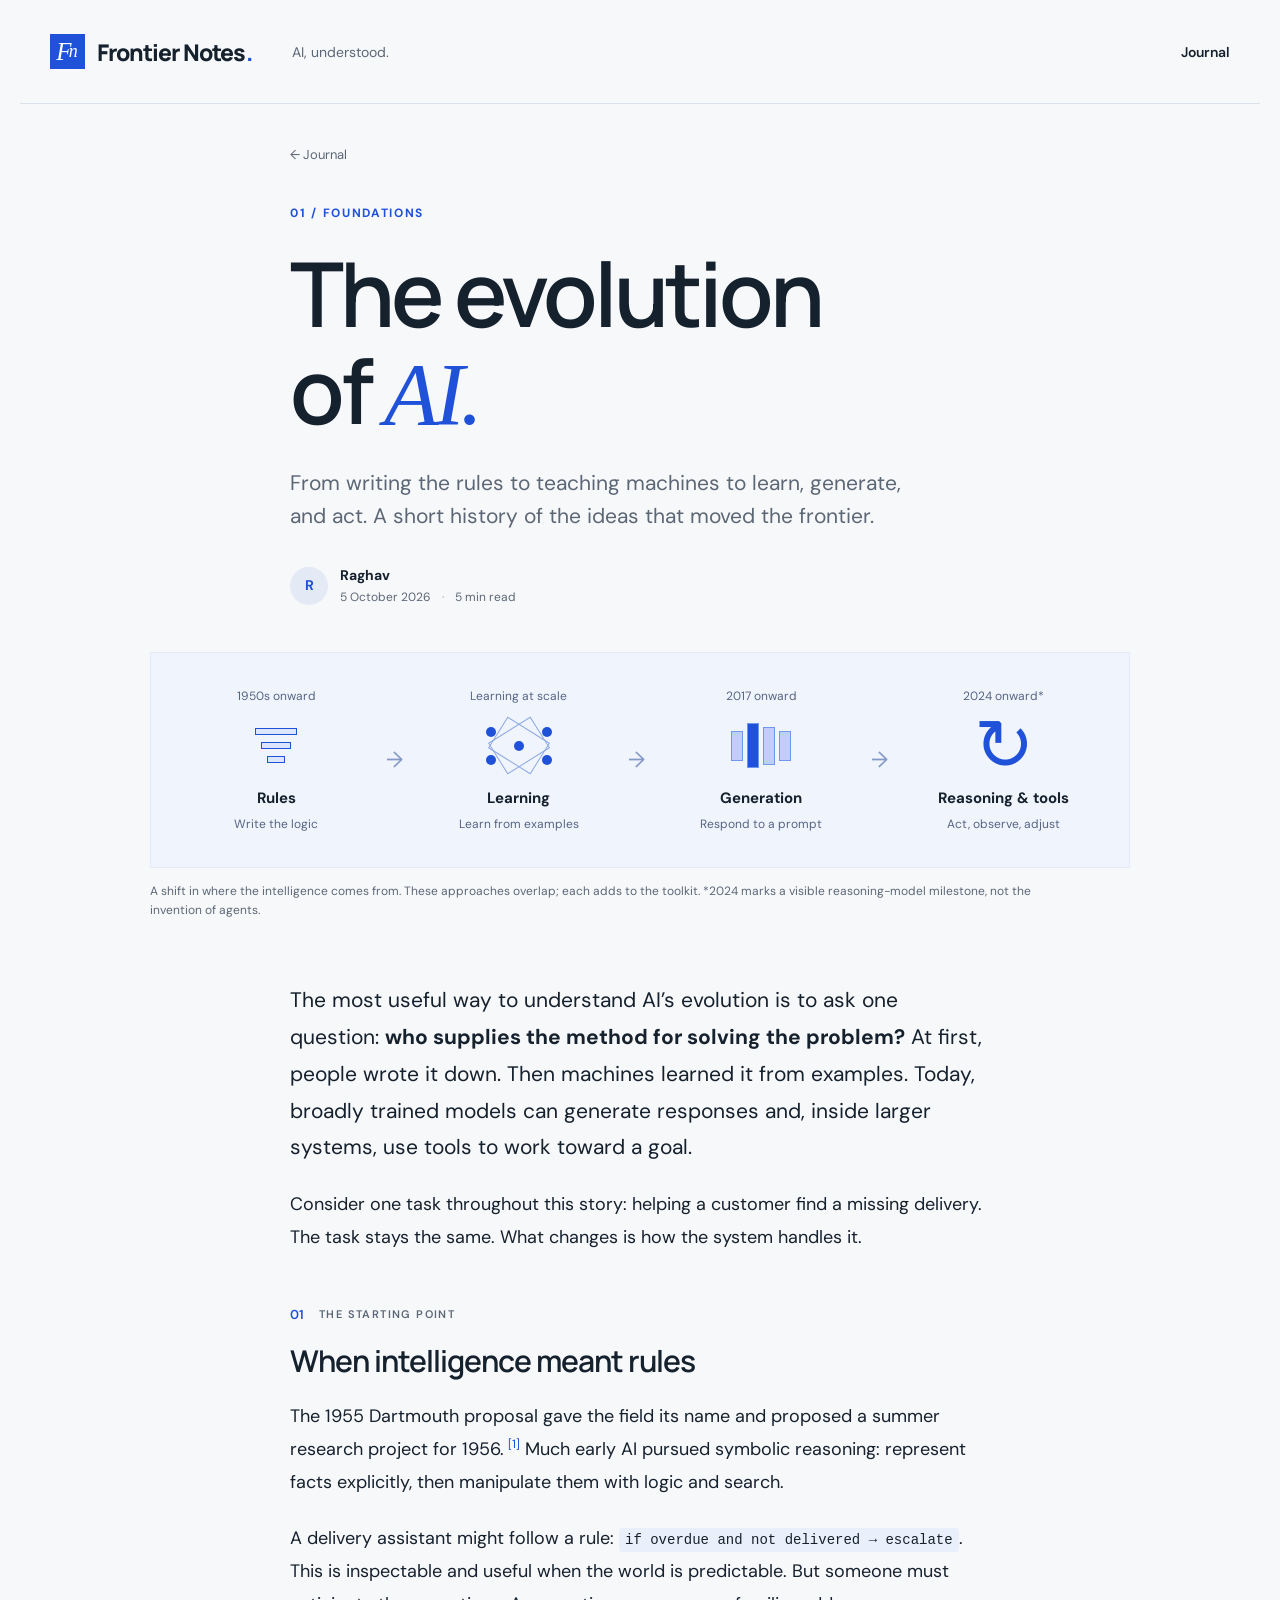
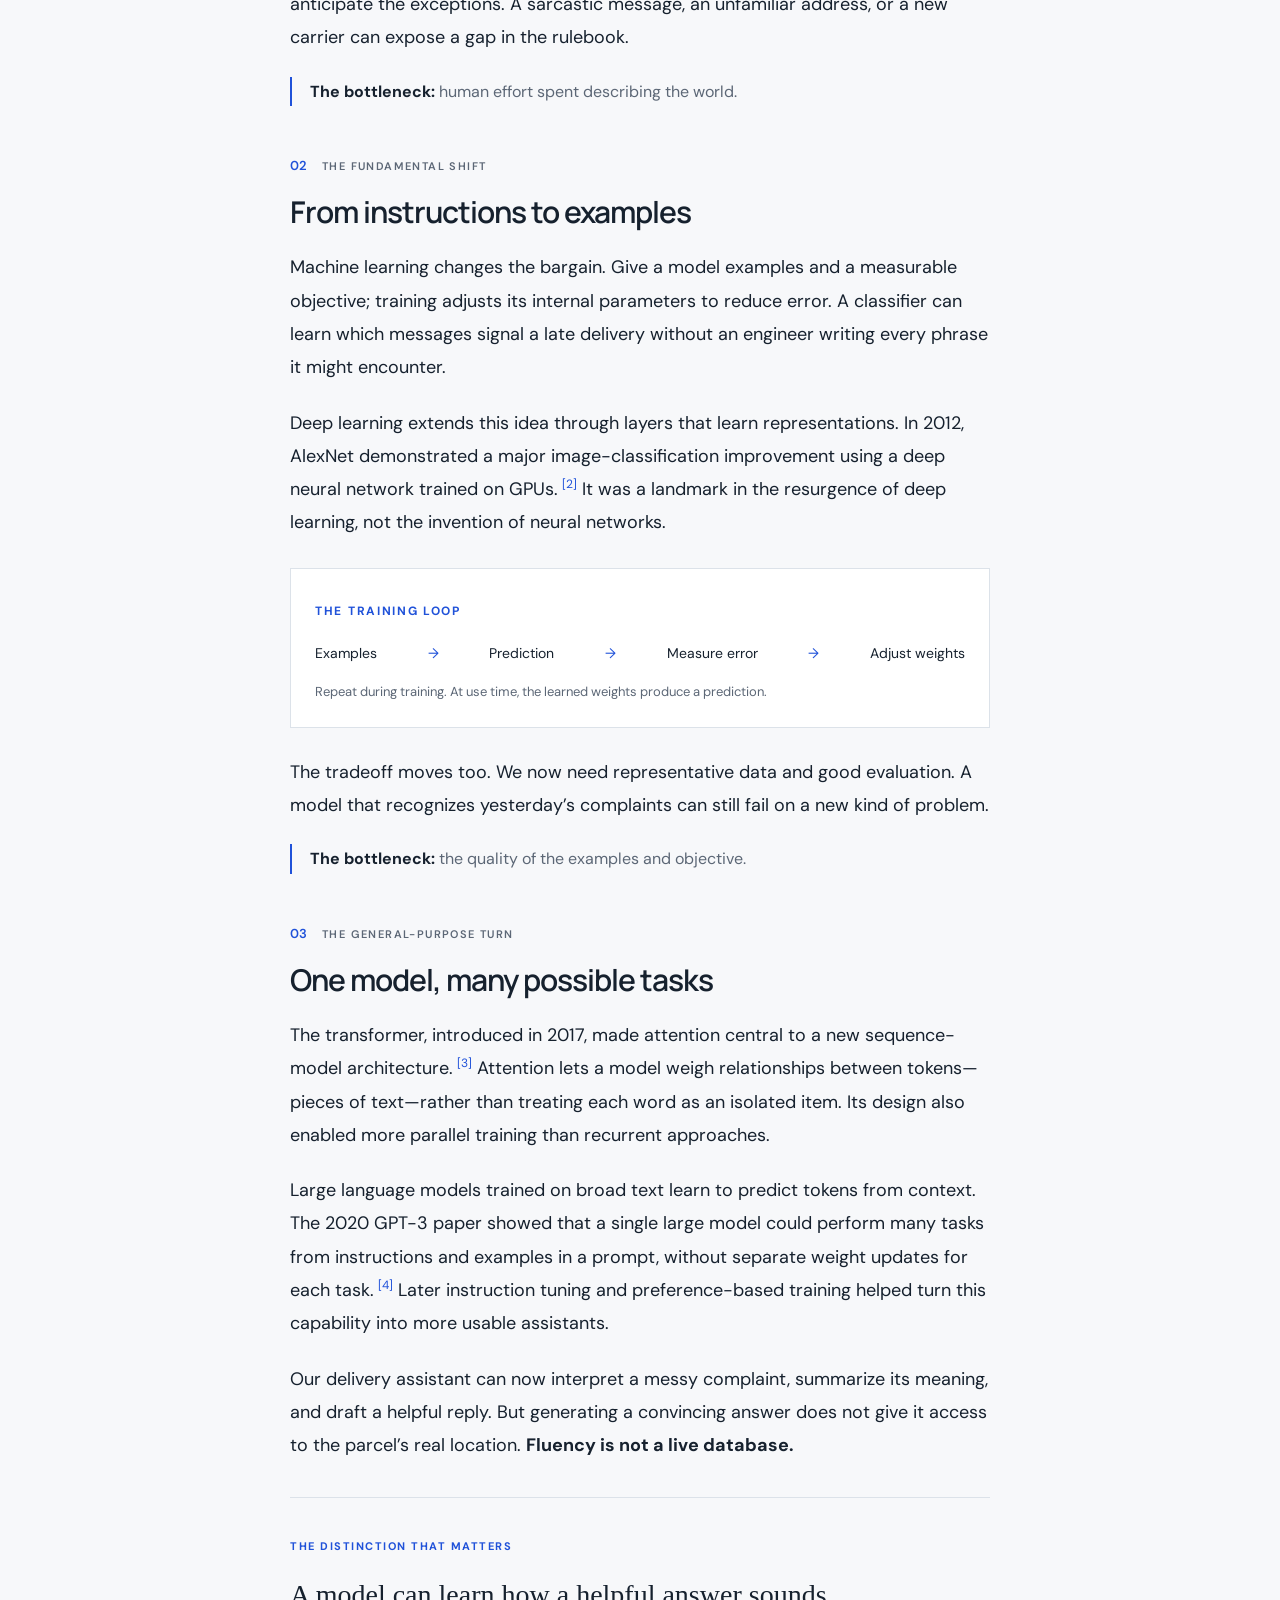
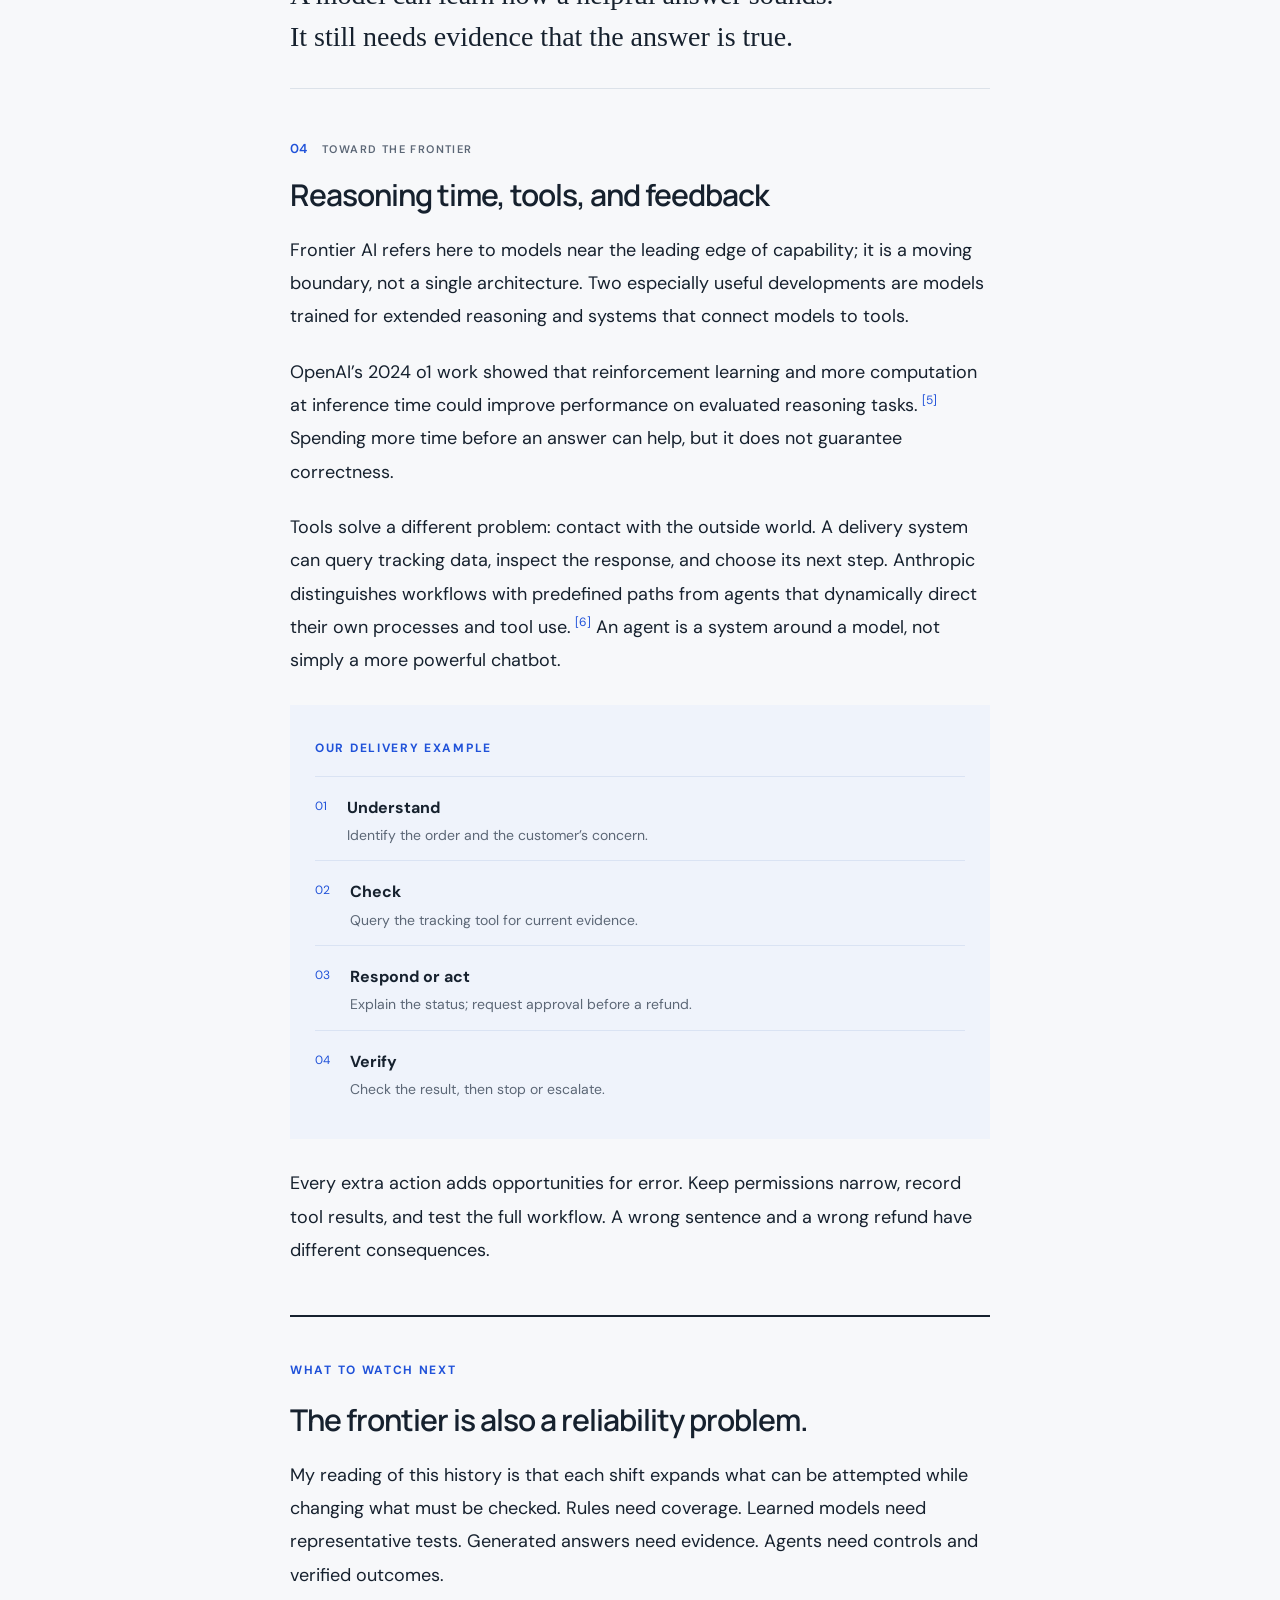
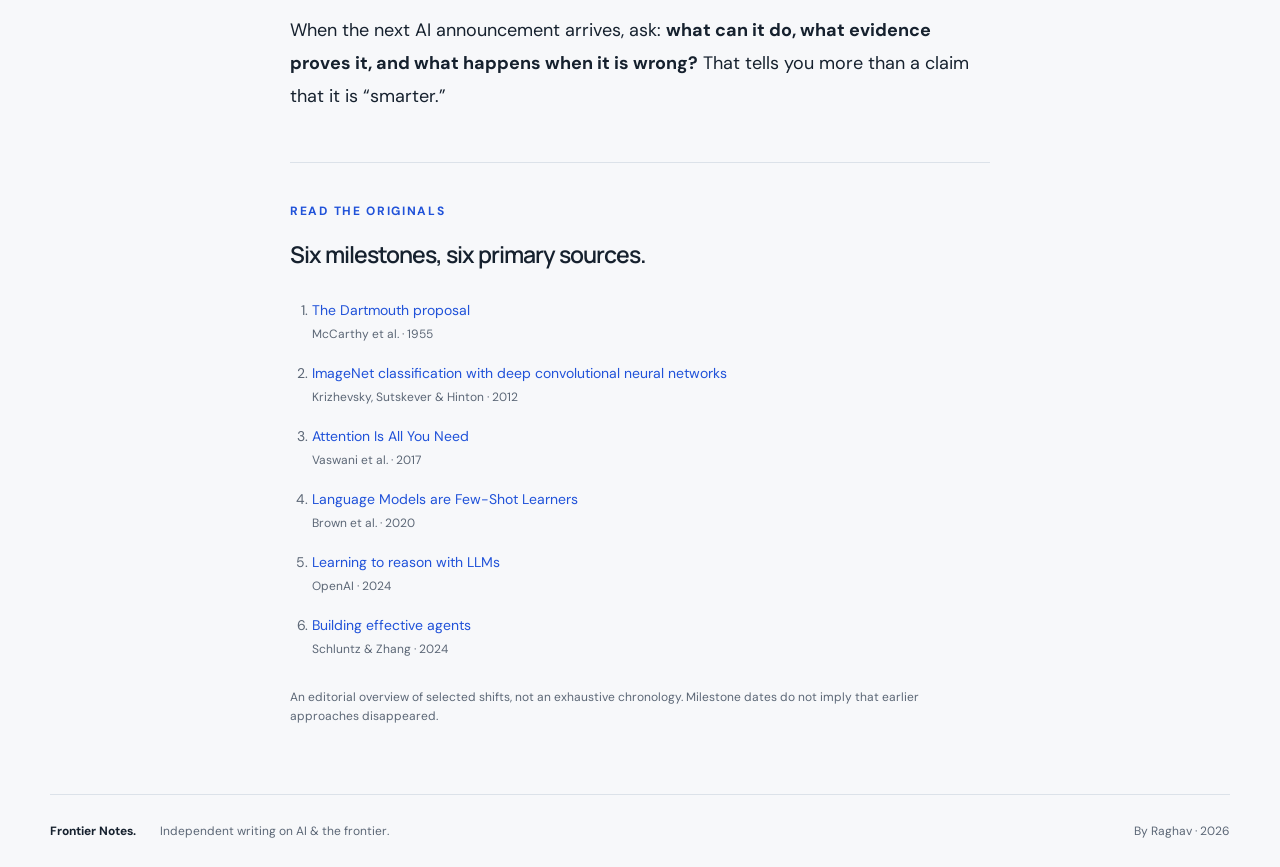
==== evolution-of-ai/index.html @ 6a251ef6 "Publish Frontier Notes and first AI evolution essay" ====
<!doctype html><html lang="en"><head><meta charset="utf-8"><meta name="viewport" content="width=device-width, initial-scale=1"><title>The evolution of AI · Frontier Notes</title><meta name="description" content="From rules to learning, generation, and tool-using systems: a concise visual history of AI."><link rel="canonical" href="https://raghav-one.github.io/blog/evolution-of-ai/"><meta property="og:title" content="The evolution of AI"><meta property="og:description" content="From rules to learning, generation, and tool-using systems: a concise visual history of AI."><meta property="og:type" content="article"><meta property="og:url" content="https://raghav-one.github.io/blog/evolution-of-ai/"><meta name="theme-color" content="#f7f8fa"><link rel="icon" href="../favicon.svg"><link rel="stylesheet" href="../style.css"></head><body><header class="masthead"><a class="brand" href="../" aria-label="Frontier Notes home"><span class="brand-symbol">F<span>n</span></span>Frontier Notes<span class="brand-dot">.</span></a><span class="masthead-note">AI, understood.</span><a class="nav-link" href="../#journal">Journal</a></header><main><article><div class="article-heading"><a class="back" href="../#journal">← Journal</a><div class="eyebrow">01 / FOUNDATIONS</div><h1>The evolution<br>of <em>AI.</em></h1><p class="dek">From writing the rules to teaching machines to learn, generate, and act. A short history of the ideas that moved the frontier.</p><div class="byline"><span class="avatar">R</span><span><strong>Raghav</strong><br><time datetime="2026-10-05">5 October 2026</time> <span class="sep">·</span> 5 min read</span></div></div><figure class="wide-figure"><div class="evolution-map" role="img" aria-label="Four overlapping approaches to AI: humans write rules; models learn patterns from examples; pretrained models generate outputs from prompts; tool-using systems act and check feedback."><div class="map-node"><span class="map-year">1950s onward</span><div class="node-visual rules"><i></i><i></i><i></i></div><strong>Rules</strong><span>Write the logic</span></div><span class="map-connector" aria-hidden="true">→</span><div class="map-node"><span class="map-year">Learning at scale</span><div class="node-visual network"><i></i><i></i><i></i><i></i><i></i></div><strong>Learning</strong><span>Learn from examples</span></div><span class="map-connector" aria-hidden="true">→</span><div class="map-node"><span class="map-year">2017 onward</span><div class="node-visual tokens"><i></i><i></i><i></i><i></i></div><strong>Generation</strong><span>Respond to a prompt</span></div><span class="map-connector" aria-hidden="true">→</span><div class="map-node"><span class="map-year">2024 onward*</span><div class="node-visual loop">↻</div><strong>Reasoning &amp; tools</strong><span>Act, observe, adjust</span></div></div><figcaption>A shift in where the intelligence comes from. These approaches overlap; each adds to the toolkit. *2024 marks a visible reasoning-model milestone, not the invention of agents.</figcaption></figure><div class="article-body"><p class="opening">The most useful way to understand AI’s evolution is to ask one question: <strong>who supplies the method for solving the problem?</strong> At first, people wrote it down. Then machines learned it from examples. Today, broadly trained models can generate responses and, inside larger systems, use tools to work toward a goal.</p><p>Consider one task throughout this story: helping a customer find a missing delivery. The task stays the same. What changes is how the system handles it.</p><section id="rules"><div class="section-number">01 <span>THE STARTING POINT</span></div><h2>When intelligence meant rules</h2><p>The 1955 Dartmouth proposal gave the field its name and proposed a summer research project for 1956.<a class="cite" href="#source-1" aria-label="Source 1">[1]</a> Much early AI pursued symbolic reasoning: represent facts explicitly, then manipulate them with logic and search.</p><p>A delivery assistant might follow a rule: <code>if overdue and not delivered → escalate</code>. This is inspectable and useful when the world is predictable. But someone must anticipate the exceptions. A sarcastic message, an unfamiliar address, or a new carrier can expose a gap in the rulebook.</p><p class="lesson"><strong>The bottleneck:</strong> human effort spent describing the world.</p></section><section id="learning"><div class="section-number">02 <span>THE FUNDAMENTAL SHIFT</span></div><h2>From instructions to examples</h2><p>Machine learning changes the bargain. Give a model examples and a measurable objective; training adjusts its internal parameters to reduce error. A classifier can learn which messages signal a late delivery without an engineer writing every phrase it might encounter.</p><p>Deep learning extends this idea through layers that learn representations. In 2012, AlexNet demonstrated a major image-classification improvement using a deep neural network trained on GPUs.<a class="cite" href="#source-2" aria-label="Source 2">[2]</a> It was a landmark in the resurgence of deep learning, not the invention of neural networks.</p><div class="mechanism"><span class="eyebrow">THE TRAINING LOOP</span><div class="flow"><span>Examples</span><b>→</b><span>Prediction</span><b>→</b><span>Measure error</span><b>→</b><span>Adjust weights</span></div><p>Repeat during training. At use time, the learned weights produce a prediction.</p></div><p>The tradeoff moves too. We now need representative data and good evaluation. A model that recognizes yesterday’s complaints can still fail on a new kind of problem.</p><p class="lesson"><strong>The bottleneck:</strong> the quality of the examples and objective.</p></section><section id="generation"><div class="section-number">03 <span>THE GENERAL-PURPOSE TURN</span></div><h2>One model, many possible tasks</h2><p>The transformer, introduced in 2017, made attention central to a new sequence-model architecture.<a class="cite" href="#source-3" aria-label="Source 3">[3]</a> Attention lets a model weigh relationships between tokens—pieces of text—rather than treating each word as an isolated item. Its design also enabled more parallel training than recurrent approaches.</p><p>Large language models trained on broad text learn to predict tokens from context. The 2020 GPT-3 paper showed that a single large model could perform many tasks from instructions and examples in a prompt, without separate weight updates for each task.<a class="cite" href="#source-4" aria-label="Source 4">[4]</a> Later instruction tuning and preference-based training helped turn this capability into more usable assistants.</p><p>Our delivery assistant can now interpret a messy complaint, summarize its meaning, and draft a helpful reply. But generating a convincing answer does not give it access to the parcel’s real location. <strong>Fluency is not a live database.</strong></p><aside class="pullquote"><span>THE DISTINCTION THAT MATTERS</span><p>A model can learn how a helpful answer sounds.<br>It still needs evidence that the answer is true.</p></aside></section><section id="frontier"><div class="section-number">04 <span>TOWARD THE FRONTIER</span></div><h2>Reasoning time, tools, and feedback</h2><p>Frontier AI refers here to models near the leading edge of capability; it is a moving boundary, not a single architecture. Two especially useful developments are models trained for extended reasoning and systems that connect models to tools.</p><p>OpenAI’s 2024 o1 work showed that reinforcement learning and more computation at inference time could improve performance on evaluated reasoning tasks.<a class="cite" href="#source-5" aria-label="Source 5">[5]</a> Spending more time before an answer can help, but it does not guarantee correctness.</p><p>Tools solve a different problem: contact with the outside world. A delivery system can query tracking data, inspect the response, and choose its next step. Anthropic distinguishes workflows with predefined paths from agents that dynamically direct their own processes and tool use.<a class="cite" href="#source-6" aria-label="Source 6">[6]</a> An agent is a system around a model, not simply a more powerful chatbot.</p><div class="agent-loop"><span class="eyebrow">OUR DELIVERY EXAMPLE</span><ol><li><span>01</span><div><strong>Understand</strong><small>Identify the order and the customer’s concern.</small></div></li><li><span>02</span><div><strong>Check</strong><small>Query the tracking tool for current evidence.</small></div></li><li><span>03</span><div><strong>Respond or act</strong><small>Explain the status; request approval before a refund.</small></div></li><li><span>04</span><div><strong>Verify</strong><small>Check the result, then stop or escalate.</small></div></li></ol></div><p>Every extra action adds opportunities for error. Keep permissions narrow, record tool results, and test the full workflow. A wrong sentence and a wrong refund have different consequences.</p></section><section class="ending"><span class="eyebrow">WHAT TO WATCH NEXT</span><h2>The frontier is also a reliability problem.</h2><p>My reading of this history is that each shift expands what can be attempted while changing what must be checked. Rules need coverage. Learned models need representative tests. Generated answers need evidence. Agents need controls and verified outcomes.</p><p>When the next AI announcement arrives, ask: <strong>what can it do, what evidence proves it, and what happens when it is wrong?</strong> That tells you more than a claim that it is “smarter.”</p></section><section class="sources" id="sources"><span class="eyebrow">READ THE ORIGINALS</span><h2>Six milestones, six primary sources.</h2><ol><li id="source-1"><a href="https://www-formal.stanford.edu/jmc/history/dartmouth/dartmouth.html">The Dartmouth proposal</a><span>McCarthy et al. · 1955</span></li><li id="source-2"><a href="https://papers.nips.cc/paper_files/paper/2012/hash/c399862d3b9d6b76c8436e924a68c45b-Abstract.html">ImageNet classification with deep convolutional neural networks</a><span>Krizhevsky, Sutskever &amp; Hinton · 2012</span></li><li id="source-3"><a href="https://arxiv.org/abs/1706.03762">Attention Is All You Need</a><span>Vaswani et al. · 2017</span></li><li id="source-4"><a href="https://arxiv.org/abs/2005.14165">Language Models are Few-Shot Learners</a><span>Brown et al. · 2020</span></li><li id="source-5"><a href="https://openai.com/index/learning-to-reason-with-llms/">Learning to reason with LLMs</a><span>OpenAI · 2024</span></li><li id="source-6"><a href="https://www.anthropic.com/engineering/building-effective-agents">Building effective agents</a><span>Schluntz &amp; Zhang · 2024</span></li></ol><p>An editorial overview of selected shifts, not an exhaustive chronology. Milestone dates do not imply that earlier approaches disappeared.</p></section></div></article></main><footer><span class="footer-brand">Frontier Notes.</span><span>Independent writing on AI &amp; the frontier.</span><span>By Raghav · 2026</span></footer></body></html>
---- style.css ----
@import url('https://fonts.googleapis.com/css2?family=DM+Sans:wght@400;500;600;700&family=Manrope:wght@400;500;600;700;800&display=swap');
:root{--ink:#16212e;--muted:#5c6776;--blue:#2052d9;--line:#dce2e9;--paper:#f7f8fa}*{box-sizing:border-box}html{scroll-behavior:smooth;scroll-padding-top:30px}body{margin:0;background:var(--paper);color:var(--ink);font-family:'DM Sans',sans-serif;-webkit-font-smoothing:antialiased}a{color:inherit;text-decoration:none}a:hover{color:var(--blue)}a:focus-visible{outline:3px solid var(--blue);outline-offset:6px}::selection{background:#d9e5ff} .masthead{max-width:1240px;margin:auto;height:104px;display:flex;align-items:center;border-bottom:1px solid var(--line);gap:30px;padding:0 30px}.brand{display:flex;align-items:center;gap:12px;font-family:Manrope,sans-serif;font-size:23px;font-weight:800;letter-spacing:-1px}.brand-symbol{background:var(--blue);color:white;width:35px;height:35px;display:flex;align-items:center;justify-content:center;font:italic 25px Georgia;letter-spacing:-3px;padding-right:4px}.brand-symbol span{font-size:18px}.brand-dot{color:var(--blue);margin-left:-11px}.masthead-note{font-size:14px;color:var(--muted);margin-left:10px}.nav-link{margin-left:auto;font-size:14px;font-weight:600}.home{max-width:1100px;padding:0 30px;margin:auto}.home-intro{padding:67px 0 45px}.eyebrow{font-size:12px;font-weight:700;letter-spacing:1.7px;color:var(--blue)}h1,h2,p{margin:0}h1,h2{font-family:Manrope,sans-serif}h1{font-size:clamp(48px,6vw,82px);line-height:1.08;letter-spacing:-4px;font-weight:600;margin:23px 0}h1 em{font-family:Georgia,serif;font-weight:400;color:var(--blue)}.home-intro p{font-size:18px;line-height:1.65;color:var(--muted)}.featured{background:white;border:1px solid var(--line);padding:30px 38px 0;box-shadow:0 12px 35px #16212e05}.feature-top{display:flex;justify-content:space-between;gap:20px;font-size:13px;color:var(--muted)}.feature-title{display:block;margin:34px 0}.feature-title h2{font-size:44px;letter-spacing:-1.9px;font-weight:600}.feature-title p{font-size:19px;line-height:1.55;margin-top:12px;color:var(--muted)}.evolution-map{display:grid;grid-template-columns:1fr 24px 1fr 24px 1fr 24px 1fr;align-items:center;gap:4px;padding:30px 10px;background:#f0f4fc;border:1px solid #e3e9f5}.map-node{display:flex;align-items:center;flex-direction:column;text-align:center;gap:8px}.map-year{font-size:12px;color:#566582}.map-node strong{font-size:15px;white-space:nowrap}.map-node>span:last-child{font-size:12px;color:#566582}.map-connector{color:#8499c7;font-size:22px}.node-visual{height:68px;display:flex;justify-content:center;align-items:center;position:relative;color:var(--blue)}.rules{flex-direction:column;gap:7px}.rules i{display:block;width:42px;height:7px;border:1px solid var(--blue);background:#dce7ff}.rules i:nth-child(2){width:30px}.rules i:last-child{width:18px}.network{width:66px}.network:before,.network:after{content:'';position:absolute;width:48px;height:35px;border:1px solid #8fa9e5;transform:rotate(32deg)}.network:after{transform:rotate(-32deg)}.network i{width:10px;height:10px;border-radius:50%;background:var(--blue);position:absolute;z-index:1}.network i:nth-child(1){left:0;top:15px}.network i:nth-child(2){left:0;bottom:15px}.network i:nth-child(3){left:28px;top:29px}.network i:nth-child(4){right:0;top:15px}.network i:nth-child(5){right:0;bottom:15px}.tokens{gap:4px}.tokens i{display:block;width:12px;height:30px;background:#bed0fa;border:1px solid #7196ed}.tokens i:nth-child(2){height:45px;background:#2052d9}.tokens i:nth-child(3){height:38px}.loop{font:72px Georgia}.feature-bottom{display:flex;align-items:center;justify-content:space-between;padding:25px 0;font-size:12px;letter-spacing:1px;color:var(--muted)}.read-link{font-size:15px;color:var(--blue);font-weight:700;letter-spacing:0}.read-link span{margin-left:16px}.sep{margin:0 8px;color:#929dae}.home-note{display:flex;gap:65px;padding:43px 0 58px;align-items:flex-start}.home-note>span{font-size:11px;letter-spacing:1.6px;padding-top:5px;color:var(--muted)}.home-note p{font-size:17px;line-height:1.6}footer{max-width:1180px;border-top:1px solid var(--line);padding:28px 0;margin:0 auto;display:flex;gap:24px;color:var(--muted);font-size:12px}footer span:last-child{margin-left:auto}.footer-brand{font-weight:700;color:var(--ink)}.article-heading{max-width:760px;padding:39px 30px 44px;margin:auto}.back{font-size:13px;color:var(--muted);display:inline-block;margin-bottom:42px}.article-heading h1{font-size:clamp(60px,7vw,94px);margin:24px 0;letter-spacing:-4px}.dek{font-size:21px;color:var(--muted);line-height:1.6;max-width:650px}.byline{display:flex;gap:12px;align-items:center;font-size:12px;color:var(--muted);margin-top:30px;line-height:1.7}.byline strong{color:var(--ink);font-size:14px}.avatar{width:38px;height:38px;border-radius:50%;background:#e3e9f5;color:var(--blue);display:grid;place-items:center;font-size:14px;font-weight:700}.wide-figure{max-width:1040px;margin:0 auto 48px;padding:0 30px}.wide-figure .evolution-map{padding:35px 20px}figcaption{font-size:12px;line-height:1.6;color:var(--muted);padding:14px 0;max-width:900px}.article-body{max-width:760px;padding:0 30px 68px;margin:auto;font-size:18px;line-height:1.85}.article-body p{margin-bottom:22px}.opening{font-size:21px;line-height:1.75}.article-body section{margin-top:48px}.section-number{font-size:13px;color:var(--blue);display:flex;gap:15px;align-items:center;font-weight:600}.section-number span{letter-spacing:1.4px;font-size:11px;color:var(--muted)}.article-body h2{font-size:30px;line-height:1.3;letter-spacing:-1px;margin:14px 0 20px;font-weight:600}.cite{color:var(--blue);font-size:12px;margin-left:4px;vertical-align:super}.lesson{border-left:2px solid var(--blue);padding-left:18px;font-size:16px;color:var(--muted)}.lesson strong{color:var(--ink)}code{font-size:14px;background:#eaf0fb;padding:4px 6px;border-radius:3px;overflow-wrap:anywhere}.mechanism{border:1px solid var(--line);padding:24px;background:white;margin:28px 0}.flow{display:flex;gap:12px;align-items:center;justify-content:space-between;margin:15px 0;font-size:14px}.flow b{color:var(--blue);font-weight:400}.mechanism p{font-size:13px;line-height:1.6;color:var(--muted);margin:0}.pullquote{padding:30px 0;border-top:1px solid var(--line);border-bottom:1px solid var(--line);margin:34px 0}.pullquote>span{color:var(--blue);font-size:11px;letter-spacing:1.5px;font-weight:700}.pullquote p{font:28px/1.5 Georgia,serif;margin:13px 0 0}.agent-loop{background:#eff3fb;padding:25px;margin:28px 0}.agent-loop ol{list-style:none;margin:12px 0 0;padding:0}.agent-loop li{display:flex;gap:20px;padding:14px 0;border-top:1px solid #dae3f3}.agent-loop li>span{color:var(--blue);font-size:12px;padding-top:4px}.agent-loop strong{font-size:16px}.agent-loop small{display:block;color:var(--muted);font-size:14px;line-height:1.6}.ending{padding-top:35px;border-top:2px solid var(--ink)}.sources{padding-top:30px;border-top:1px solid var(--line)}.sources h2{font-size:23px}.sources ol{padding-left:22px;font-size:14px;line-height:1.5}.sources li{padding:10px 0;scroll-margin-top:30px}.sources li::marker{color:var(--muted)}.sources a{color:var(--blue)}.sources a:hover{text-decoration:underline}.sources li span{display:block;font-size:12px;color:var(--muted);margin-top:4px}.sources>p{font-size:12px;color:var(--muted);line-height:1.6;margin:20px 0 0}@media(max-width:700px){.masthead{height:78px;padding:0 22px;gap:16px}.brand{font-size:20px}.masthead-note{display:none}.home{padding:0 22px}.home-intro{padding:44px 0 32px}h1{letter-spacing:-2.5px}.home-intro p{font-size:16px}.featured{padding:23px 20px 0}.feature-top{font-size:11px}.feature-top .eyebrow{font-size:10px;letter-spacing:1px}.feature-title{margin:26px 0}.feature-title h2{font-size:34px;letter-spacing:-1.5px}.feature-title p{font-size:17px}.desktop-break{display:none}.evolution-map{grid-template-columns:1fr 22px 1fr;padding:23px 9px;row-gap:25px}.evolution-map>.map-connector:nth-child(4){display:none}.map-node strong{font-size:14px}.map-node>span:last-child{font-size:11px}.feature-bottom{font-size:10px;letter-spacing:.5px;padding:21px 0}.read-link{font-size:13px}.read-link span{margin-left:5px}.home-note{display:block;padding:34px 0}.home-note p{margin-top:12px;font-size:16px}footer{margin:0 22px;padding:24px 0;flex-wrap:wrap;gap:10px;font-size:11px}footer span:last-child{margin-left:0;width:100%}.article-heading{padding:27px 24px 32px}.back{margin-bottom:32px}.article-heading h1{letter-spacing:-3px}.dek{font-size:18px}.wide-figure{padding:0 24px;margin-bottom:28px}.wide-figure .evolution-map{padding:25px 10px}.article-body{padding:0 24px 44px;font-size:17px;line-height:1.8}.opening{font-size:19px}.article-body section{margin-top:37px}.article-body h2{font-size:27px}.flow{display:grid;grid-template-columns:1fr 20px 1fr;gap:10px;font-size:13px}.flow>b:nth-child(4){display:none}.mechanism{padding:20px}.pullquote p{font-size:24px}.agent-loop{padding:20px}.section-number span{font-size:10px}figcaption{font-size:11px}}@media(prefers-reduced-motion:reduce){html{scroll-behavior:auto}}
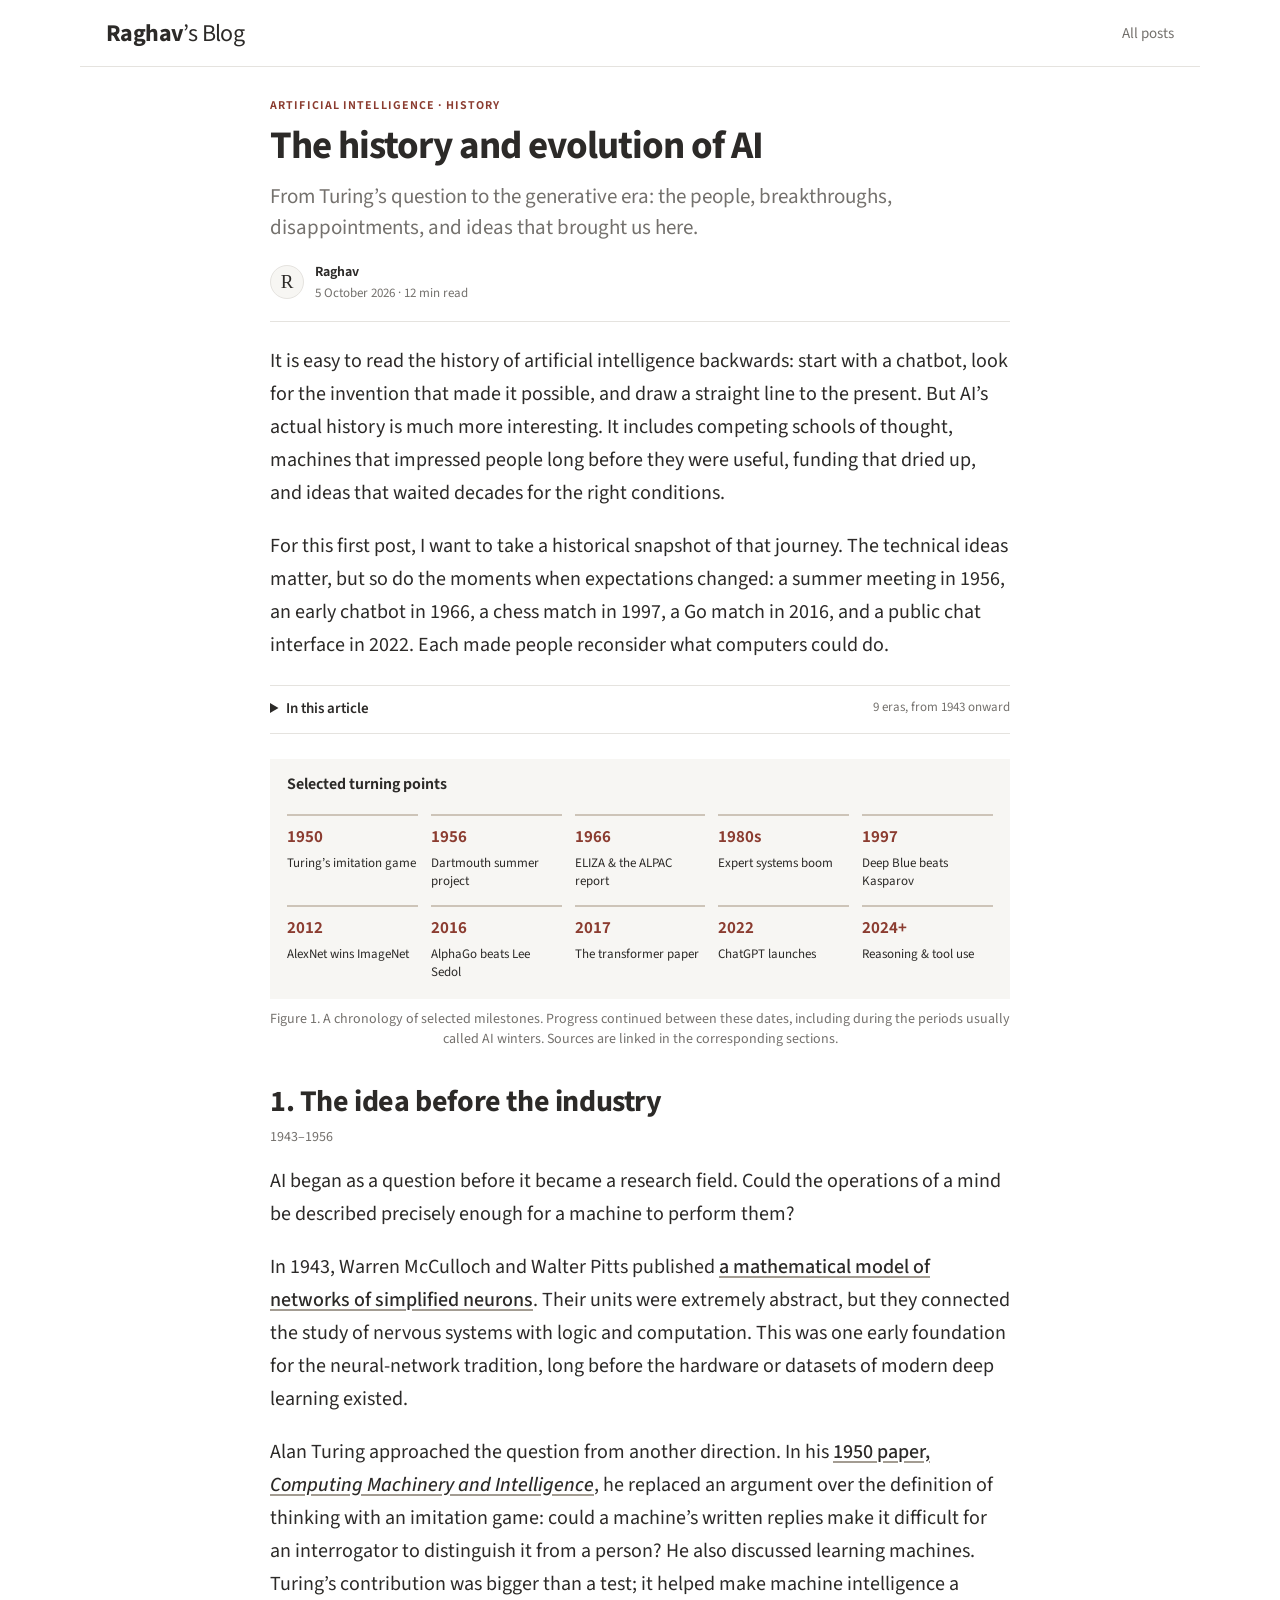
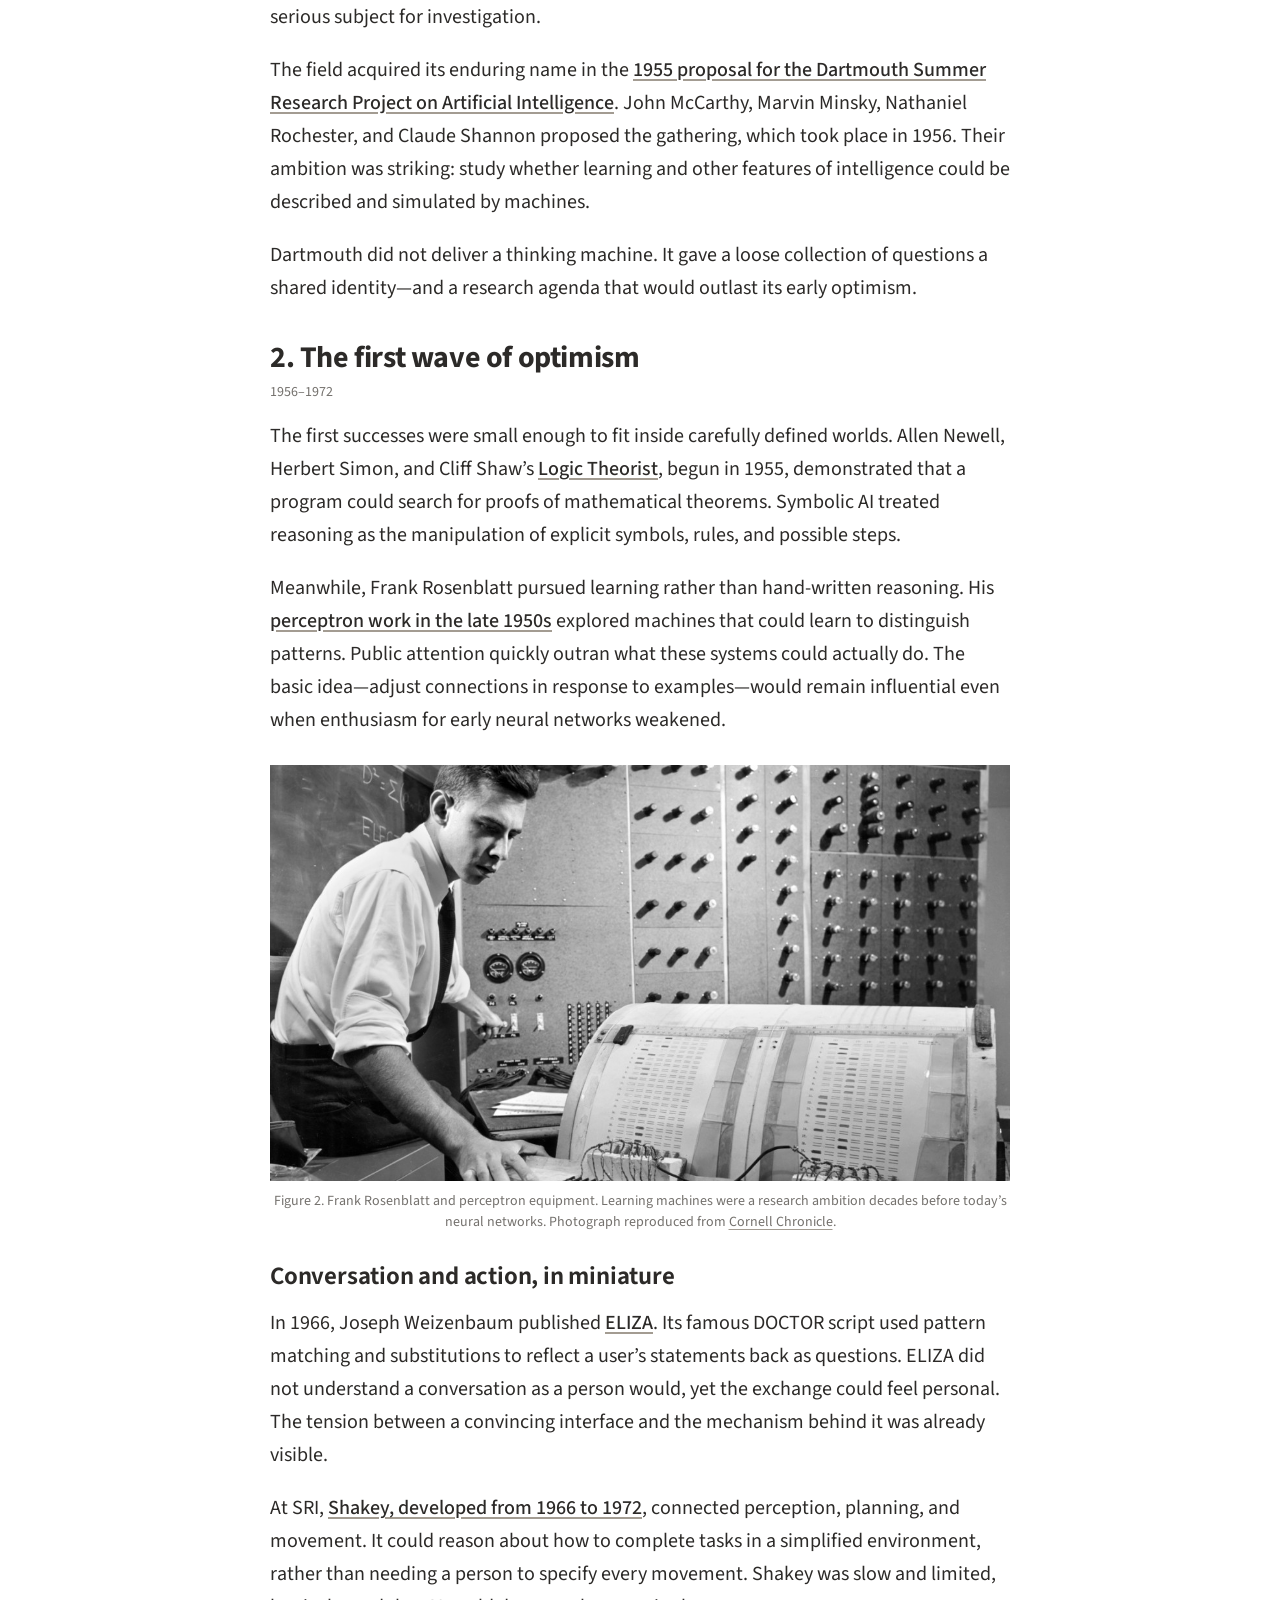
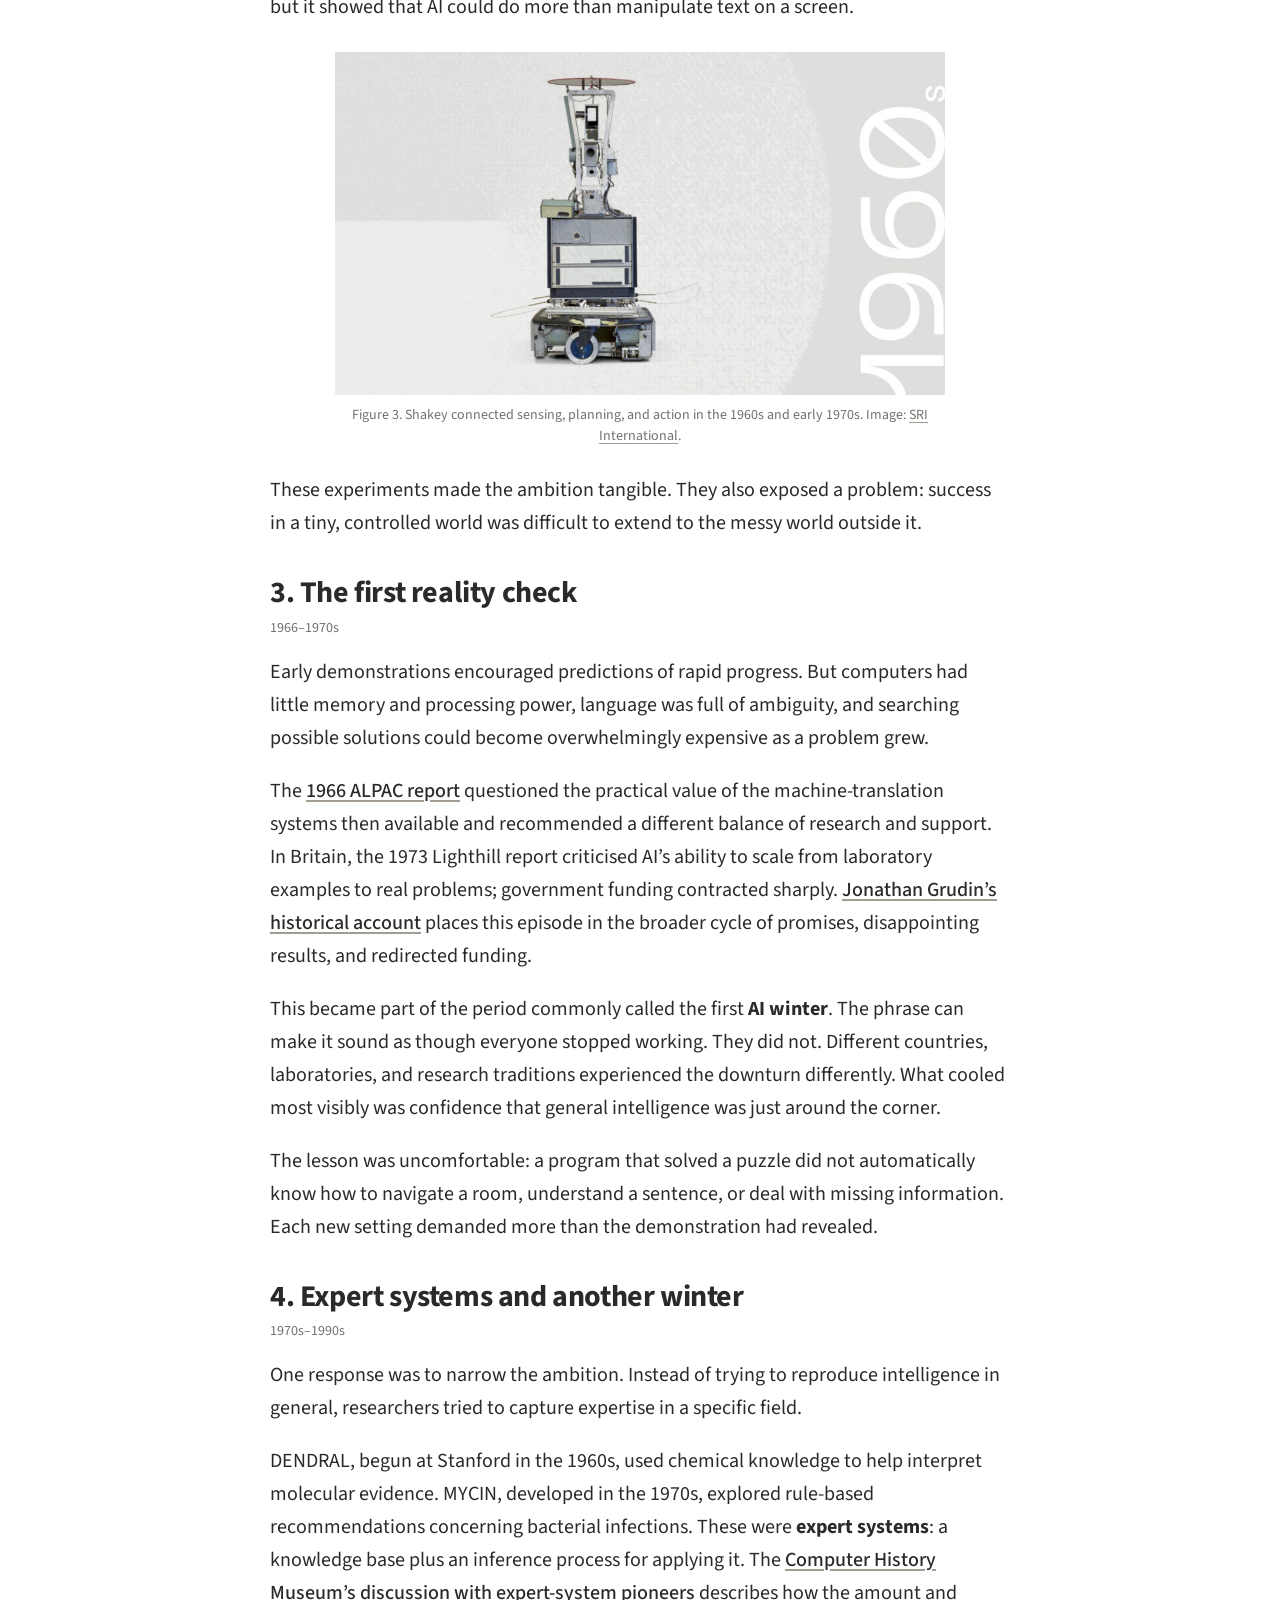
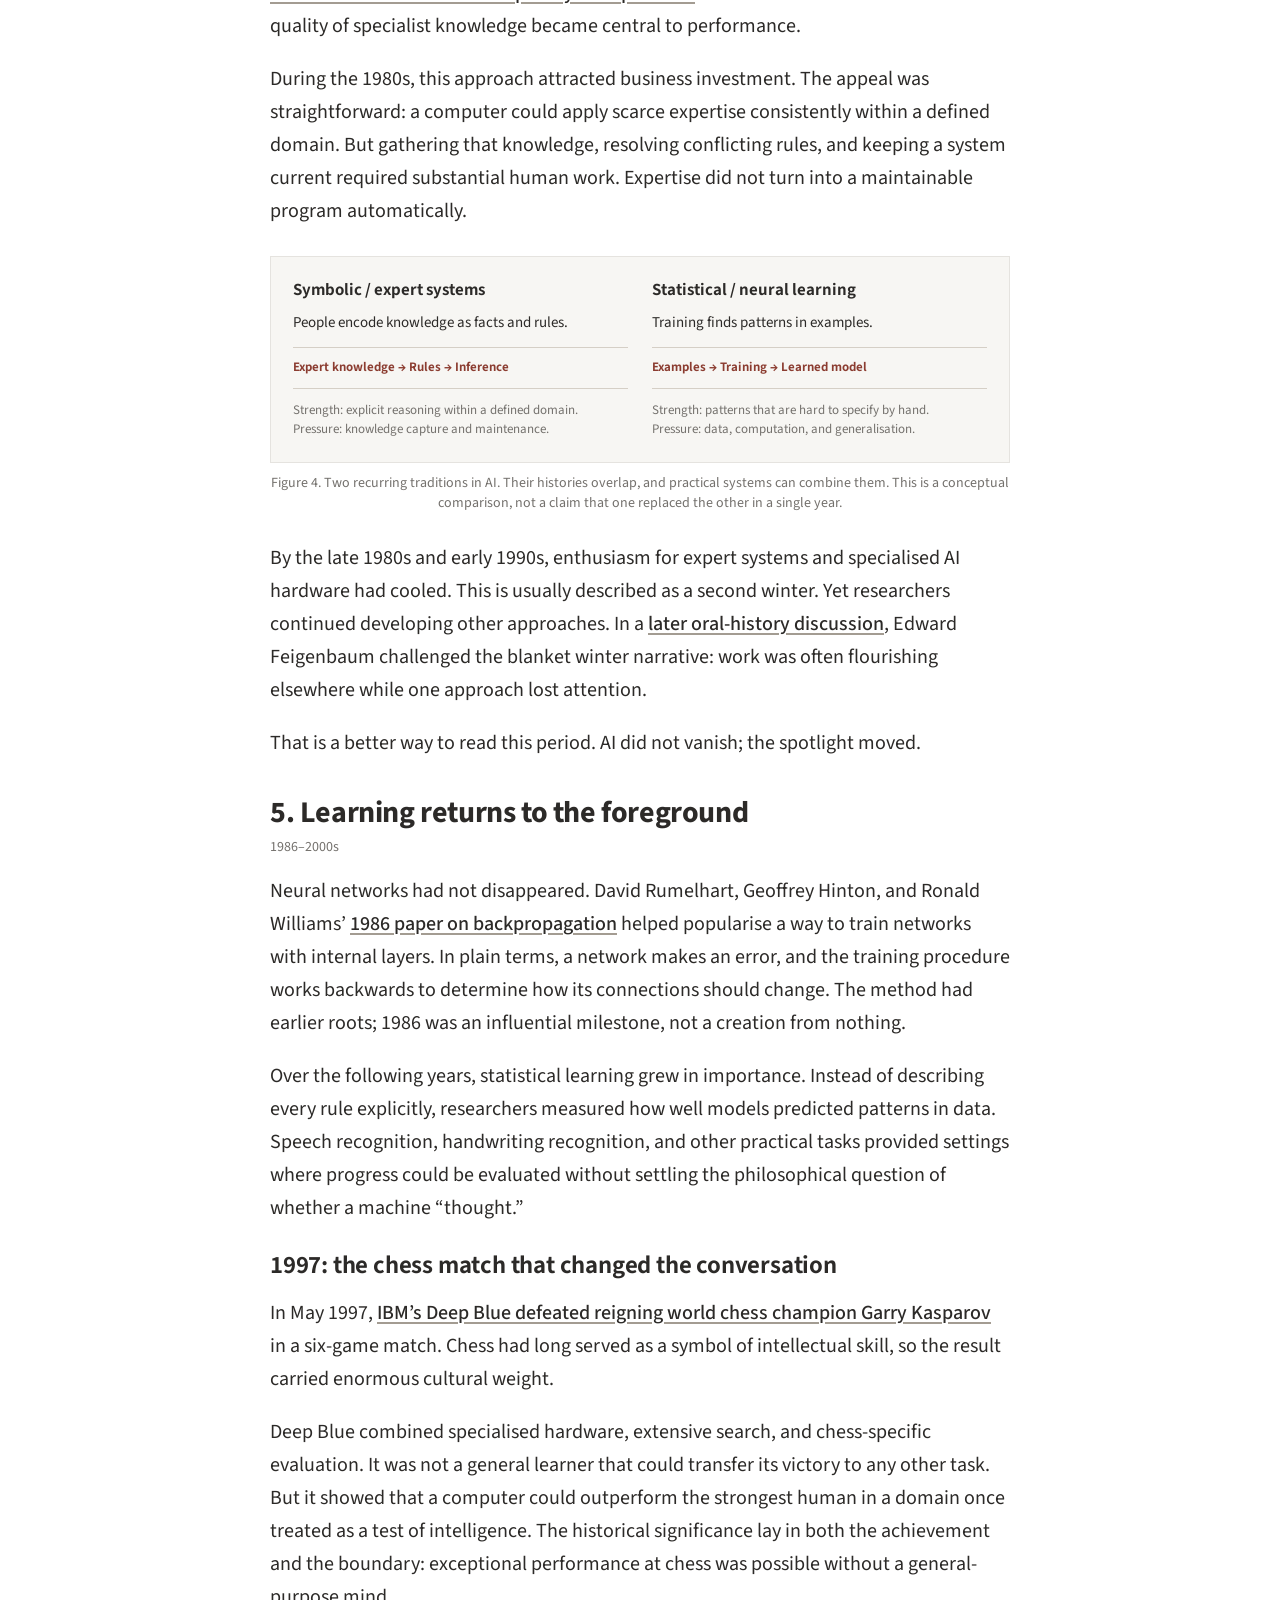
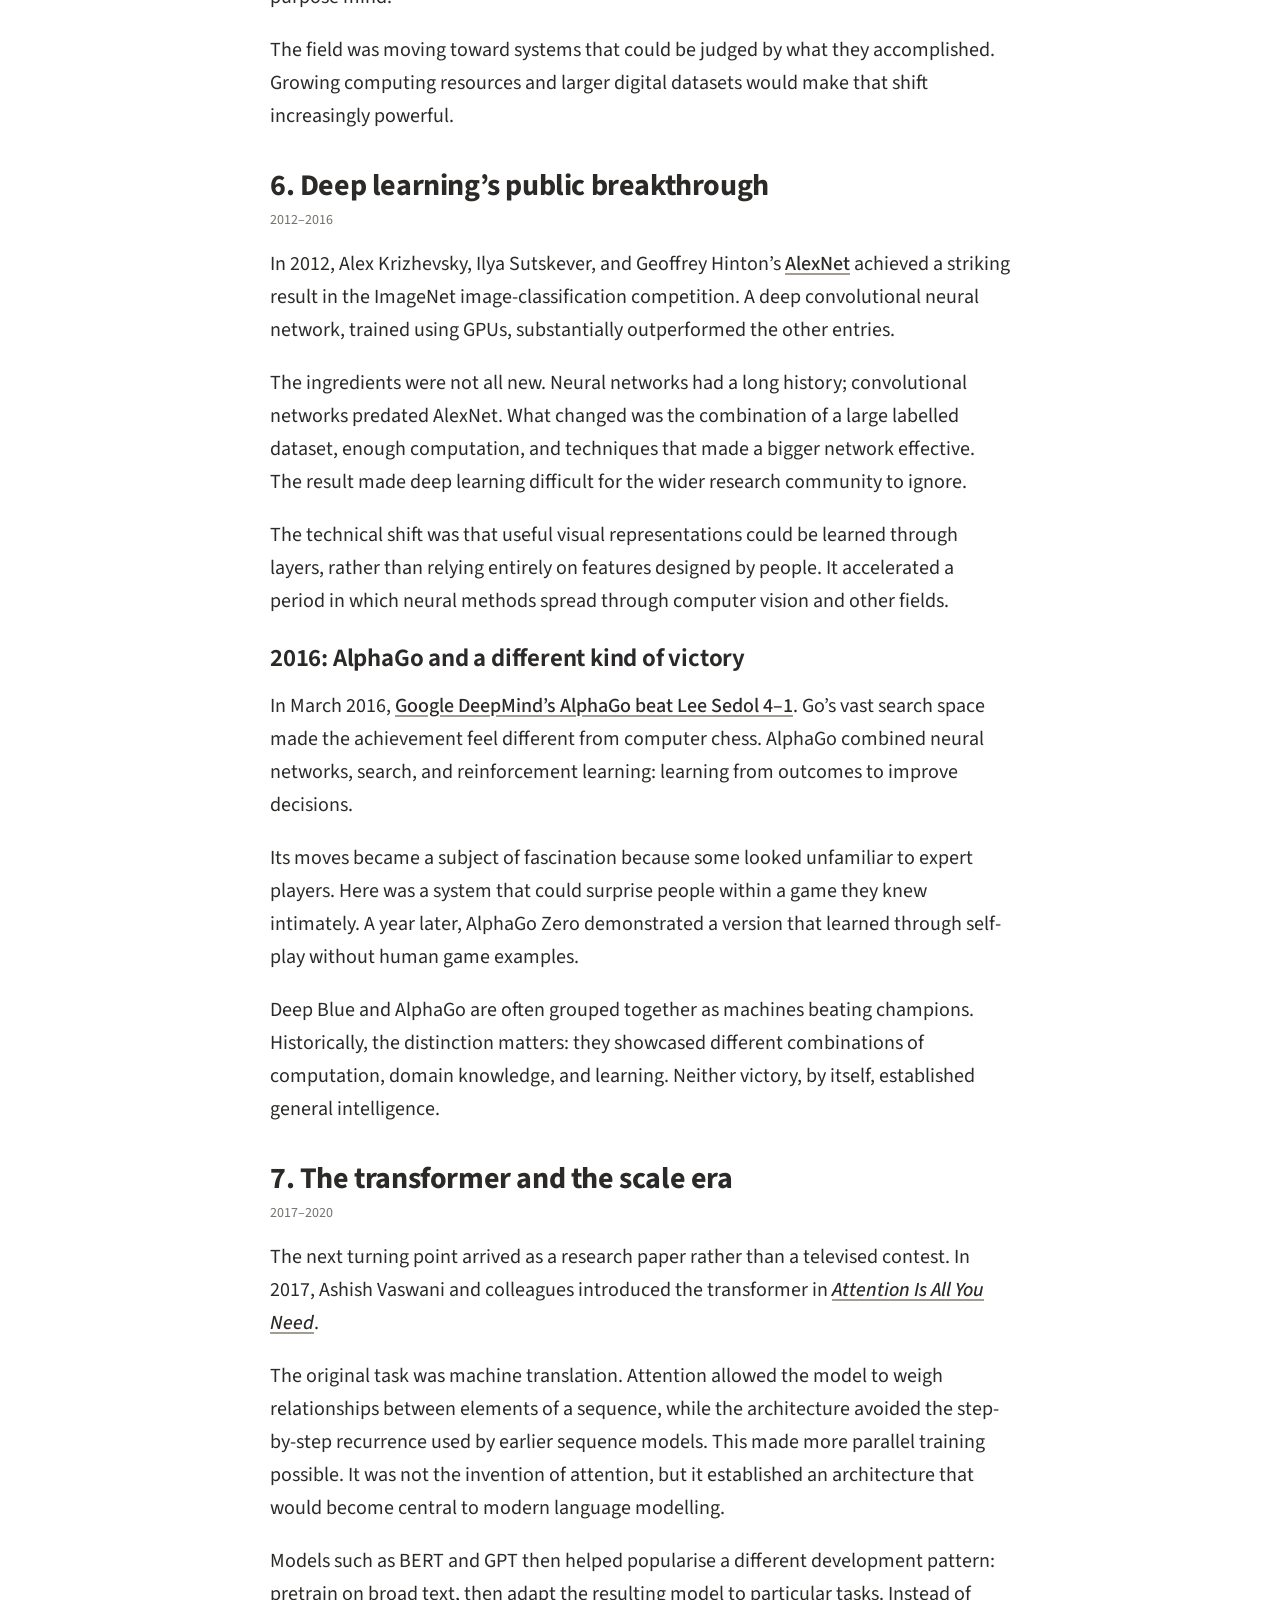
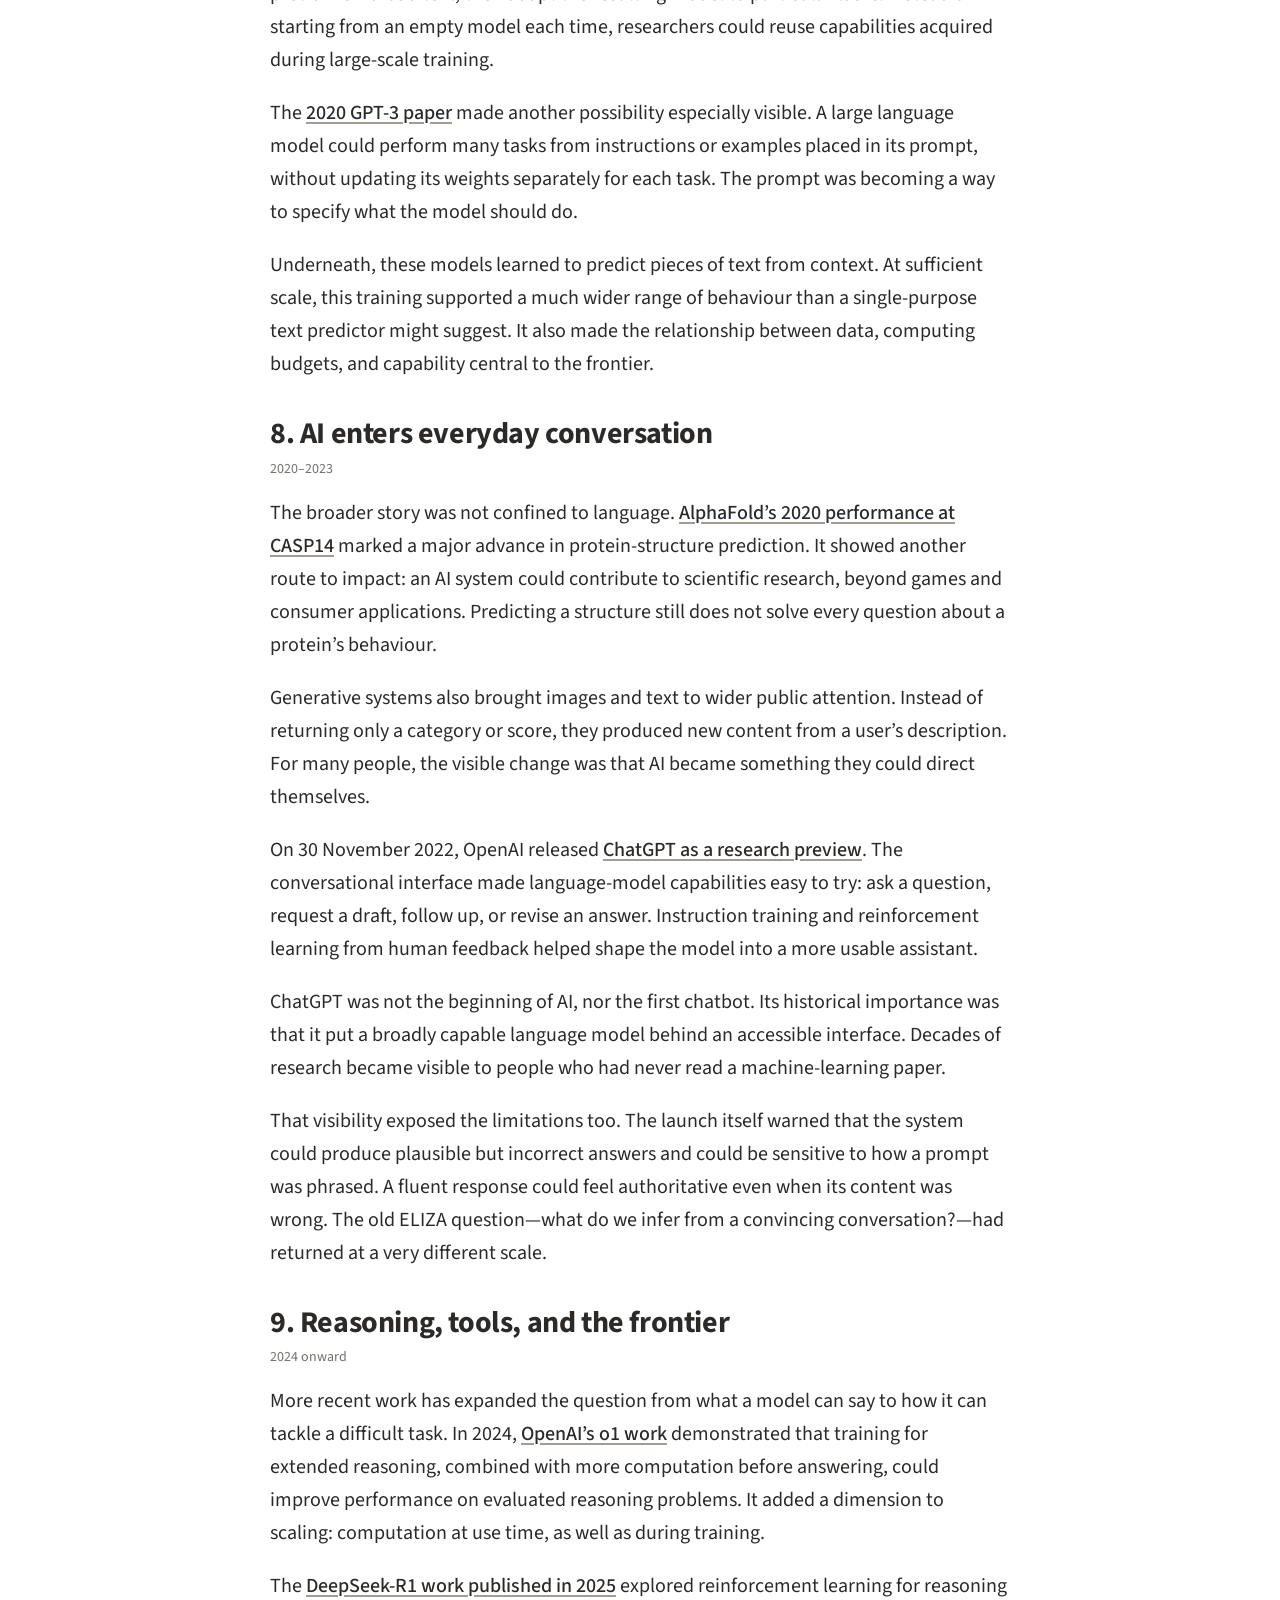
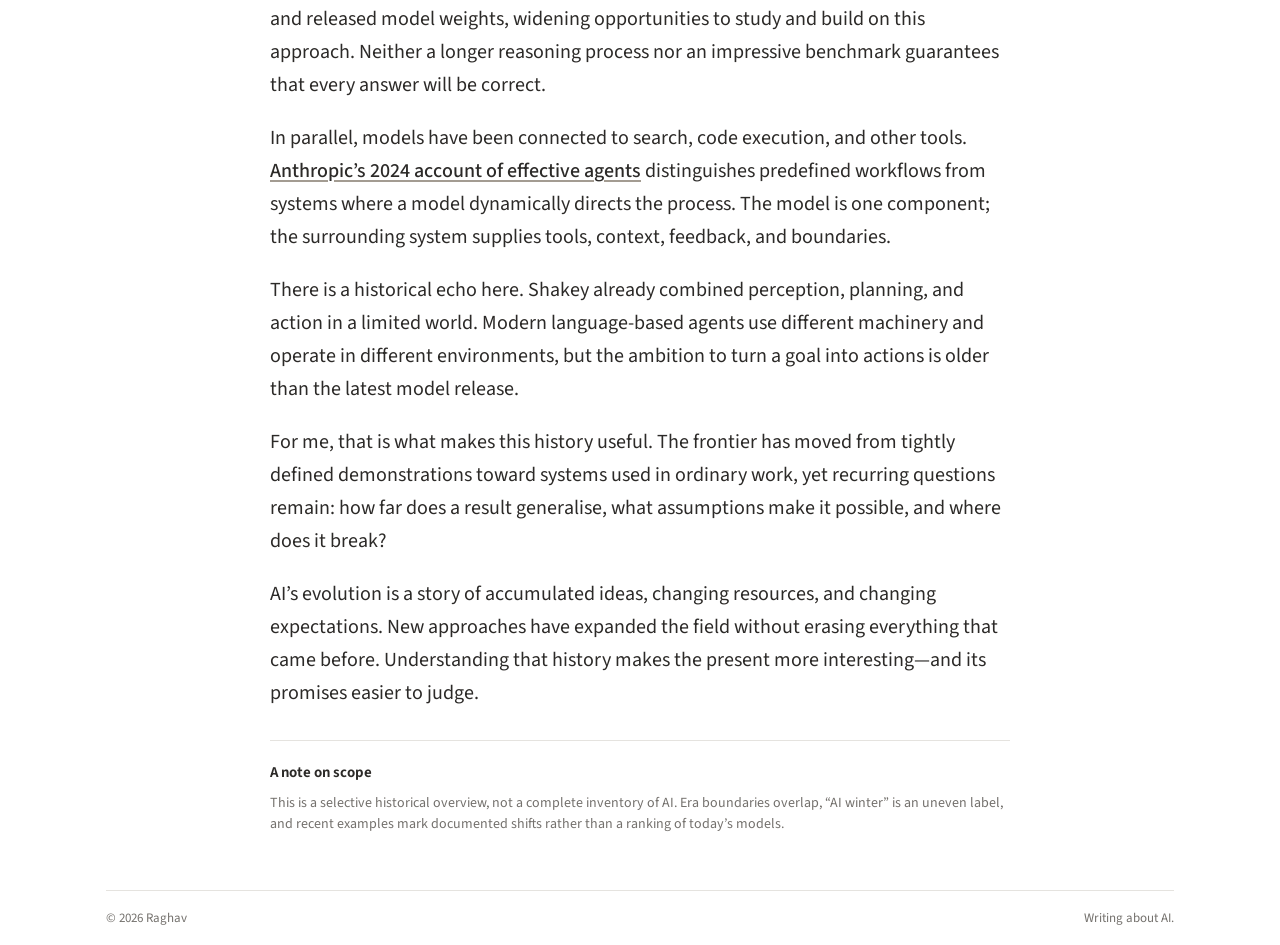
==== commit 0cff4592: "Rebuild personal blog with compact article layout and expanded AI history" ====
--- a/evolution-of-ai/index.html
+++ b/evolution-of-ai/index.html
@@ -1 +1,135 @@
-<!doctype html><html lang="en"><head><meta charset="utf-8"><meta name="viewport" content="width=device-width, initial-scale=1"><title>The evolution of AI · Frontier Notes</title><meta name="description" content="From rules to learning, generation, and tool-using systems: a concise visual history of AI."><link rel="canonical" href="https://raghav-one.github.io/blog/evolution-of-ai/"><meta property="og:title" content="The evolution of AI"><meta property="og:description" content="From rules to learning, generation, and tool-using systems: a concise visual history of AI."><meta property="og:type" content="article"><meta property="og:url" content="https://raghav-one.github.io/blog/evolution-of-ai/"><meta name="theme-color" content="#f7f8fa"><link rel="icon" href="../favicon.svg"><link rel="stylesheet" href="../style.css"></head><body><header class="masthead"><a class="brand" href="../" aria-label="Frontier Notes home"><span class="brand-symbol">F<span>n</span></span>Frontier Notes<span class="brand-dot">.</span></a><span class="masthead-note">AI, understood.</span><a class="nav-link" href="../#journal">Journal</a></header><main><article><div class="article-heading"><a class="back" href="../#journal">← Journal</a><div class="eyebrow">01 / FOUNDATIONS</div><h1>The evolution<br>of <em>AI.</em></h1><p class="dek">From writing the rules to teaching machines to learn, generate, and act. A short history of the ideas that moved the frontier.</p><div class="byline"><span class="avatar">R</span><span><strong>Raghav</strong><br><time datetime="2026-10-05">5 October 2026</time> <span class="sep">·</span> 5 min read</span></div></div><figure class="wide-figure"><div class="evolution-map" role="img" aria-label="Four overlapping approaches to AI: humans write rules; models learn patterns from examples; pretrained models generate outputs from prompts; tool-using systems act and check feedback."><div class="map-node"><span class="map-year">1950s onward</span><div class="node-visual rules"><i></i><i></i><i></i></div><strong>Rules</strong><span>Write the logic</span></div><span class="map-connector" aria-hidden="true">→</span><div class="map-node"><span class="map-year">Learning at scale</span><div class="node-visual network"><i></i><i></i><i></i><i></i><i></i></div><strong>Learning</strong><span>Learn from examples</span></div><span class="map-connector" aria-hidden="true">→</span><div class="map-node"><span class="map-year">2017 onward</span><div class="node-visual tokens"><i></i><i></i><i></i><i></i></div><strong>Generation</strong><span>Respond to a prompt</span></div><span class="map-connector" aria-hidden="true">→</span><div class="map-node"><span class="map-year">2024 onward*</span><div class="node-visual loop">↻</div><strong>Reasoning &amp; tools</strong><span>Act, observe, adjust</span></div></div><figcaption>A shift in where the intelligence comes from. These approaches overlap; each adds to the toolkit. *2024 marks a visible reasoning-model milestone, not the invention of agents.</figcaption></figure><div class="article-body"><p class="opening">The most useful way to understand AI’s evolution is to ask one question: <strong>who supplies the method for solving the problem?</strong> At first, people wrote it down. Then machines learned it from examples. Today, broadly trained models can generate responses and, inside larger systems, use tools to work toward a goal.</p><p>Consider one task throughout this story: helping a customer find a missing delivery. The task stays the same. What changes is how the system handles it.</p><section id="rules"><div class="section-number">01 <span>THE STARTING POINT</span></div><h2>When intelligence meant rules</h2><p>The 1955 Dartmouth proposal gave the field its name and proposed a summer research project for 1956.<a class="cite" href="#source-1" aria-label="Source 1">[1]</a> Much early AI pursued symbolic reasoning: represent facts explicitly, then manipulate them with logic and search.</p><p>A delivery assistant might follow a rule: <code>if overdue and not delivered → escalate</code>. This is inspectable and useful when the world is predictable. But someone must anticipate the exceptions. A sarcastic message, an unfamiliar address, or a new carrier can expose a gap in the rulebook.</p><p class="lesson"><strong>The bottleneck:</strong> human effort spent describing the world.</p></section><section id="learning"><div class="section-number">02 <span>THE FUNDAMENTAL SHIFT</span></div><h2>From instructions to examples</h2><p>Machine learning changes the bargain. Give a model examples and a measurable objective; training adjusts its internal parameters to reduce error. A classifier can learn which messages signal a late delivery without an engineer writing every phrase it might encounter.</p><p>Deep learning extends this idea through layers that learn representations. In 2012, AlexNet demonstrated a major image-classification improvement using a deep neural network trained on GPUs.<a class="cite" href="#source-2" aria-label="Source 2">[2]</a> It was a landmark in the resurgence of deep learning, not the invention of neural networks.</p><div class="mechanism"><span class="eyebrow">THE TRAINING LOOP</span><div class="flow"><span>Examples</span><b>→</b><span>Prediction</span><b>→</b><span>Measure error</span><b>→</b><span>Adjust weights</span></div><p>Repeat during training. At use time, the learned weights produce a prediction.</p></div><p>The tradeoff moves too. We now need representative data and good evaluation. A model that recognizes yesterday’s complaints can still fail on a new kind of problem.</p><p class="lesson"><strong>The bottleneck:</strong> the quality of the examples and objective.</p></section><section id="generation"><div class="section-number">03 <span>THE GENERAL-PURPOSE TURN</span></div><h2>One model, many possible tasks</h2><p>The transformer, introduced in 2017, made attention central to a new sequence-model architecture.<a class="cite" href="#source-3" aria-label="Source 3">[3]</a> Attention lets a model weigh relationships between tokens—pieces of text—rather than treating each word as an isolated item. Its design also enabled more parallel training than recurrent approaches.</p><p>Large language models trained on broad text learn to predict tokens from context. The 2020 GPT-3 paper showed that a single large model could perform many tasks from instructions and examples in a prompt, without separate weight updates for each task.<a class="cite" href="#source-4" aria-label="Source 4">[4]</a> Later instruction tuning and preference-based training helped turn this capability into more usable assistants.</p><p>Our delivery assistant can now interpret a messy complaint, summarize its meaning, and draft a helpful reply. But generating a convincing answer does not give it access to the parcel’s real location. <strong>Fluency is not a live database.</strong></p><aside class="pullquote"><span>THE DISTINCTION THAT MATTERS</span><p>A model can learn how a helpful answer sounds.<br>It still needs evidence that the answer is true.</p></aside></section><section id="frontier"><div class="section-number">04 <span>TOWARD THE FRONTIER</span></div><h2>Reasoning time, tools, and feedback</h2><p>Frontier AI refers here to models near the leading edge of capability; it is a moving boundary, not a single architecture. Two especially useful developments are models trained for extended reasoning and systems that connect models to tools.</p><p>OpenAI’s 2024 o1 work showed that reinforcement learning and more computation at inference time could improve performance on evaluated reasoning tasks.<a class="cite" href="#source-5" aria-label="Source 5">[5]</a> Spending more time before an answer can help, but it does not guarantee correctness.</p><p>Tools solve a different problem: contact with the outside world. A delivery system can query tracking data, inspect the response, and choose its next step. Anthropic distinguishes workflows with predefined paths from agents that dynamically direct their own processes and tool use.<a class="cite" href="#source-6" aria-label="Source 6">[6]</a> An agent is a system around a model, not simply a more powerful chatbot.</p><div class="agent-loop"><span class="eyebrow">OUR DELIVERY EXAMPLE</span><ol><li><span>01</span><div><strong>Understand</strong><small>Identify the order and the customer’s concern.</small></div></li><li><span>02</span><div><strong>Check</strong><small>Query the tracking tool for current evidence.</small></div></li><li><span>03</span><div><strong>Respond or act</strong><small>Explain the status; request approval before a refund.</small></div></li><li><span>04</span><div><strong>Verify</strong><small>Check the result, then stop or escalate.</small></div></li></ol></div><p>Every extra action adds opportunities for error. Keep permissions narrow, record tool results, and test the full workflow. A wrong sentence and a wrong refund have different consequences.</p></section><section class="ending"><span class="eyebrow">WHAT TO WATCH NEXT</span><h2>The frontier is also a reliability problem.</h2><p>My reading of this history is that each shift expands what can be attempted while changing what must be checked. Rules need coverage. Learned models need representative tests. Generated answers need evidence. Agents need controls and verified outcomes.</p><p>When the next AI announcement arrives, ask: <strong>what can it do, what evidence proves it, and what happens when it is wrong?</strong> That tells you more than a claim that it is “smarter.”</p></section><section class="sources" id="sources"><span class="eyebrow">READ THE ORIGINALS</span><h2>Six milestones, six primary sources.</h2><ol><li id="source-1"><a href="https://www-formal.stanford.edu/jmc/history/dartmouth/dartmouth.html">The Dartmouth proposal</a><span>McCarthy et al. · 1955</span></li><li id="source-2"><a href="https://papers.nips.cc/paper_files/paper/2012/hash/c399862d3b9d6b76c8436e924a68c45b-Abstract.html">ImageNet classification with deep convolutional neural networks</a><span>Krizhevsky, Sutskever &amp; Hinton · 2012</span></li><li id="source-3"><a href="https://arxiv.org/abs/1706.03762">Attention Is All You Need</a><span>Vaswani et al. · 2017</span></li><li id="source-4"><a href="https://arxiv.org/abs/2005.14165">Language Models are Few-Shot Learners</a><span>Brown et al. · 2020</span></li><li id="source-5"><a href="https://openai.com/index/learning-to-reason-with-llms/">Learning to reason with LLMs</a><span>OpenAI · 2024</span></li><li id="source-6"><a href="https://www.anthropic.com/engineering/building-effective-agents">Building effective agents</a><span>Schluntz &amp; Zhang · 2024</span></li></ol><p>An editorial overview of selected shifts, not an exhaustive chronology. Milestone dates do not imply that earlier approaches disappeared.</p></section></div></article></main><footer><span class="footer-brand">Frontier Notes.</span><span>Independent writing on AI &amp; the frontier.</span><span>By Raghav · 2026</span></footer></body></html>+<!doctype html>
+<html lang="en">
+<head>
+  <meta charset="utf-8">
+  <meta name="viewport" content="width=device-width, initial-scale=1">
+  <title>The history and evolution of AI | Raghav’s Blog</title>
+  <meta name="description" content="A historical snapshot of AI: Turing, Dartmouth, early experiments, AI winters, expert systems, deep learning, and the generative era.">
+  <link rel="canonical" href="https://raghav-one.github.io/blog/evolution-of-ai/">
+  <meta property="og:title" content="The history and evolution of AI">
+  <meta property="og:description" content="A historical snapshot of AI: Turing, Dartmouth, early experiments, AI winters, expert systems, deep learning, and the generative era.">
+  <meta property="og:type" content="article">
+  <meta property="og:url" content="https://raghav-one.github.io/blog/evolution-of-ai/">
+  <meta name="theme-color" content="#ffffff">
+  <link rel="icon" href="../favicon.svg">
+  <link rel="stylesheet" href="../style.css">
+</head>
+<body>
+<a class="skip-link" href="#main">Skip to content</a>
+<header class="site-header">
+  <a class="identity" href="../">Raghav<span>’s Blog</span></a>
+  <a href="../" class="archive-link">All posts</a>
+</header>
+<main id="main" class="article">
+<article>
+<header class="post-header">
+  <div class="post-category">ARTIFICIAL INTELLIGENCE · HISTORY</div>
+  <h1>The history and evolution of AI</h1>
+  <p class="subtitle">From Turing’s question to the generative era: the people, breakthroughs, disappointments, and ideas that brought us here.</p>
+  <div class="byline"><span class="author-mark" aria-hidden="true">R</span><div><strong>Raghav</strong><span><time datetime="2026-10-05">5 October 2026</time> · 12 min read</span></div></div>
+</header>
+<div class="prose">
+<p>It is easy to read the history of artificial intelligence backwards: start with a chatbot, look for the invention that made it possible, and draw a straight line to the present. But AI’s actual history is much more interesting. It includes competing schools of thought, machines that impressed people long before they were useful, funding that dried up, and ideas that waited decades for the right conditions.</p>
+<p>For this first post, I want to take a historical snapshot of that journey. The technical ideas matter, but so do the moments when expectations changed: a summer meeting in 1956, an early chatbot in 1966, a chess match in 1997, a Go match in 2016, and a public chat interface in 2022. Each made people reconsider what computers could do.</p>
+<details class="contents"><summary>In this article <span>9 eras, from 1943 onward</span></summary><nav aria-label="Article contents"><ol><li><a href="#origins"><span>1943–1956</span>The idea before the industry</a></li>
+<li><a href="#experiments"><span>1956–1972</span>The first wave of optimism</a></li>
+<li><a href="#winter"><span>1966–1970s</span>The first reality check</a></li>
+<li><a href="#experts"><span>1970s–1990s</span>Expert systems and another winter</a></li>
+<li><a href="#learning"><span>1986–2000s</span>Learning returns to the foreground</a></li>
+<li><a href="#deep-learning"><span>2012–2016</span>Deep learning’s public breakthrough</a></li>
+<li><a href="#transformers"><span>2017–2020</span>The transformer and the scale era</a></li>
+<li><a href="#generative"><span>2020–2023</span>AI enters everyday conversation</a></li>
+<li><a href="#frontier"><span>2024 onward</span>Reasoning, tools, and the frontier</a></li></ol></nav></details>
+<figure class="timeline-figure">
+<div class="timeline-title">Selected turning points</div>
+<div class="timeline-grid">
+<div><strong>1950</strong><span>Turing’s imitation game</span></div><div><strong>1956</strong><span>Dartmouth summer project</span></div><div><strong>1966</strong><span>ELIZA &amp; the ALPAC report</span></div><div><strong>1980s</strong><span>Expert systems boom</span></div><div><strong>1997</strong><span>Deep Blue beats Kasparov</span></div><div><strong>2012</strong><span>AlexNet wins ImageNet</span></div><div><strong>2016</strong><span>AlphaGo beats Lee Sedol</span></div><div><strong>2017</strong><span>The transformer paper</span></div><div><strong>2022</strong><span>ChatGPT launches</span></div><div><strong>2024+</strong><span>Reasoning &amp; tool use</span></div>
+</div><figcaption>Figure 1. A chronology of selected milestones. Progress continued between these dates, including during the periods usually called AI winters. Sources are linked in the corresponding sections.</figcaption>
+</figure>
+<section id="origins">
+<h2>1. The idea before the industry <span>1943–1956</span></h2>
+<p>AI began as a question before it became a research field. Could the operations of a mind be described precisely enough for a machine to perform them?</p>
+<p>In 1943, Warren McCulloch and Walter Pitts published <a href="https://home.csulb.edu/~cwallis/382/readings/482/mccolloch.logical.calculus.ideas.1943.pdf">a mathematical model of networks of simplified neurons</a>. Their units were extremely abstract, but they connected the study of nervous systems with logic and computation. This was one early foundation for the neural-network tradition, long before the hardware or datasets of modern deep learning existed.</p>
+<p>Alan Turing approached the question from another direction. In his <a href="https://turingarchive.kings.cam.ac.uk/computing-machinery-and-intelligence">1950 paper, <em>Computing Machinery and Intelligence</em></a>, he replaced an argument over the definition of thinking with an imitation game: could a machine’s written replies make it difficult for an interrogator to distinguish it from a person? He also discussed learning machines. Turing’s contribution was bigger than a test; it helped make machine intelligence a serious subject for investigation.</p>
+<p>The field acquired its enduring name in the <a href="https://www-formal.stanford.edu/jmc/history/dartmouth/dartmouth.html">1955 proposal for the Dartmouth Summer Research Project on Artificial Intelligence</a>. John McCarthy, Marvin Minsky, Nathaniel Rochester, and Claude Shannon proposed the gathering, which took place in 1956. Their ambition was striking: study whether learning and other features of intelligence could be described and simulated by machines.</p>
+<p>Dartmouth did not deliver a thinking machine. It gave a loose collection of questions a shared identity—and a research agenda that would outlast its early optimism.</p>
+</section>
+<section id="experiments">
+<h2>2. The first wave of optimism <span>1956–1972</span></h2>
+<p>The first successes were small enough to fit inside carefully defined worlds. Allen Newell, Herbert Simon, and Cliff Shaw’s <a href="https://www.computerhistory.org/timeline/ai-robotics/">Logic Theorist</a>, begun in 1955, demonstrated that a program could search for proofs of mathematical theorems. Symbolic AI treated reasoning as the manipulation of explicit symbols, rules, and possible steps.</p>
+<p>Meanwhile, Frank Rosenblatt pursued learning rather than hand-written reasoning. His <a href="https://news.cornell.edu/stories/2019/09/professors-perceptron-paved-way-ai-60-years-too-soon">perceptron work in the late 1950s</a> explored machines that could learn to distinguish patterns. Public attention quickly outran what these systems could actually do. The basic idea—adjust connections in response to examples—would remain influential even when enthusiasm for early neural networks weakened.</p>
+<figure><img src="../assets/rosenblatt-perceptron.jpg" alt="Frank Rosenblatt beside early perceptron equipment, surrounded by switches, dials, and recording machinery." width="1140" height="641" loading="lazy"><figcaption>Figure 2. Frank Rosenblatt and perceptron equipment. Learning machines were a research ambition decades before today’s neural networks. Photograph reproduced from <a href="https://news.cornell.edu/stories/2019/09/professors-perceptron-paved-way-ai-60-years-too-soon">Cornell Chronicle</a>.</figcaption></figure>
+<h3>Conversation and action, in miniature</h3>
+<p>In 1966, Joseph Weizenbaum published <a href="https://cse.buffalo.edu/~rapaport/572/S02/weizenbaum.eliza.1966reprint.pdf">ELIZA</a>. Its famous DOCTOR script used pattern matching and substitutions to reflect a user’s statements back as questions. ELIZA did not understand a conversation as a person would, yet the exchange could feel personal. The tension between a convincing interface and the mechanism behind it was already visible.</p>
+<p>At SRI, <a href="https://www.sri.com/hoi/shakey-the-robot/">Shakey, developed from 1966 to 1972</a>, connected perception, planning, and movement. It could reason about how to complete tasks in a simplified environment, rather than needing a person to specify every movement. Shakey was slow and limited, but it showed that AI could do more than manipulate text on a screen.</p>
+<figure class="shakey-figure"><img src="../assets/shakey.jpg" alt="SRI’s Shakey robot, with its mobile base, camera assembly, and sensors." width="1024" height="576" loading="lazy"><figcaption>Figure 3. Shakey connected sensing, planning, and action in the 1960s and early 1970s. Image: <a href="https://www.sri.com/hoi/shakey-the-robot/">SRI International</a>.</figcaption></figure>
+<p>These experiments made the ambition tangible. They also exposed a problem: success in a tiny, controlled world was difficult to extend to the messy world outside it.</p>
+</section>
+<section id="winter">
+<h2>3. The first reality check <span>1966–1970s</span></h2>
+<p>Early demonstrations encouraged predictions of rapid progress. But computers had little memory and processing power, language was full of ambiguity, and searching possible solutions could become overwhelmingly expensive as a problem grew.</p>
+<p>The <a href="https://www.nationalacademies.org/publications/20813">1966 ALPAC report</a> questioned the practical value of the machine-translation systems then available and recommended a different balance of research and support. In Britain, the 1973 Lighthill report criticised AI’s ability to scale from laboratory examples to real problems; government funding contracted sharply. <a href="https://www.microsoft.com/en-us/research/wp-content/uploads/2016/02/ARIST44.pdf">Jonathan Grudin’s historical account</a> places this episode in the broader cycle of promises, disappointing results, and redirected funding.</p>
+<p>This became part of the period commonly called the first <strong>AI winter</strong>. The phrase can make it sound as though everyone stopped working. They did not. Different countries, laboratories, and research traditions experienced the downturn differently. What cooled most visibly was confidence that general intelligence was just around the corner.</p>
+<p>The lesson was uncomfortable: a program that solved a puzzle did not automatically know how to navigate a room, understand a sentence, or deal with missing information. Each new setting demanded more than the demonstration had revealed.</p>
+</section>
+<section id="experts">
+<h2>4. Expert systems and another winter <span>1970s–1990s</span></h2>
+<p>One response was to narrow the ambition. Instead of trying to reproduce intelligence in general, researchers tried to capture expertise in a specific field.</p>
+<p>DENDRAL, begun at Stanford in the 1960s, used chemical knowledge to help interpret molecular evidence. MYCIN, developed in the 1970s, explored rule-based recommendations concerning bacterial infections. These were <strong>expert systems</strong>: a knowledge base plus an inference process for applying it. The <a href="https://archive.computerhistory.org/resources/access/text/2018/03/102738236-05-01-acc.pdf">Computer History Museum’s discussion with expert-system pioneers</a> describes how the amount and quality of specialist knowledge became central to performance.</p>
+<p>During the 1980s, this approach attracted business investment. The appeal was straightforward: a computer could apply scarce expertise consistently within a defined domain. But gathering that knowledge, resolving conflicting rules, and keeping a system current required substantial human work. Expertise did not turn into a maintainable program automatically.</p>
+<figure class="comparison-figure">
+<div class="comparison"><div><h4>Symbolic / expert systems</h4><p>People encode knowledge as facts and rules.</p><div class="mini-flow">Expert knowledge → Rules → Inference</div><small>Strength: explicit reasoning within a defined domain.<br>Pressure: knowledge capture and maintenance.</small></div><div><h4>Statistical / neural learning</h4><p>Training finds patterns in examples.</p><div class="mini-flow">Examples → Training → Learned model</div><small>Strength: patterns that are hard to specify by hand.<br>Pressure: data, computation, and generalisation.</small></div></div>
+<figcaption>Figure 4. Two recurring traditions in AI. Their histories overlap, and practical systems can combine them. This is a conceptual comparison, not a claim that one replaced the other in a single year.</figcaption></figure>
+<p>By the late 1980s and early 1990s, enthusiasm for expert systems and specialised AI hardware had cooled. This is usually described as a second winter. Yet researchers continued developing other approaches. In a <a href="https://archive.computerhistory.org/resources/access/text/2020/05/102781122-05-01-acc.pdf">later oral-history discussion</a>, Edward Feigenbaum challenged the blanket winter narrative: work was often flourishing elsewhere while one approach lost attention.</p>
+<p>That is a better way to read this period. AI did not vanish; the spotlight moved.</p>
+</section>
+<section id="learning">
+<h2>5. Learning returns to the foreground <span>1986–2000s</span></h2>
+<p>Neural networks had not disappeared. David Rumelhart, Geoffrey Hinton, and Ronald Williams’ <a href="https://www.nature.com/articles/323533a0">1986 paper on backpropagation</a> helped popularise a way to train networks with internal layers. In plain terms, a network makes an error, and the training procedure works backwards to determine how its connections should change. The method had earlier roots; 1986 was an influential milestone, not a creation from nothing.</p>
+<p>Over the following years, statistical learning grew in importance. Instead of describing every rule explicitly, researchers measured how well models predicted patterns in data. Speech recognition, handwriting recognition, and other practical tasks provided settings where progress could be evaluated without settling the philosophical question of whether a machine “thought.”</p>
+<h3>1997: the chess match that changed the conversation</h3>
+<p>In May 1997, <a href="https://www.ibm.com/history/deep-blue">IBM’s Deep Blue defeated reigning world chess champion Garry Kasparov</a> in a six-game match. Chess had long served as a symbol of intellectual skill, so the result carried enormous cultural weight.</p>
+<p>Deep Blue combined specialised hardware, extensive search, and chess-specific evaluation. It was not a general learner that could transfer its victory to any other task. But it showed that a computer could outperform the strongest human in a domain once treated as a test of intelligence. The historical significance lay in both the achievement and the boundary: exceptional performance at chess was possible without a general-purpose mind.</p>
+<p>The field was moving toward systems that could be judged by what they accomplished. Growing computing resources and larger digital datasets would make that shift increasingly powerful.</p>
+</section>
+<section id="deep-learning">
+<h2>6. Deep learning’s public breakthrough <span>2012–2016</span></h2>
+<p>In 2012, Alex Krizhevsky, Ilya Sutskever, and Geoffrey Hinton’s <a href="https://papers.nips.cc/paper_files/paper/2012/hash/c399862d3b9d6b76c8436e924a68c45b-Abstract.html">AlexNet</a> achieved a striking result in the ImageNet image-classification competition. A deep convolutional neural network, trained using GPUs, substantially outperformed the other entries.</p>
+<p>The ingredients were not all new. Neural networks had a long history; convolutional networks predated AlexNet. What changed was the combination of a large labelled dataset, enough computation, and techniques that made a bigger network effective. The result made deep learning difficult for the wider research community to ignore.</p>
+<p>The technical shift was that useful visual representations could be learned through layers, rather than relying entirely on features designed by people. It accelerated a period in which neural methods spread through computer vision and other fields.</p>
+<h3>2016: AlphaGo and a different kind of victory</h3>
+<p>In March 2016, <a href="https://deepmind.google/research/alphago/">Google DeepMind’s AlphaGo beat Lee Sedol 4–1</a>. Go’s vast search space made the achievement feel different from computer chess. AlphaGo combined neural networks, search, and reinforcement learning: learning from outcomes to improve decisions.</p>
+<p>Its moves became a subject of fascination because some looked unfamiliar to expert players. Here was a system that could surprise people within a game they knew intimately. A year later, AlphaGo Zero demonstrated a version that learned through self-play without human game examples.</p>
+<p>Deep Blue and AlphaGo are often grouped together as machines beating champions. Historically, the distinction matters: they showcased different combinations of computation, domain knowledge, and learning. Neither victory, by itself, established general intelligence.</p>
+</section>
+<section id="transformers">
+<h2>7. The transformer and the scale era <span>2017–2020</span></h2>
+<p>The next turning point arrived as a research paper rather than a televised contest. In 2017, Ashish Vaswani and colleagues introduced the transformer in <a href="https://arxiv.org/abs/1706.03762"><em>Attention Is All You Need</em></a>.</p>
+<p>The original task was machine translation. Attention allowed the model to weigh relationships between elements of a sequence, while the architecture avoided the step-by-step recurrence used by earlier sequence models. This made more parallel training possible. It was not the invention of attention, but it established an architecture that would become central to modern language modelling.</p>
+<p>Models such as BERT and GPT then helped popularise a different development pattern: pretrain on broad text, then adapt the resulting model to particular tasks. Instead of starting from an empty model each time, researchers could reuse capabilities acquired during large-scale training.</p>
+<p>The <a href="https://arxiv.org/abs/2005.14165">2020 GPT-3 paper</a> made another possibility especially visible. A large language model could perform many tasks from instructions or examples placed in its prompt, without updating its weights separately for each task. The prompt was becoming a way to specify what the model should do.</p>
+<p>Underneath, these models learned to predict pieces of text from context. At sufficient scale, this training supported a much wider range of behaviour than a single-purpose text predictor might suggest. It also made the relationship between data, computing budgets, and capability central to the frontier.</p>
+</section>
+<section id="generative">
+<h2>8. AI enters everyday conversation <span>2020–2023</span></h2>
+<p>The broader story was not confined to language. <a href="https://deepmind.google/blog/alphafold-a-solution-to-a-50-year-old-grand-challenge-in-biology/">AlphaFold’s 2020 performance at CASP14</a> marked a major advance in protein-structure prediction. It showed another route to impact: an AI system could contribute to scientific research, beyond games and consumer applications. Predicting a structure still does not solve every question about a protein’s behaviour.</p>
+<p>Generative systems also brought images and text to wider public attention. Instead of returning only a category or score, they produced new content from a user’s description. For many people, the visible change was that AI became something they could direct themselves.</p>
+<p>On 30 November 2022, OpenAI released <a href="https://openai.com/index/chatgpt/">ChatGPT as a research preview</a>. The conversational interface made language-model capabilities easy to try: ask a question, request a draft, follow up, or revise an answer. Instruction training and reinforcement learning from human feedback helped shape the model into a more usable assistant.</p>
+<p>ChatGPT was not the beginning of AI, nor the first chatbot. Its historical importance was that it put a broadly capable language model behind an accessible interface. Decades of research became visible to people who had never read a machine-learning paper.</p>
+<p>That visibility exposed the limitations too. The launch itself warned that the system could produce plausible but incorrect answers and could be sensitive to how a prompt was phrased. A fluent response could feel authoritative even when its content was wrong. The old ELIZA question—what do we infer from a convincing conversation?—had returned at a very different scale.</p>
+</section>
+<section id="frontier">
+<h2>9. Reasoning, tools, and the frontier <span>2024 onward</span></h2>
+<p>More recent work has expanded the question from what a model can say to how it can tackle a difficult task. In 2024, <a href="https://openai.com/index/learning-to-reason-with-llms/">OpenAI’s o1 work</a> demonstrated that training for extended reasoning, combined with more computation before answering, could improve performance on evaluated reasoning problems. It added a dimension to scaling: computation at use time, as well as during training.</p>
+<p>The <a href="https://arxiv.org/abs/2501.12948">DeepSeek-R1 work published in 2025</a> explored reinforcement learning for reasoning and released model weights, widening opportunities to study and build on this approach. Neither a longer reasoning process nor an impressive benchmark guarantees that every answer will be correct.</p>
+<p>In parallel, models have been connected to search, code execution, and other tools. <a href="https://www.anthropic.com/engineering/building-effective-agents">Anthropic’s 2024 account of effective agents</a> distinguishes predefined workflows from systems where a model dynamically directs the process. The model is one component; the surrounding system supplies tools, context, feedback, and boundaries.</p>
+<p>There is a historical echo here. Shakey already combined perception, planning, and action in a limited world. Modern language-based agents use different machinery and operate in different environments, but the ambition to turn a goal into actions is older than the latest model release.</p>
+<p>For me, that is what makes this history useful. The frontier has moved from tightly defined demonstrations toward systems used in ordinary work, yet recurring questions remain: how far does a result generalise, what assumptions make it possible, and where does it break?</p>
+<p>AI’s evolution is a story of accumulated ideas, changing resources, and changing expectations. New approaches have expanded the field without erasing everything that came before. Understanding that history makes the present more interesting—and its promises easier to judge.</p>
+</section>
+<aside class="editorial-note"><strong>A note on scope</strong><p>This is a selective historical overview, not a complete inventory of AI. Era boundaries overlap, “AI winter” is an uneven label, and recent examples mark documented shifts rather than a ranking of today’s models.</p></aside>
+</div>
+</article>
+</main><footer class="site-footer"><span>© 2026 Raghav</span><span>Writing about AI.</span></footer>
+</body>
+</html>
--- a/style.css
+++ b/style.css
@@ -1,2 +1,2 @@
-@import url('https://fonts.googleapis.com/css2?family=DM+Sans:wght@400;500;600;700&family=Manrope:wght@400;500;600;700;800&display=swap');
-:root{--ink:#16212e;--muted:#5c6776;--blue:#2052d9;--line:#dce2e9;--paper:#f7f8fa}*{box-sizing:border-box}html{scroll-behavior:smooth;scroll-padding-top:30px}body{margin:0;background:var(--paper);color:var(--ink);font-family:'DM Sans',sans-serif;-webkit-font-smoothing:antialiased}a{color:inherit;text-decoration:none}a:hover{color:var(--blue)}a:focus-visible{outline:3px solid var(--blue);outline-offset:6px}::selection{background:#d9e5ff} .masthead{max-width:1240px;margin:auto;height:104px;display:flex;align-items:center;border-bottom:1px solid var(--line);gap:30px;padding:0 30px}.brand{display:flex;align-items:center;gap:12px;font-family:Manrope,sans-serif;font-size:23px;font-weight:800;letter-spacing:-1px}.brand-symbol{background:var(--blue);color:white;width:35px;height:35px;display:flex;align-items:center;justify-content:center;font:italic 25px Georgia;letter-spacing:-3px;padding-right:4px}.brand-symbol span{font-size:18px}.brand-dot{color:var(--blue);margin-left:-11px}.masthead-note{font-size:14px;color:var(--muted);margin-left:10px}.nav-link{margin-left:auto;font-size:14px;font-weight:600}.home{max-width:1100px;padding:0 30px;margin:auto}.home-intro{padding:67px 0 45px}.eyebrow{font-size:12px;font-weight:700;letter-spacing:1.7px;color:var(--blue)}h1,h2,p{margin:0}h1,h2{font-family:Manrope,sans-serif}h1{font-size:clamp(48px,6vw,82px);line-height:1.08;letter-spacing:-4px;font-weight:600;margin:23px 0}h1 em{font-family:Georgia,serif;font-weight:400;color:var(--blue)}.home-intro p{font-size:18px;line-height:1.65;color:var(--muted)}.featured{background:white;border:1px solid var(--line);padding:30px 38px 0;box-shadow:0 12px 35px #16212e05}.feature-top{display:flex;justify-content:space-between;gap:20px;font-size:13px;color:var(--muted)}.feature-title{display:block;margin:34px 0}.feature-title h2{font-size:44px;letter-spacing:-1.9px;font-weight:600}.feature-title p{font-size:19px;line-height:1.55;margin-top:12px;color:var(--muted)}.evolution-map{display:grid;grid-template-columns:1fr 24px 1fr 24px 1fr 24px 1fr;align-items:center;gap:4px;padding:30px 10px;background:#f0f4fc;border:1px solid #e3e9f5}.map-node{display:flex;align-items:center;flex-direction:column;text-align:center;gap:8px}.map-year{font-size:12px;color:#566582}.map-node strong{font-size:15px;white-space:nowrap}.map-node>span:last-child{font-size:12px;color:#566582}.map-connector{color:#8499c7;font-size:22px}.node-visual{height:68px;display:flex;justify-content:center;align-items:center;position:relative;color:var(--blue)}.rules{flex-direction:column;gap:7px}.rules i{display:block;width:42px;height:7px;border:1px solid var(--blue);background:#dce7ff}.rules i:nth-child(2){width:30px}.rules i:last-child{width:18px}.network{width:66px}.network:before,.network:after{content:'';position:absolute;width:48px;height:35px;border:1px solid #8fa9e5;transform:rotate(32deg)}.network:after{transform:rotate(-32deg)}.network i{width:10px;height:10px;border-radius:50%;background:var(--blue);position:absolute;z-index:1}.network i:nth-child(1){left:0;top:15px}.network i:nth-child(2){left:0;bottom:15px}.network i:nth-child(3){left:28px;top:29px}.network i:nth-child(4){right:0;top:15px}.network i:nth-child(5){right:0;bottom:15px}.tokens{gap:4px}.tokens i{display:block;width:12px;height:30px;background:#bed0fa;border:1px solid #7196ed}.tokens i:nth-child(2){height:45px;background:#2052d9}.tokens i:nth-child(3){height:38px}.loop{font:72px Georgia}.feature-bottom{display:flex;align-items:center;justify-content:space-between;padding:25px 0;font-size:12px;letter-spacing:1px;color:var(--muted)}.read-link{font-size:15px;color:var(--blue);font-weight:700;letter-spacing:0}.read-link span{margin-left:16px}.sep{margin:0 8px;color:#929dae}.home-note{display:flex;gap:65px;padding:43px 0 58px;align-items:flex-start}.home-note>span{font-size:11px;letter-spacing:1.6px;padding-top:5px;color:var(--muted)}.home-note p{font-size:17px;line-height:1.6}footer{max-width:1180px;border-top:1px solid var(--line);padding:28px 0;margin:0 auto;display:flex;gap:24px;color:var(--muted);font-size:12px}footer span:last-child{margin-left:auto}.footer-brand{font-weight:700;color:var(--ink)}.article-heading{max-width:760px;padding:39px 30px 44px;margin:auto}.back{font-size:13px;color:var(--muted);display:inline-block;margin-bottom:42px}.article-heading h1{font-size:clamp(60px,7vw,94px);margin:24px 0;letter-spacing:-4px}.dek{font-size:21px;color:var(--muted);line-height:1.6;max-width:650px}.byline{display:flex;gap:12px;align-items:center;font-size:12px;color:var(--muted);margin-top:30px;line-height:1.7}.byline strong{color:var(--ink);font-size:14px}.avatar{width:38px;height:38px;border-radius:50%;background:#e3e9f5;color:var(--blue);display:grid;place-items:center;font-size:14px;font-weight:700}.wide-figure{max-width:1040px;margin:0 auto 48px;padding:0 30px}.wide-figure .evolution-map{padding:35px 20px}figcaption{font-size:12px;line-height:1.6;color:var(--muted);padding:14px 0;max-width:900px}.article-body{max-width:760px;padding:0 30px 68px;margin:auto;font-size:18px;line-height:1.85}.article-body p{margin-bottom:22px}.opening{font-size:21px;line-height:1.75}.article-body section{margin-top:48px}.section-number{font-size:13px;color:var(--blue);display:flex;gap:15px;align-items:center;font-weight:600}.section-number span{letter-spacing:1.4px;font-size:11px;color:var(--muted)}.article-body h2{font-size:30px;line-height:1.3;letter-spacing:-1px;margin:14px 0 20px;font-weight:600}.cite{color:var(--blue);font-size:12px;margin-left:4px;vertical-align:super}.lesson{border-left:2px solid var(--blue);padding-left:18px;font-size:16px;color:var(--muted)}.lesson strong{color:var(--ink)}code{font-size:14px;background:#eaf0fb;padding:4px 6px;border-radius:3px;overflow-wrap:anywhere}.mechanism{border:1px solid var(--line);padding:24px;background:white;margin:28px 0}.flow{display:flex;gap:12px;align-items:center;justify-content:space-between;margin:15px 0;font-size:14px}.flow b{color:var(--blue);font-weight:400}.mechanism p{font-size:13px;line-height:1.6;color:var(--muted);margin:0}.pullquote{padding:30px 0;border-top:1px solid var(--line);border-bottom:1px solid var(--line);margin:34px 0}.pullquote>span{color:var(--blue);font-size:11px;letter-spacing:1.5px;font-weight:700}.pullquote p{font:28px/1.5 Georgia,serif;margin:13px 0 0}.agent-loop{background:#eff3fb;padding:25px;margin:28px 0}.agent-loop ol{list-style:none;margin:12px 0 0;padding:0}.agent-loop li{display:flex;gap:20px;padding:14px 0;border-top:1px solid #dae3f3}.agent-loop li>span{color:var(--blue);font-size:12px;padding-top:4px}.agent-loop strong{font-size:16px}.agent-loop small{display:block;color:var(--muted);font-size:14px;line-height:1.6}.ending{padding-top:35px;border-top:2px solid var(--ink)}.sources{padding-top:30px;border-top:1px solid var(--line)}.sources h2{font-size:23px}.sources ol{padding-left:22px;font-size:14px;line-height:1.5}.sources li{padding:10px 0;scroll-margin-top:30px}.sources li::marker{color:var(--muted)}.sources a{color:var(--blue)}.sources a:hover{text-decoration:underline}.sources li span{display:block;font-size:12px;color:var(--muted);margin-top:4px}.sources>p{font-size:12px;color:var(--muted);line-height:1.6;margin:20px 0 0}@media(max-width:700px){.masthead{height:78px;padding:0 22px;gap:16px}.brand{font-size:20px}.masthead-note{display:none}.home{padding:0 22px}.home-intro{padding:44px 0 32px}h1{letter-spacing:-2.5px}.home-intro p{font-size:16px}.featured{padding:23px 20px 0}.feature-top{font-size:11px}.feature-top .eyebrow{font-size:10px;letter-spacing:1px}.feature-title{margin:26px 0}.feature-title h2{font-size:34px;letter-spacing:-1.5px}.feature-title p{font-size:17px}.desktop-break{display:none}.evolution-map{grid-template-columns:1fr 22px 1fr;padding:23px 9px;row-gap:25px}.evolution-map>.map-connector:nth-child(4){display:none}.map-node strong{font-size:14px}.map-node>span:last-child{font-size:11px}.feature-bottom{font-size:10px;letter-spacing:.5px;padding:21px 0}.read-link{font-size:13px}.read-link span{margin-left:5px}.home-note{display:block;padding:34px 0}.home-note p{margin-top:12px;font-size:16px}footer{margin:0 22px;padding:24px 0;flex-wrap:wrap;gap:10px;font-size:11px}footer span:last-child{margin-left:0;width:100%}.article-heading{padding:27px 24px 32px}.back{margin-bottom:32px}.article-heading h1{letter-spacing:-3px}.dek{font-size:18px}.wide-figure{padding:0 24px;margin-bottom:28px}.wide-figure .evolution-map{padding:25px 10px}.article-body{padding:0 24px 44px;font-size:17px;line-height:1.8}.opening{font-size:19px}.article-body section{margin-top:37px}.article-body h2{font-size:27px}.flow{display:grid;grid-template-columns:1fr 20px 1fr;gap:10px;font-size:13px}.flow>b:nth-child(4){display:none}.mechanism{padding:20px}.pullquote p{font-size:24px}.agent-loop{padding:20px}.section-number span{font-size:10px}figcaption{font-size:11px}}@media(prefers-reduced-motion:reduce){html{scroll-behavior:auto}}
+@import url('https://fonts.googleapis.com/css2?family=Source+Sans+3:wght@400;500;600;650;700&display=swap');
+:root{--ink:#2c2a28;--muted:#74716d;--accent:#8b3c30;--line:#e5e3df;--soft:#f7f6f3}*{box-sizing:border-box}html{scroll-padding-top:24px}body{margin:0;background:white;color:var(--ink);font-family:'Source Sans 3',Arial,sans-serif;-webkit-font-smoothing:antialiased}a{color:inherit;text-decoration-color:#a39c92;text-underline-offset:3px}a:hover{color:var(--accent)}a:focus-visible,summary:focus-visible{outline:2px solid var(--accent);outline-offset:5px}::selection{background:#f0dfd5}.skip-link{position:absolute;left:15px;top:-100px;background:white;padding:12px;z-index:10}.skip-link:focus{top:10px}.site-header{height:67px;max-width:1120px;margin:auto;padding:0 26px;border-bottom:1px solid var(--line);display:flex;align-items:center;justify-content:space-between}.identity{font-size:24px;font-weight:700;letter-spacing:-.6px;text-decoration:none}.identity span{font-weight:400}.archive-link{font-size:15px;text-decoration:none;color:var(--muted)}.article{max-width:792px;margin:auto;padding:30px 26px 35px}.post-category{font-size:12px;letter-spacing:1.1px;color:var(--accent);font-weight:650}.post-header h1{font-size:39px;letter-spacing:-1px;line-height:1.16;margin:10px 0 12px;font-weight:700}.subtitle{font-size:21px;line-height:1.45;color:var(--muted);margin:0}.byline{display:flex;align-items:center;gap:11px;margin:20px 0 23px;padding-bottom:19px;border-bottom:1px solid var(--line);font-size:13px}.author-mark{display:grid;place-items:center;width:34px;height:34px;background:var(--soft);border:1px solid var(--line);border-radius:50%;font-family:Georgia,serif;font-size:19px}.byline strong{display:block;font-size:14px;font-weight:650}.byline div>span{display:block;color:var(--muted);margin-top:2px}.prose{font-size:20px;line-height:1.65}.prose p{margin:0 0 20px}.prose a{font-weight:500}.prose h2{font-size:30px;line-height:1.25;letter-spacing:-.4px;margin:34px 0 17px;font-weight:700}.prose h2>span{display:block;font-size:14px;line-height:1.5;color:var(--muted);font-weight:400;letter-spacing:0;margin-top:6px}.prose h3{font-size:25px;line-height:1.3;margin:24px 0 15px;font-weight:650;letter-spacing:-.2px}.contents{border-top:1px solid var(--line);border-bottom:1px solid var(--line);margin:23px 0;padding:11px 0;font-size:15px}.contents summary{cursor:pointer;font-weight:600}.contents summary>span{float:right;color:var(--muted);font-size:13px;font-weight:400}.contents ol{list-style:none;padding:13px 0 0;margin:0;display:grid;gap:9px}.contents li a{display:grid;grid-template-columns:130px 1fr;text-decoration:none;gap:15px;font-weight:400}.contents li span{color:var(--muted);font-size:13px}.contents li a:hover{text-decoration:underline}figure{margin:28px 0}figure img{display:block;width:100%;height:auto}figcaption{font-size:14px;line-height:1.45;color:var(--muted);text-align:center;margin-top:10px}figcaption a{font-weight:400!important}.timeline-figure{margin:25px 0 32px}.timeline-title{font-size:16px;font-weight:650;padding:12px 17px 0;background:var(--soft)}.timeline-grid{display:grid;grid-template-columns:repeat(5,1fr);gap:15px 13px;padding:17px;background:var(--soft)}.timeline-grid div{border-top:2px solid #cdc4b8;padding-top:7px}.timeline-grid strong{font-size:17px;display:block;font-weight:650;color:var(--accent)}.timeline-grid span{font-size:13px;line-height:1.35;display:block;margin-top:4px}.shakey-figure{max-width:610px;margin-left:auto;margin-right:auto}.comparison{display:grid;grid-template-columns:1fr 1fr;gap:24px;padding:22px;background:var(--soft);border:1px solid var(--line)}.comparison h4{font-size:17px;line-height:1.35;margin:0 0 10px;font-weight:650}.comparison p{font-size:15px;line-height:1.5;margin:0 0 13px}.mini-flow{font-size:13px;line-height:1.5;font-weight:650;padding:10px 0;border-top:1px solid #d5cfc6;border-bottom:1px solid #d5cfc6;color:var(--accent)}.comparison small{display:block;font-size:13px;line-height:1.5;margin-top:12px;color:var(--muted)}.editorial-note{border-top:1px solid var(--line);padding-top:20px;margin-top:30px;font-size:15px;color:var(--muted)}.editorial-note strong{color:var(--ink);font-weight:650}.editorial-note p{font-size:14px;margin-top:7px;line-height:1.5}.site-footer{max-width:1068px;margin:0 auto;padding:18px 0;display:flex;justify-content:space-between;border-top:1px solid var(--line);font-size:13px;color:var(--muted)}.home{max-width:960px;padding:33px 26px 40px;margin:auto}.home-heading h1{font-size:32px;line-height:1.2;letter-spacing:-.7px;margin:0 0 7px}.home-heading p{margin:0;color:var(--muted);font-size:18px}.post-list{margin-top:28px}.post-preview{display:grid;grid-template-columns:260px 1fr;gap:27px;padding:24px 0;border-top:1px solid var(--line);border-bottom:1px solid var(--line)}.preview-image{align-self:start;display:block}.preview-image img{width:100%;height:auto;display:block}.post-preview h2{font-size:29px;line-height:1.2;margin:8px 0 10px;font-weight:650;letter-spacing:-.5px}.post-preview h2 a{text-decoration:none}.post-preview p{font-size:18px;line-height:1.5;color:var(--muted);margin:0}.preview-meta{font-size:14px;margin-top:17px;color:var(--muted);display:flex;justify-content:space-between;gap:15px}.preview-meta a{font-weight:600;color:var(--accent)}@media(max-width:750px){.site-header{margin:0 20px;padding:0;height:61px}.identity{font-size:22px}.article{padding:23px 22px 27px}.post-header h1{font-size:33px;letter-spacing:-.7px}.subtitle{font-size:19px}.byline{margin:16px 0 19px;padding-bottom:16px}.prose{font-size:19px;line-height:1.6}.prose h2{font-size:27px;margin-top:29px}.prose h3{font-size:23px}.timeline-grid{grid-template-columns:repeat(2,1fr);gap:13px 20px}.timeline-grid div:last-child{grid-column:auto}.timeline-grid strong{font-size:16px}.timeline-grid span{font-size:14px}.timeline-title{padding-bottom:0}.contents summary>span{float:none;display:block;padding-left:16px;font-size:12px}.contents li a{grid-template-columns:105px 1fr;gap:10px;font-size:14px}.comparison{grid-template-columns:1fr;gap:22px;padding:18px}.comparison>div+div{border-top:1px solid var(--line);padding-top:20px}.comparison p{font-size:16px}.comparison small,.mini-flow{font-size:14px}figcaption{font-size:13px}.site-footer{margin:0 22px;padding:17px 0}.home{padding:25px 22px 30px}.home-heading h1{font-size:29px}.home-heading p{font-size:17px}.post-list{margin-top:22px}.post-preview{grid-template-columns:1fr;gap:20px;padding:20px 0}.preview-image{max-width:100%}.post-preview h2{font-size:27px}.post-preview p{font-size:17px}}@media(prefers-reduced-motion:no-preference){a{transition:color .12s ease}}
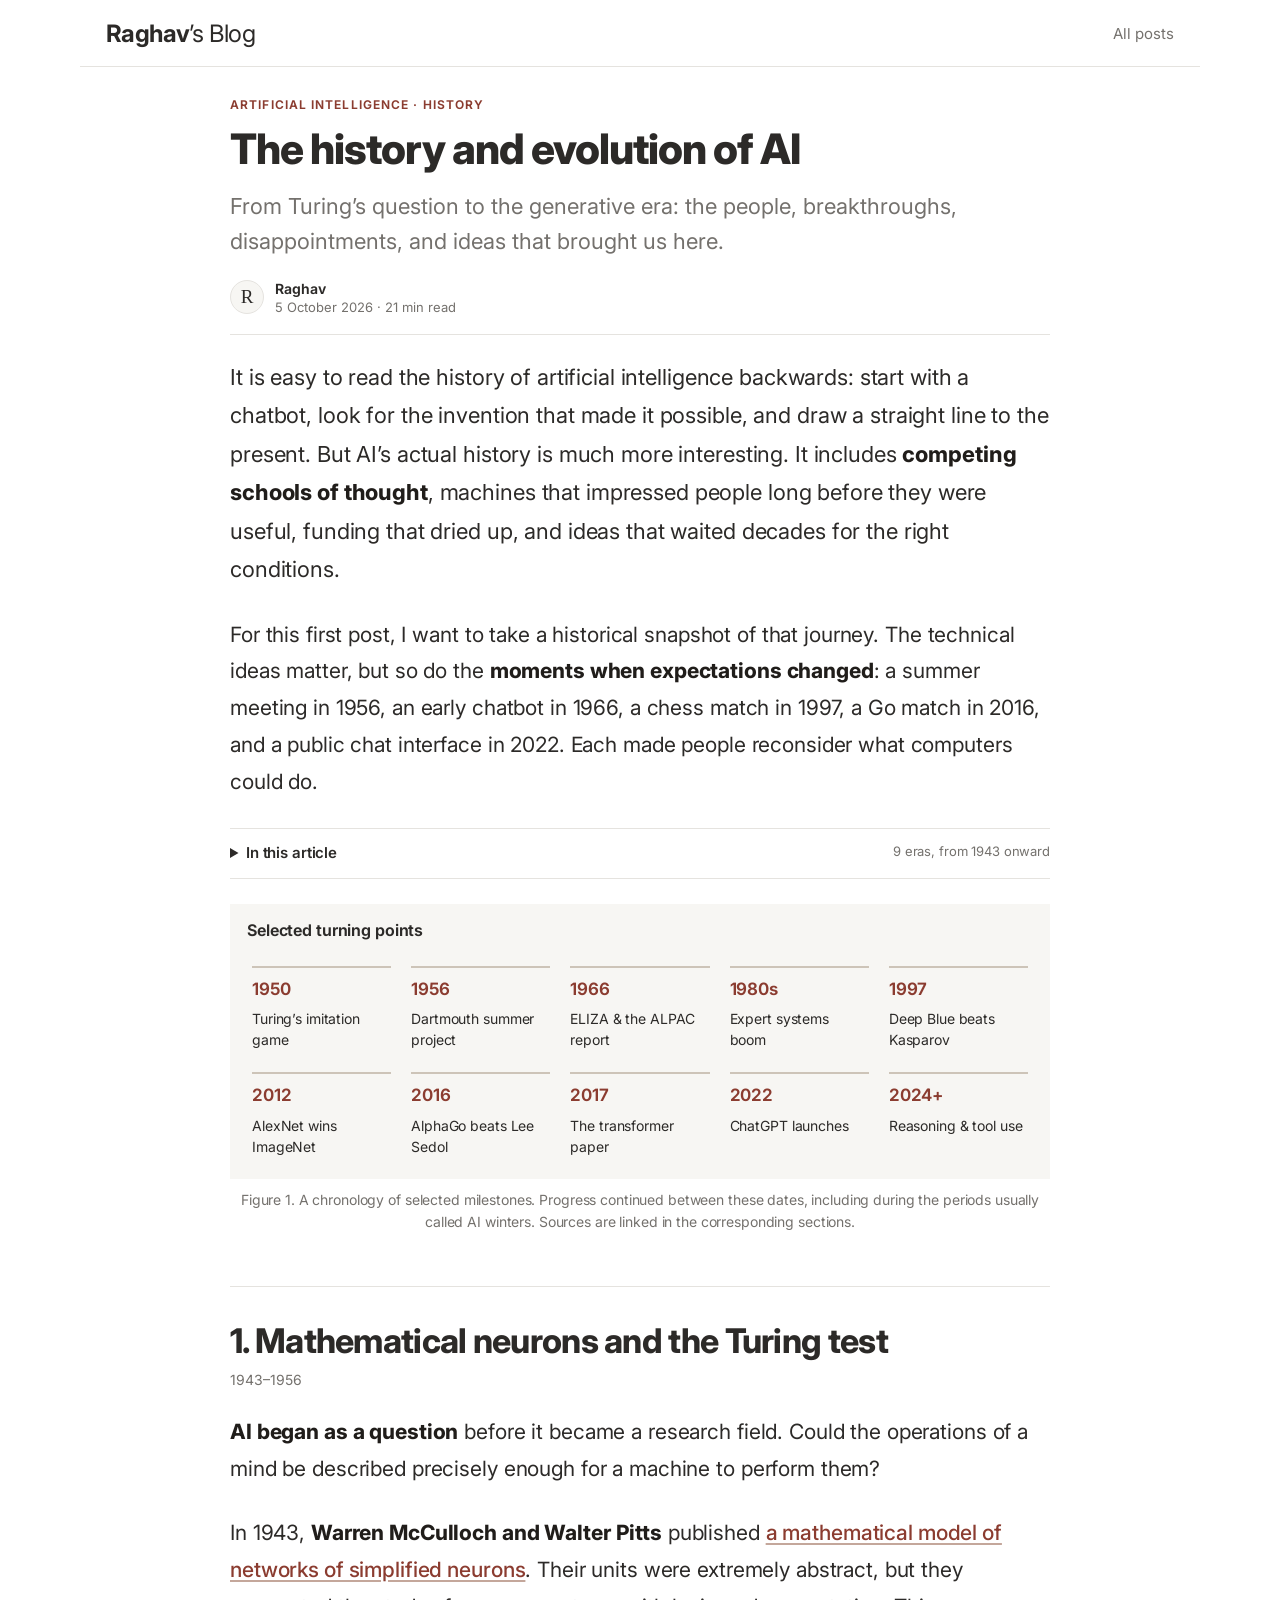
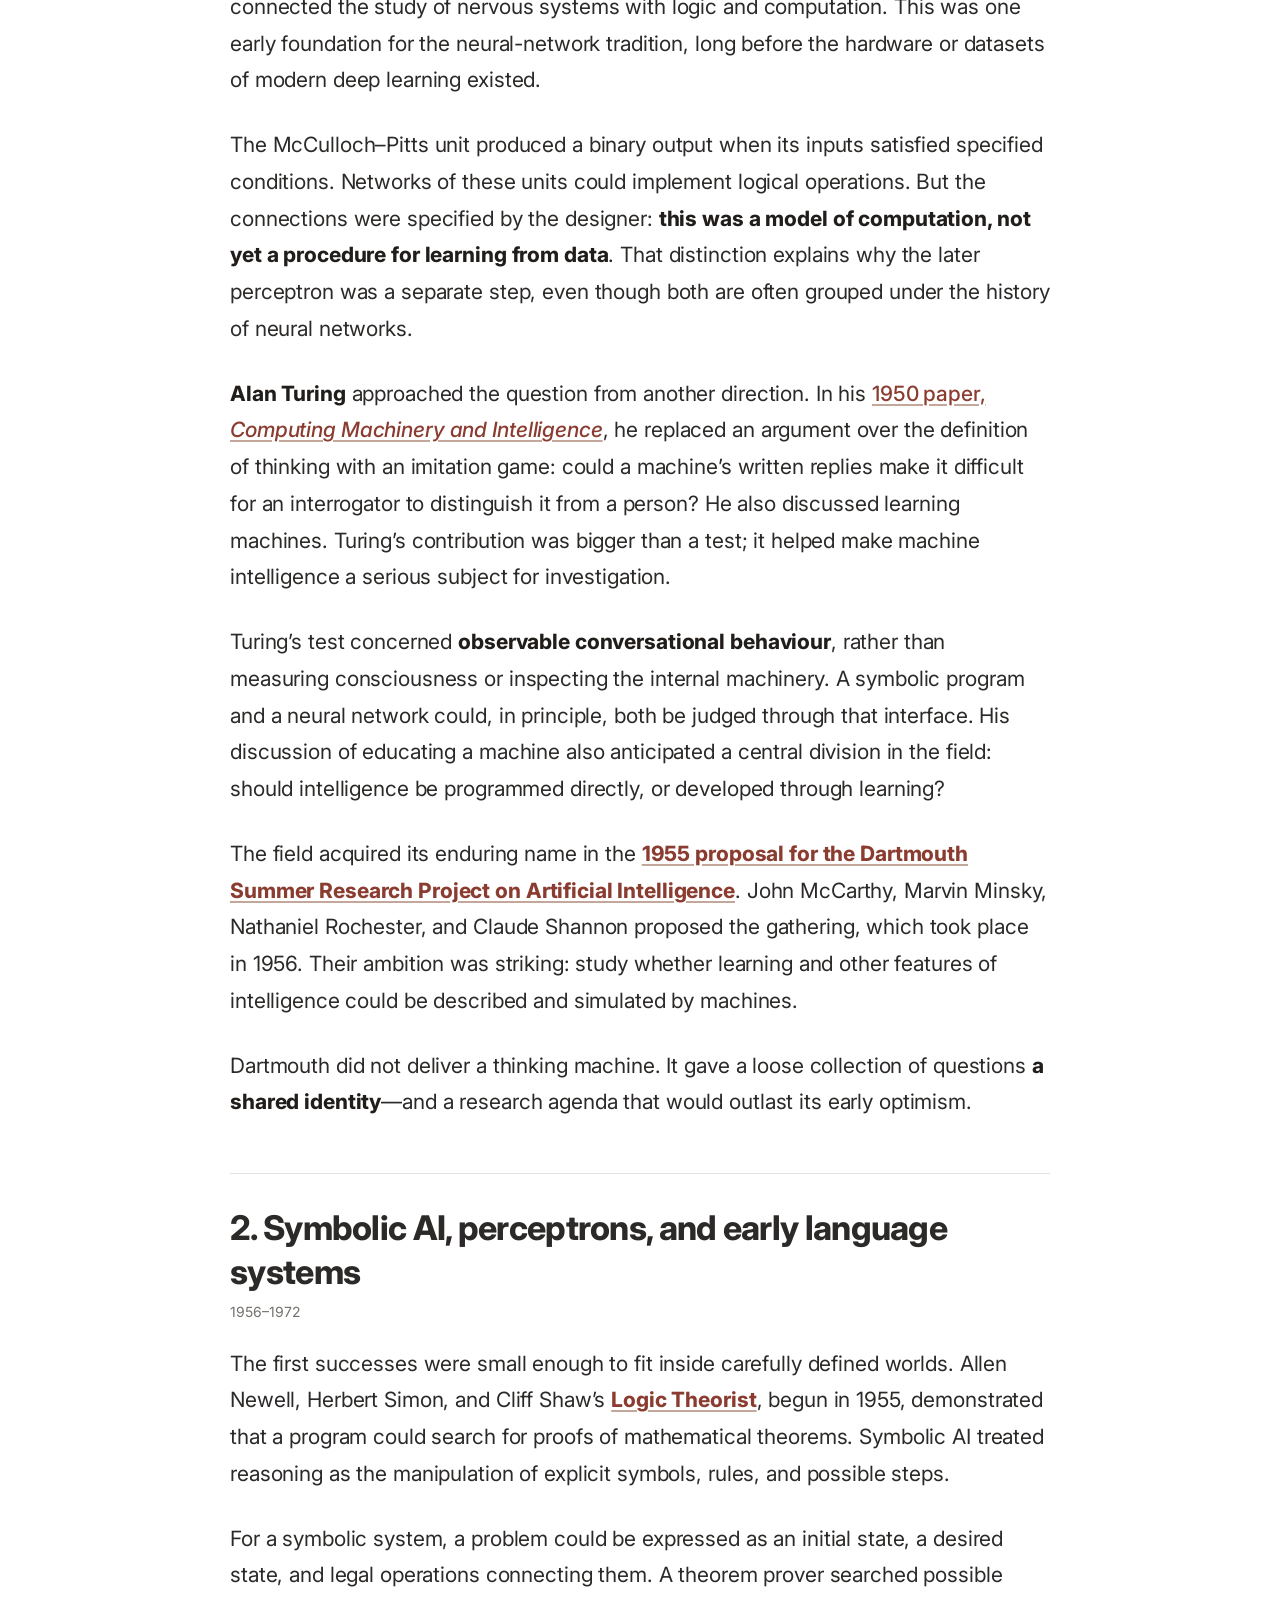
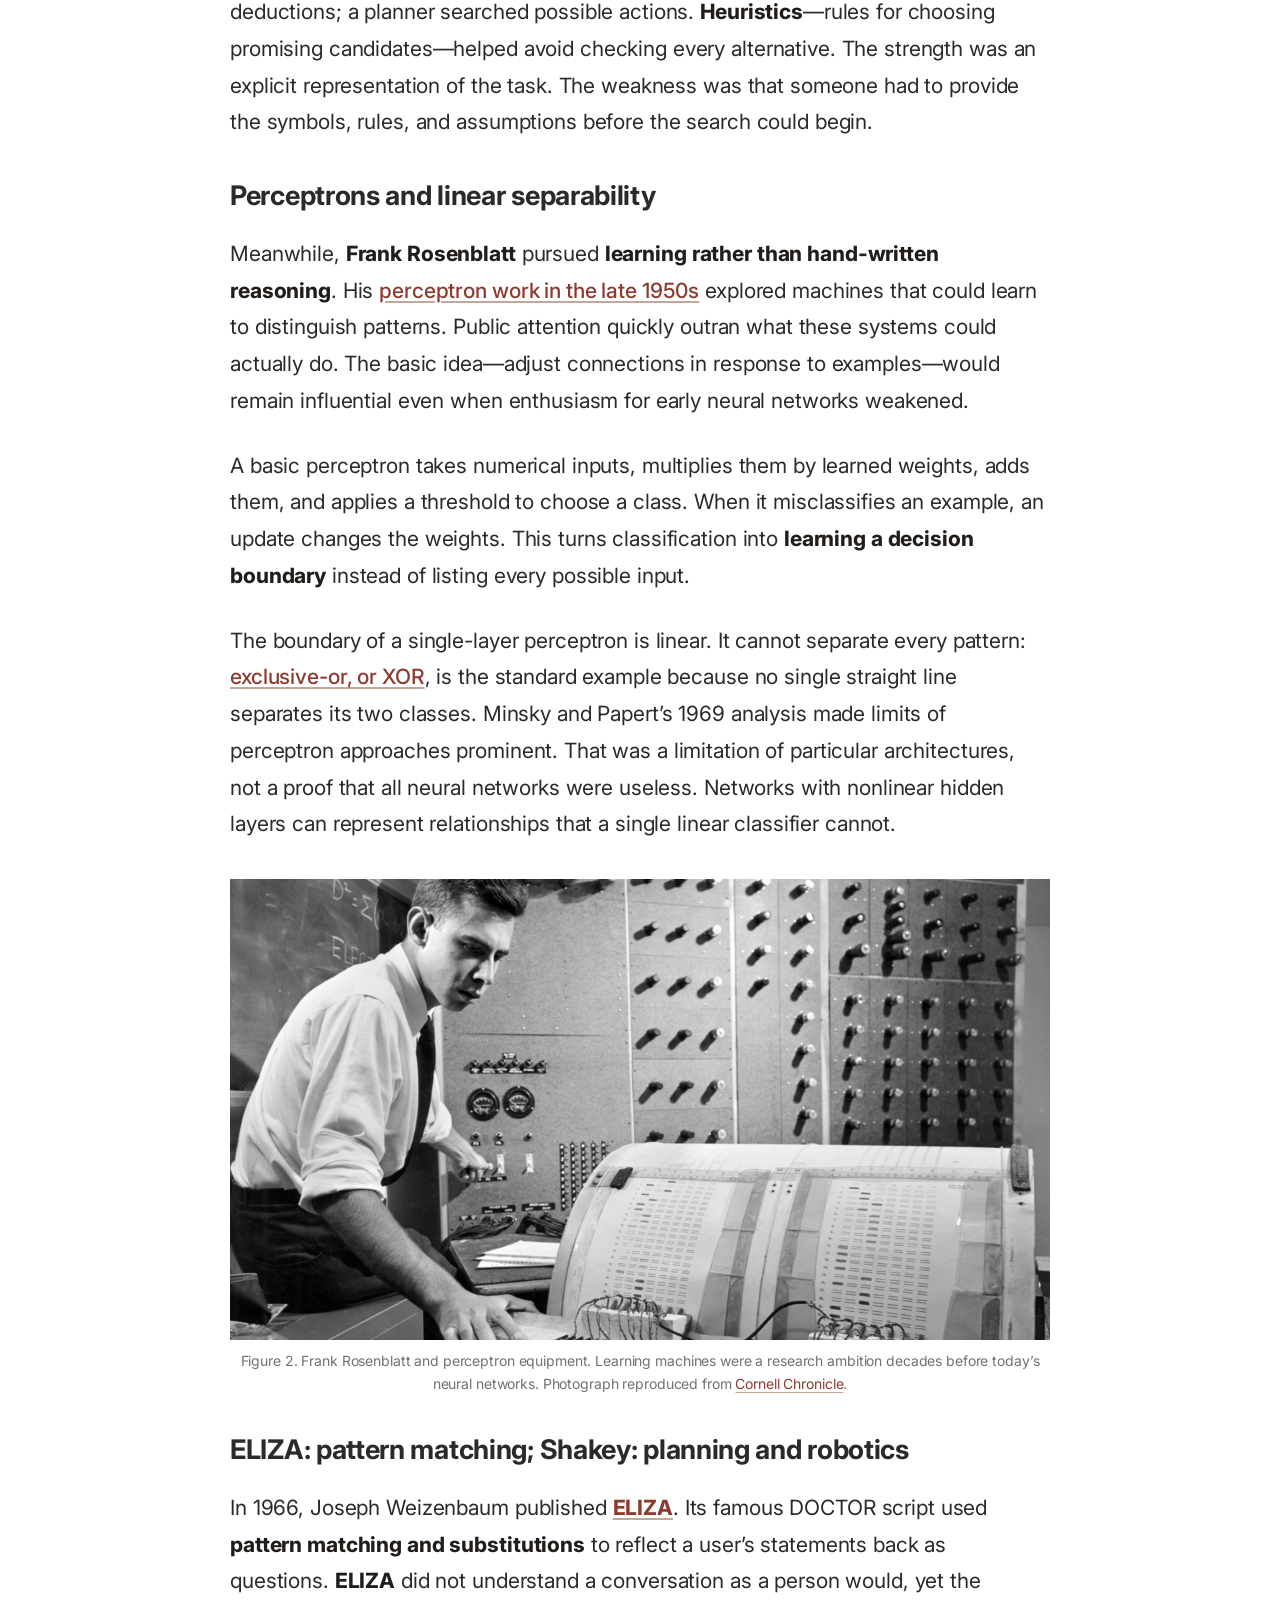
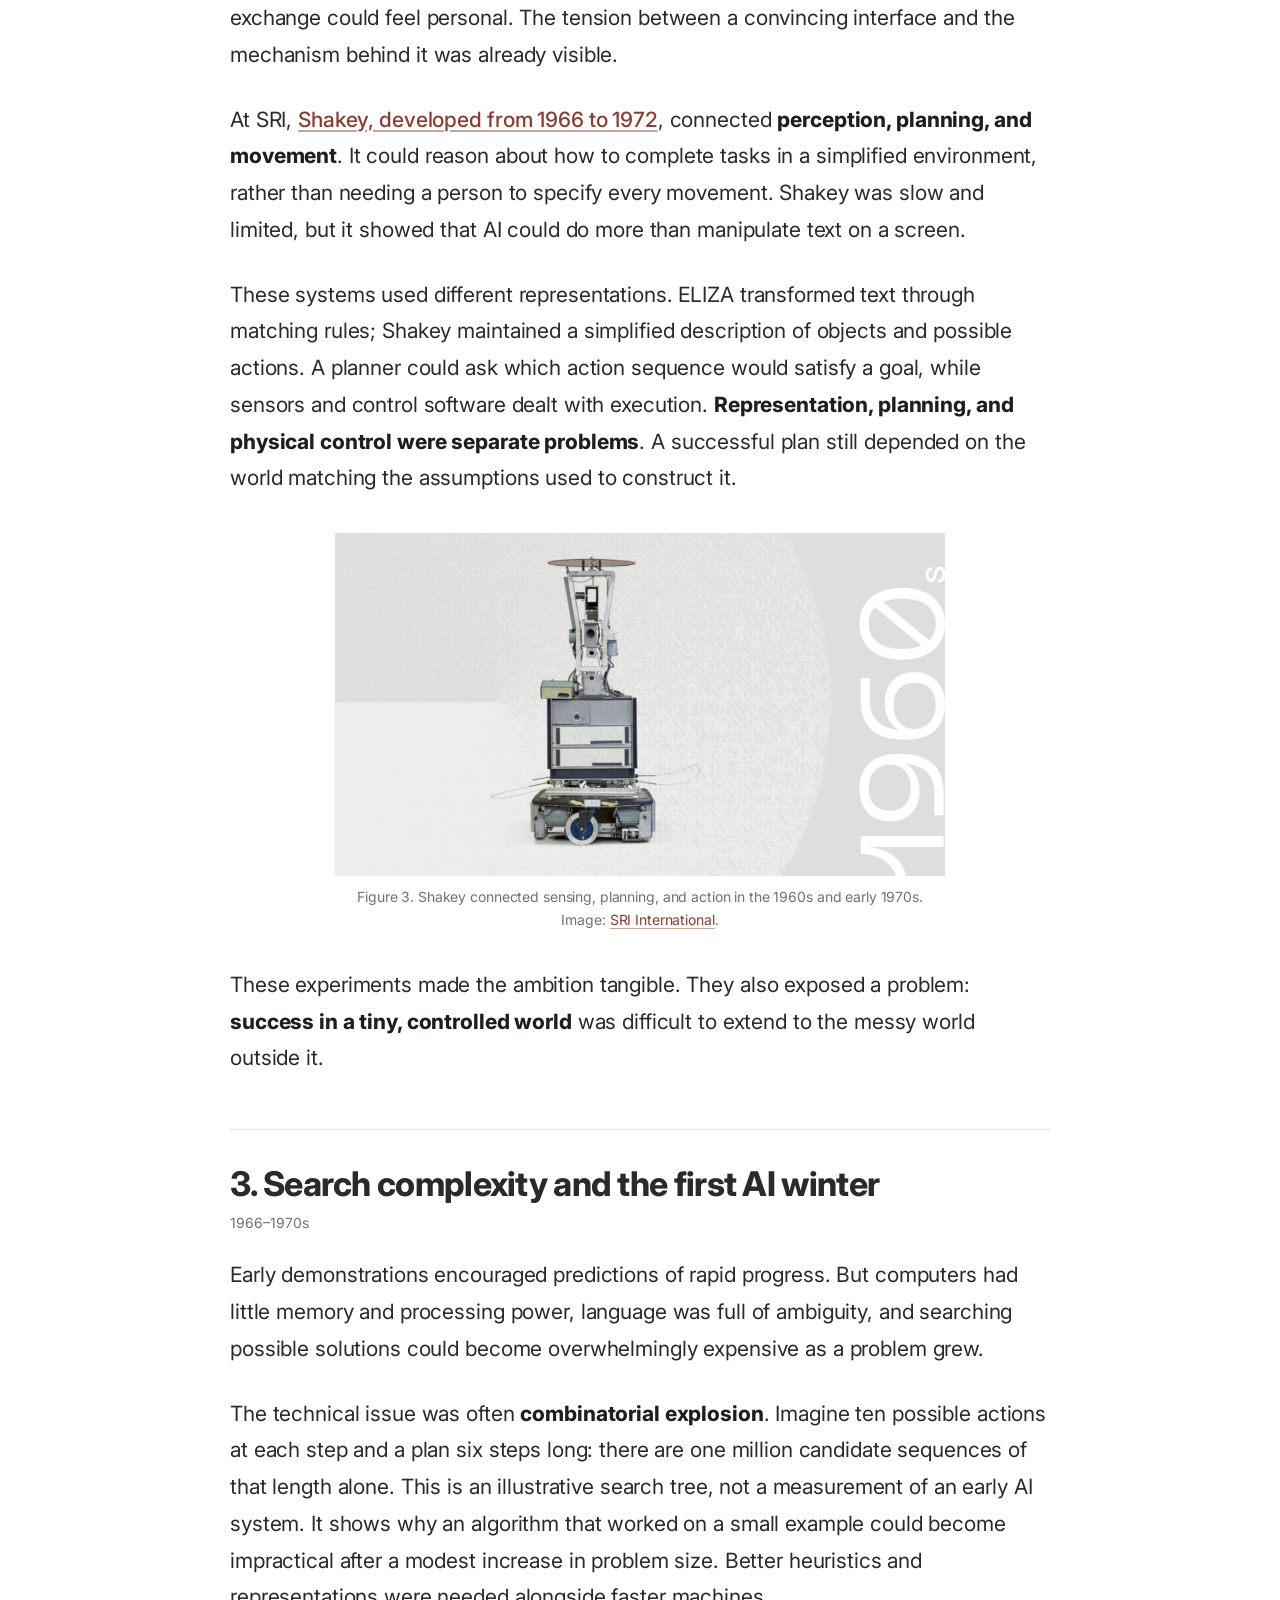
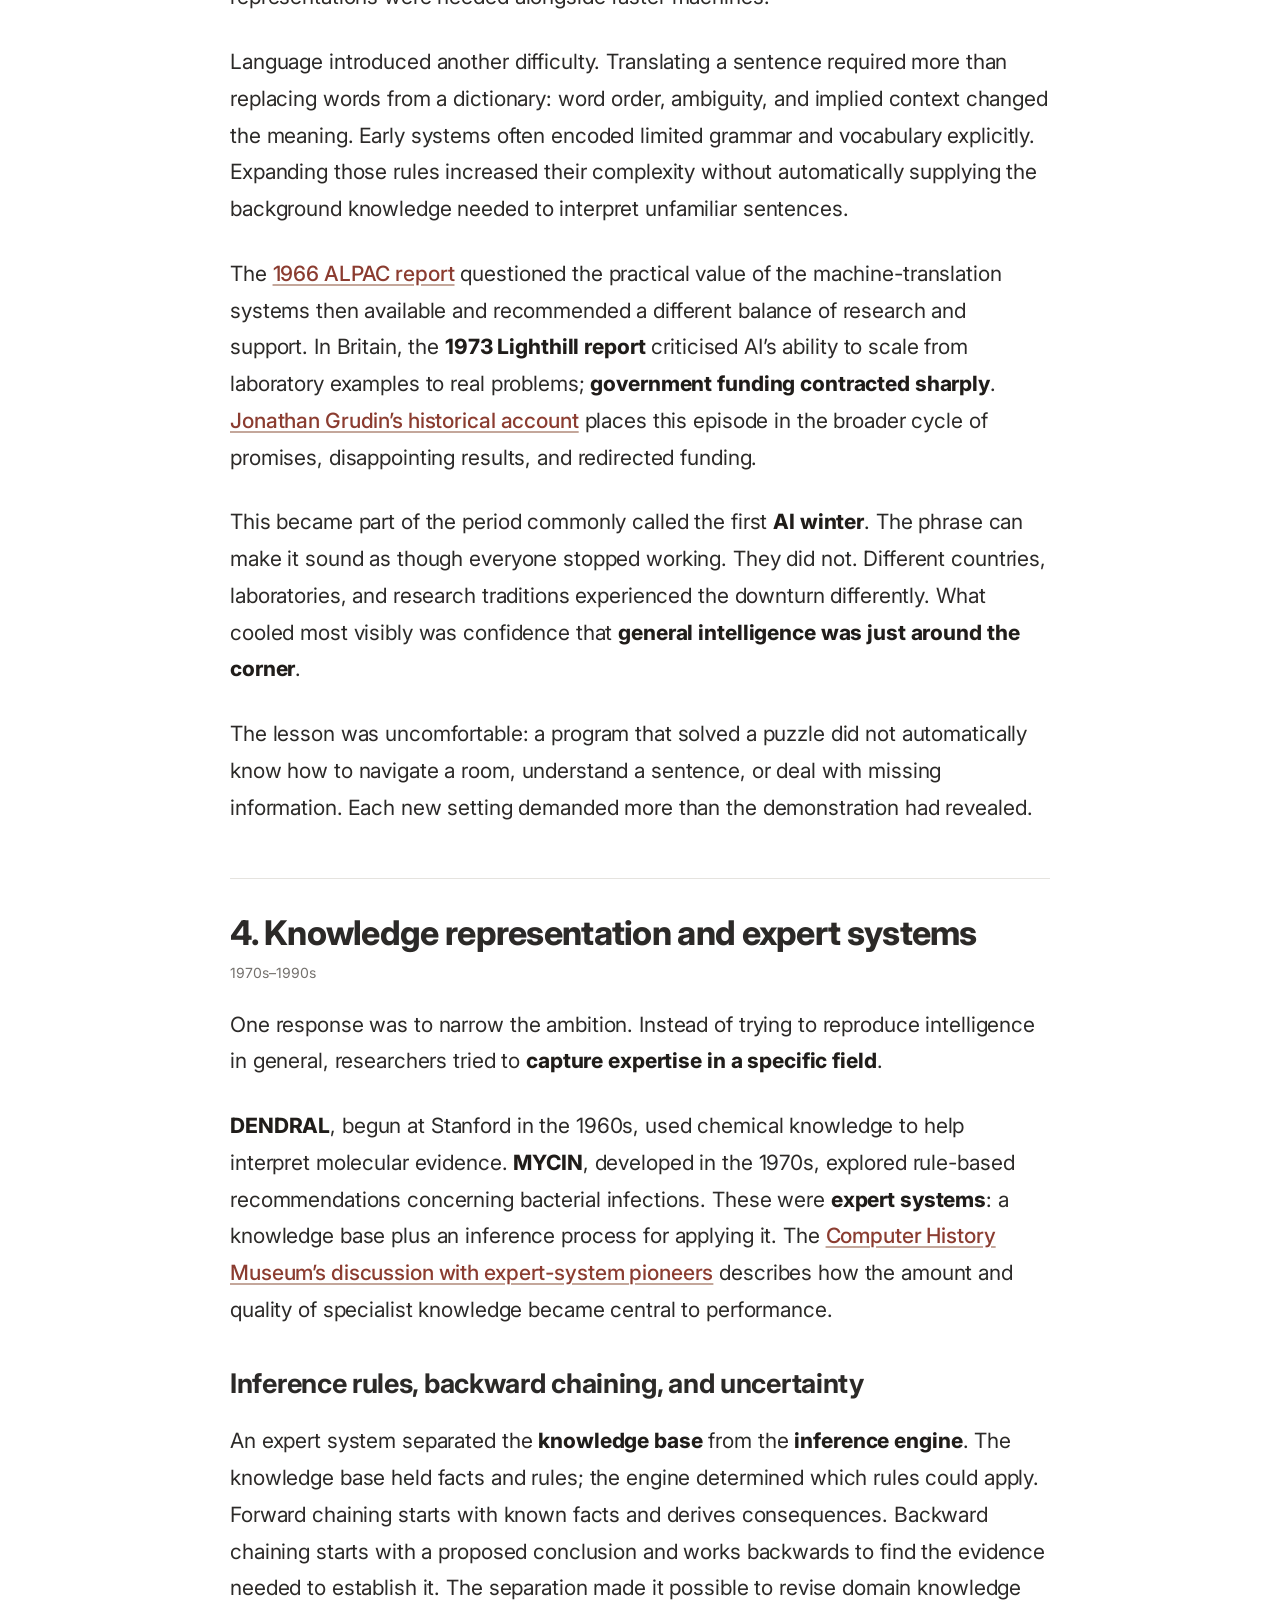
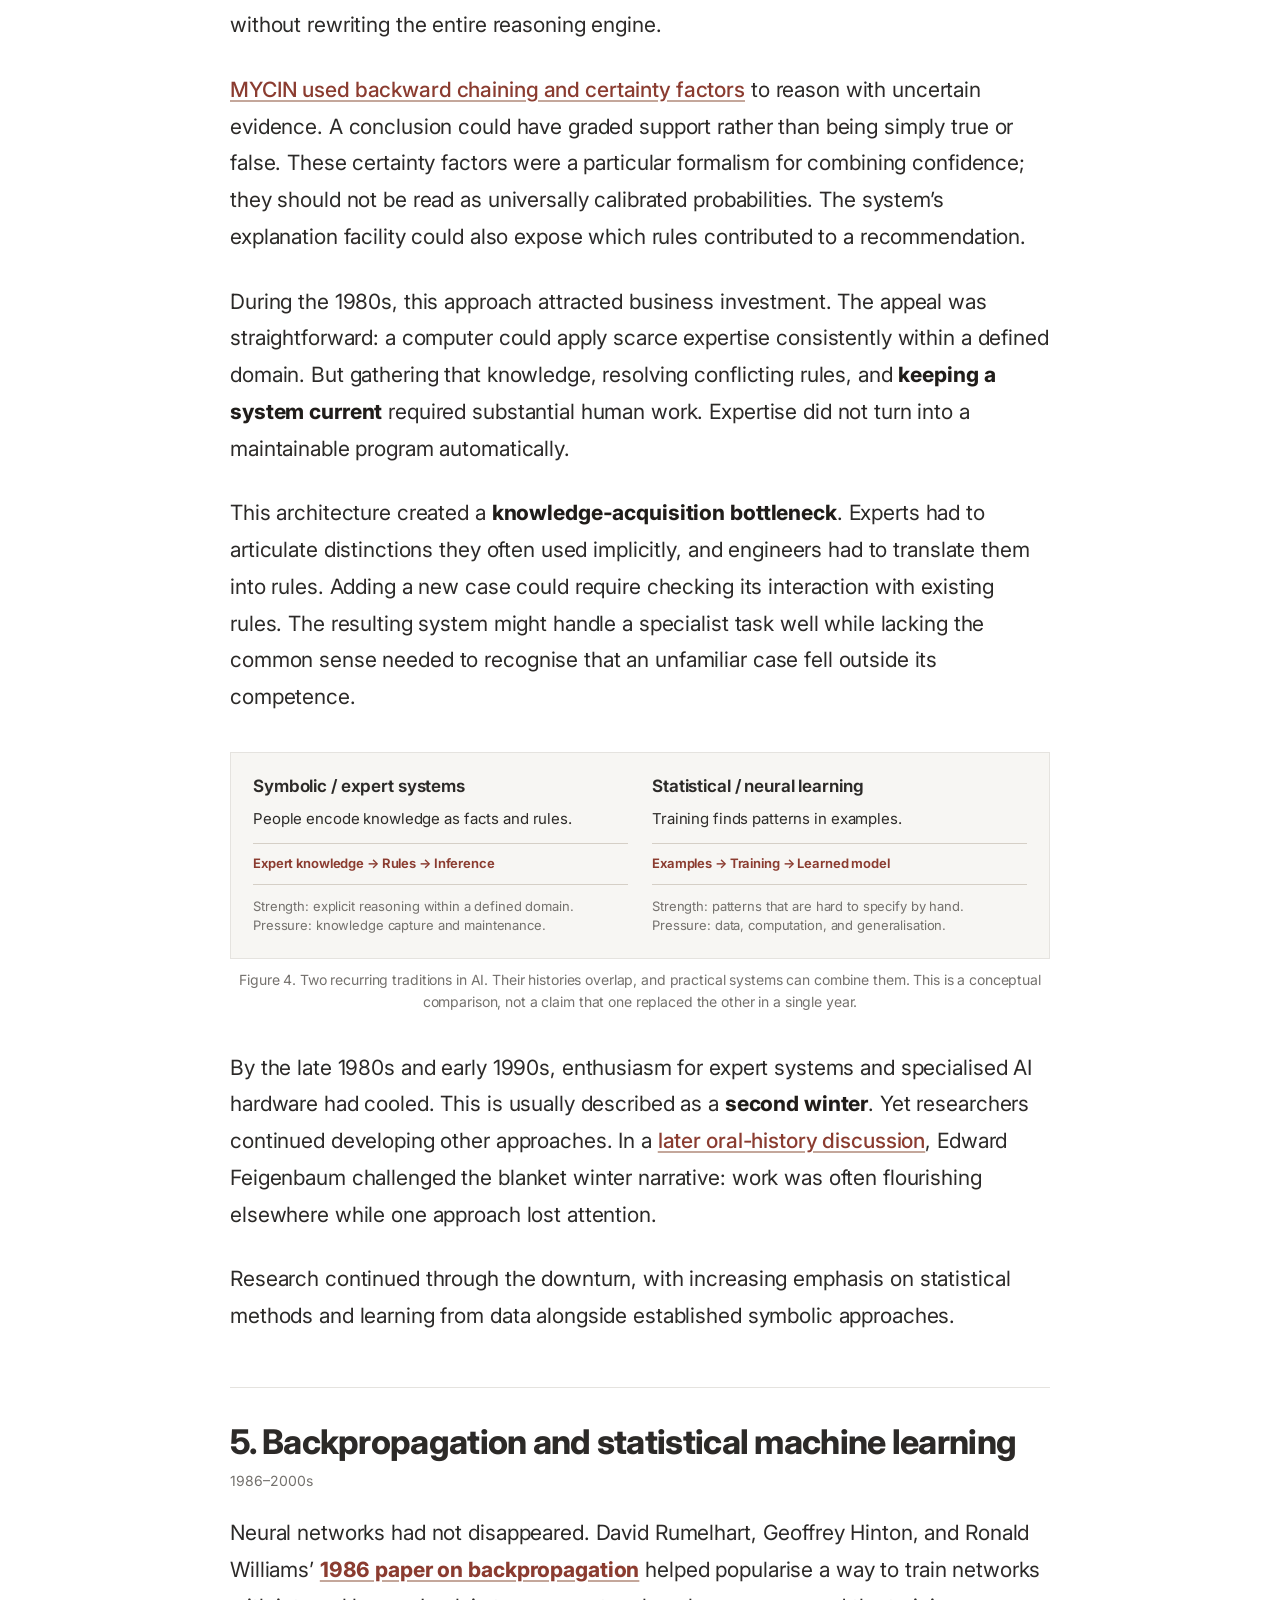
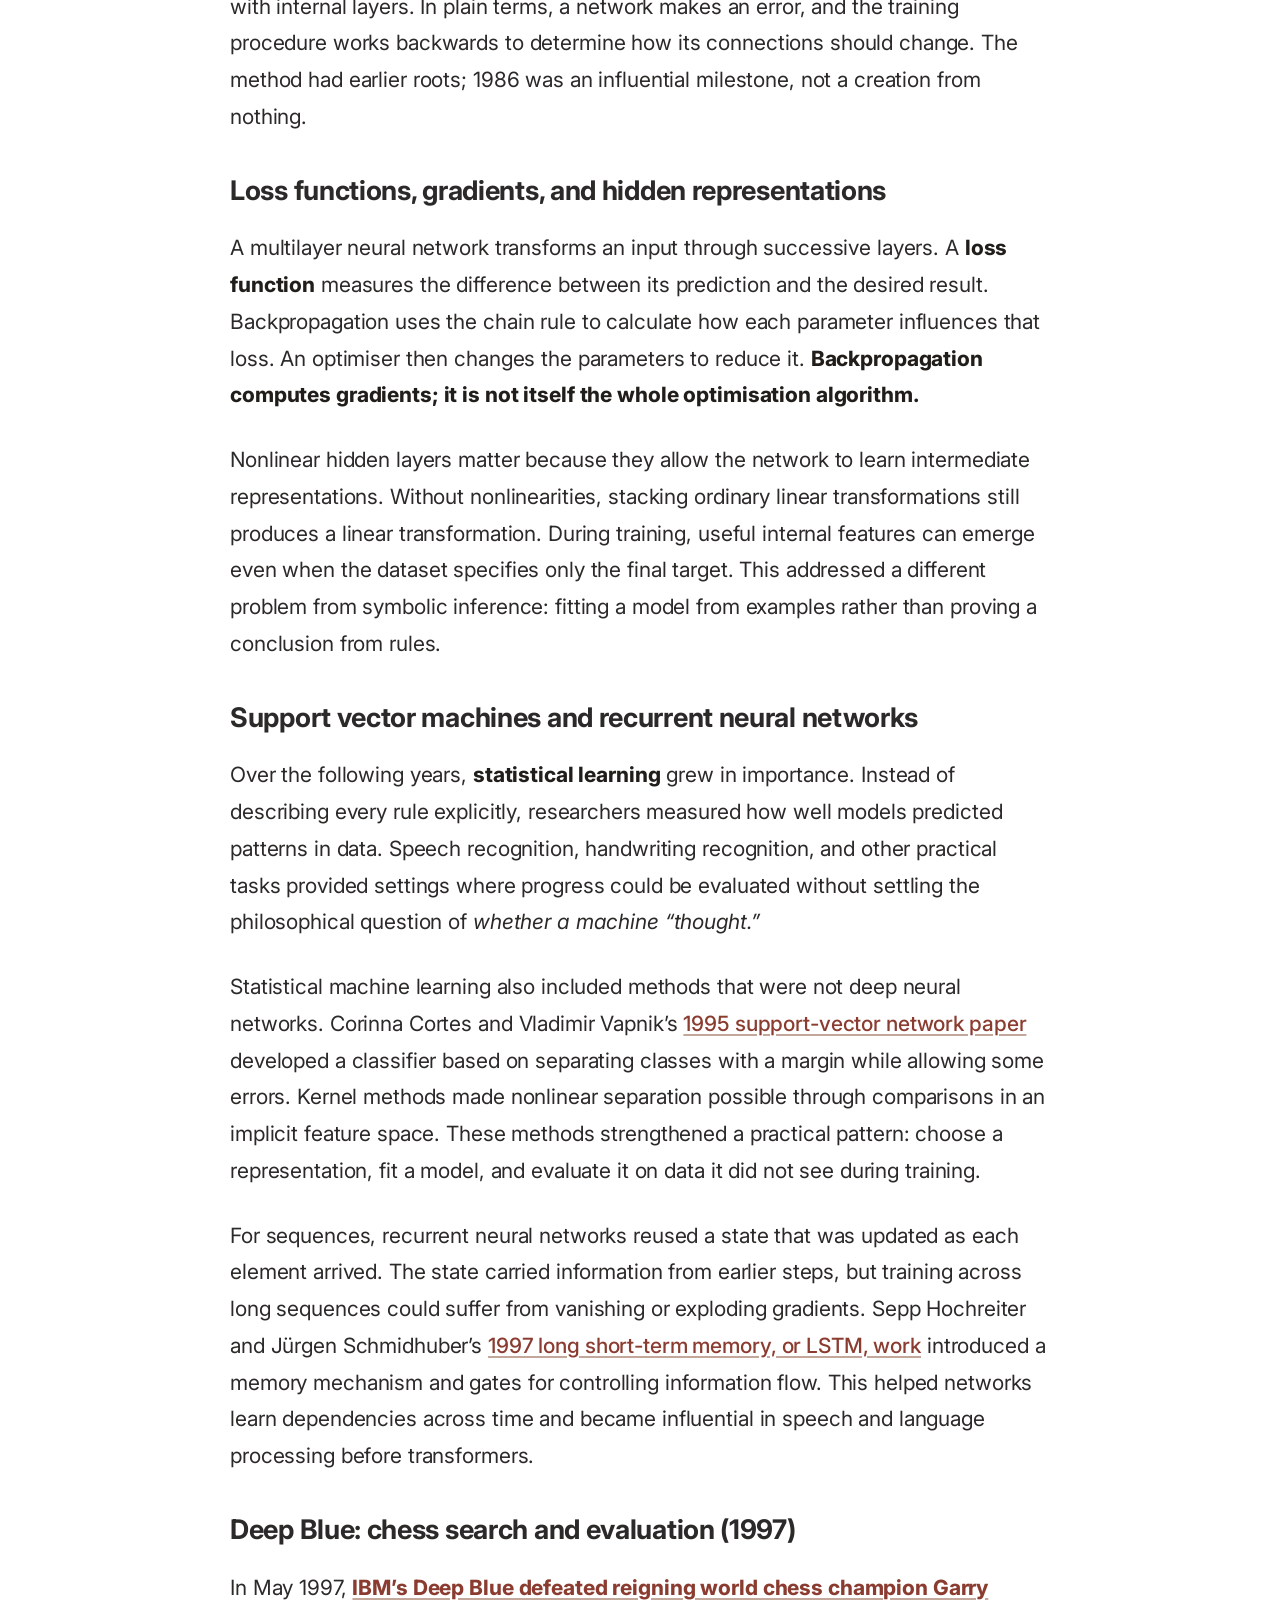
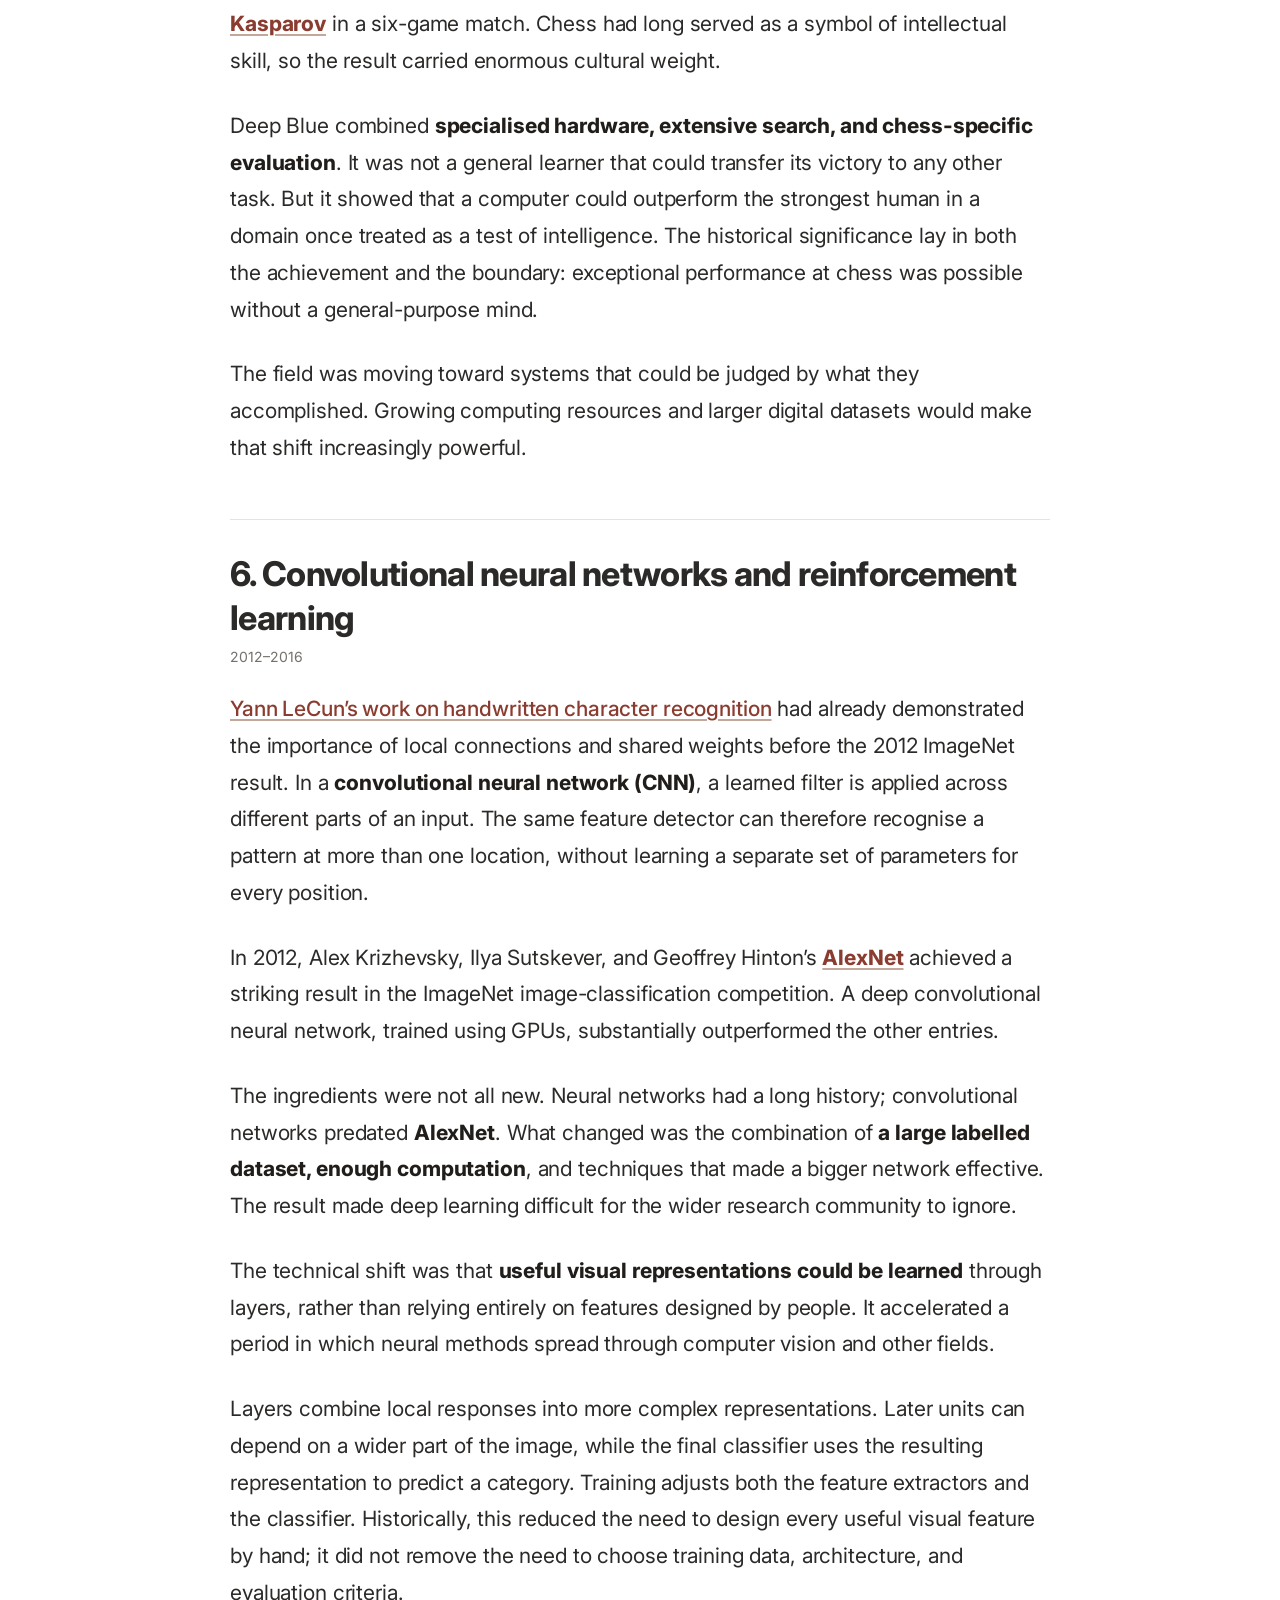
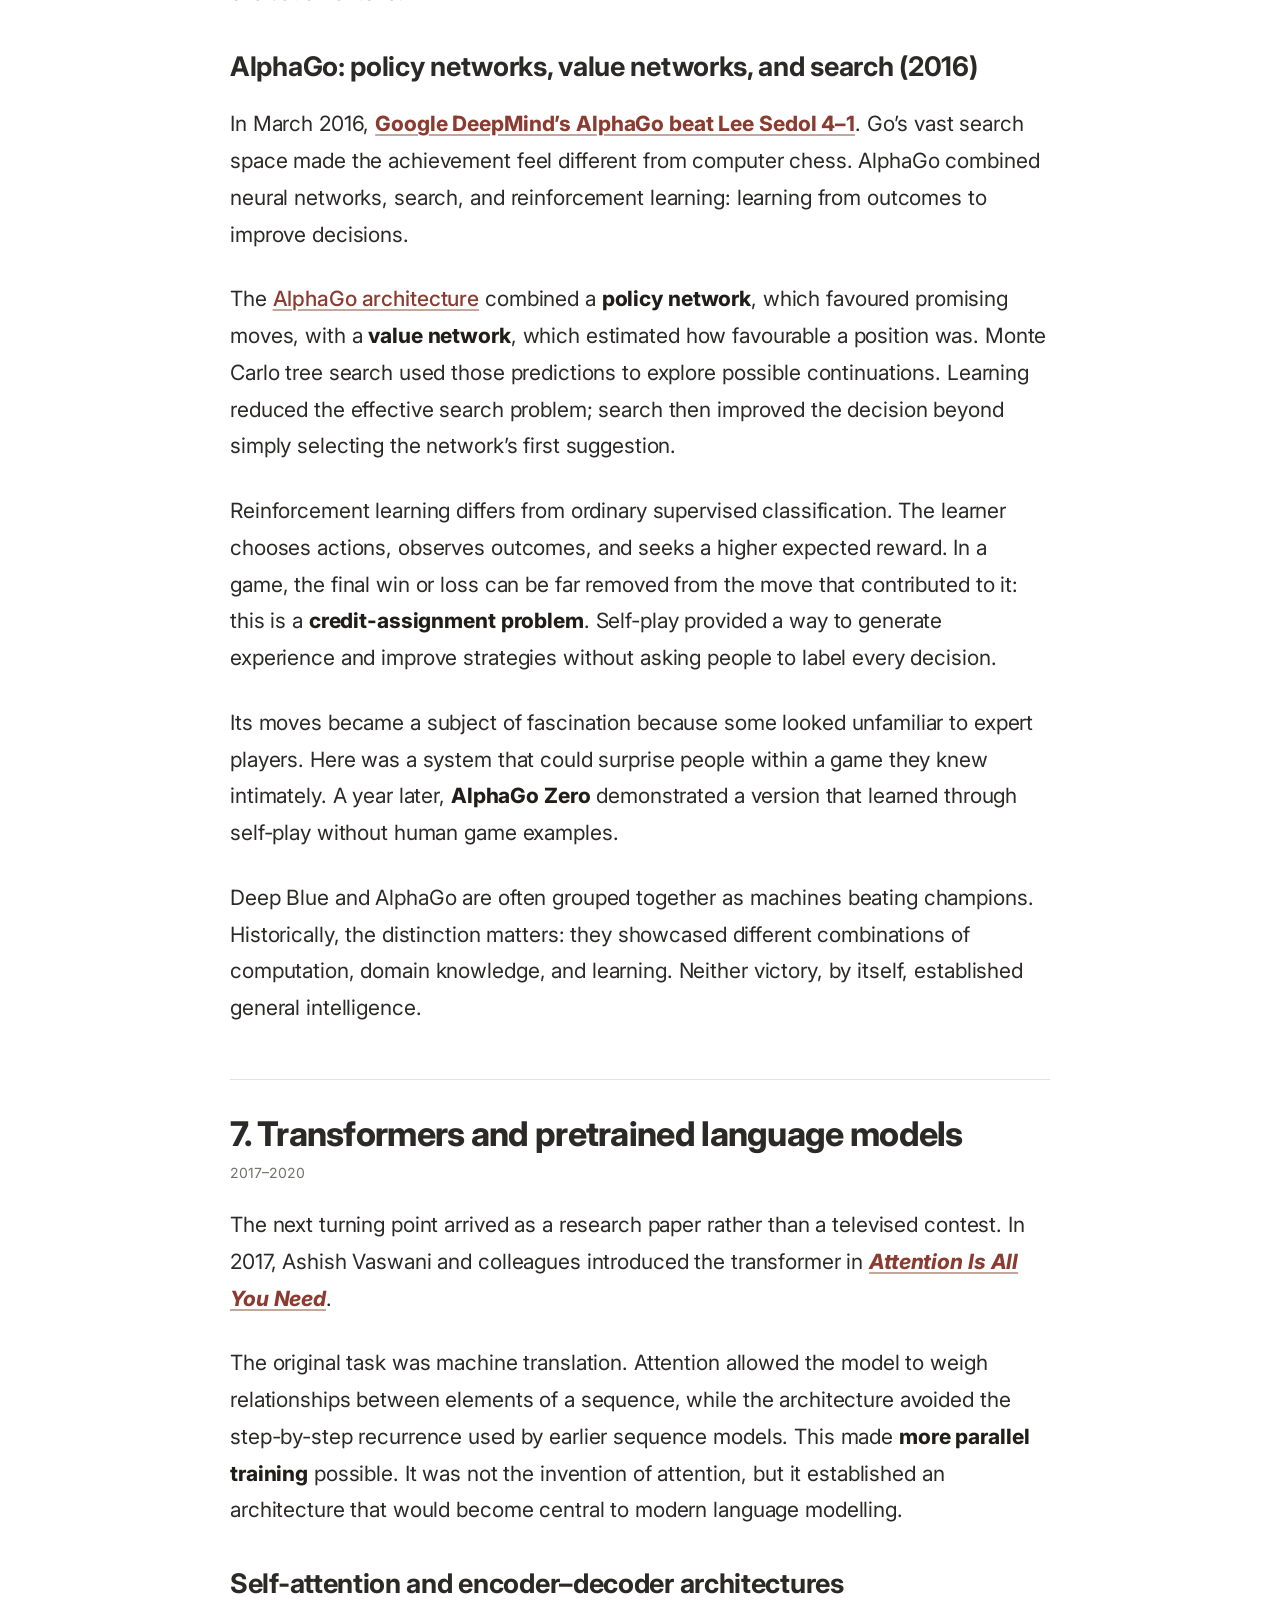
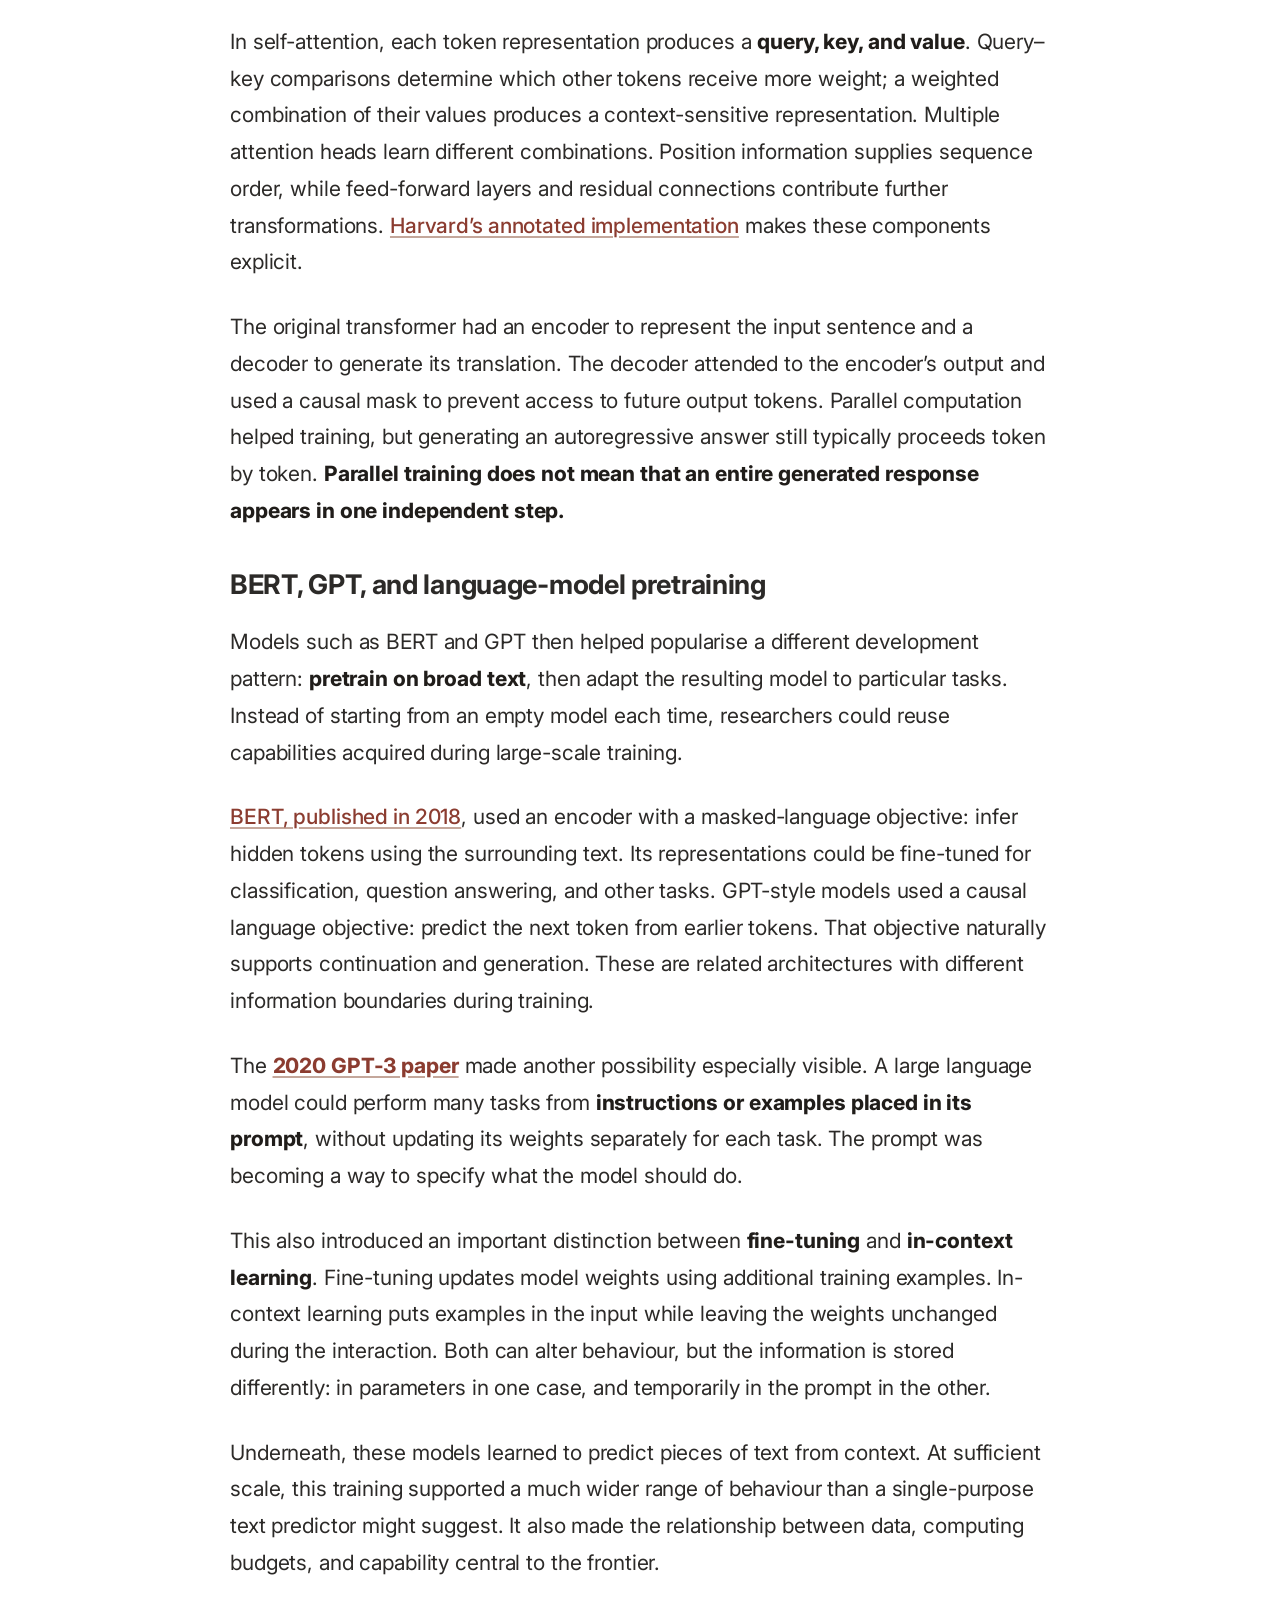
==== commit 433f19ee: "Expand AI mechanisms and use technical headings with editorial emphasis" ====
--- a/evolution-of-ai/index.html
+++ b/evolution-of-ai/index.html
@@ -26,20 +26,20 @@
   <div class="post-category">ARTIFICIAL INTELLIGENCE · HISTORY</div>
   <h1>The history and evolution of AI</h1>
   <p class="subtitle">From Turing’s question to the generative era: the people, breakthroughs, disappointments, and ideas that brought us here.</p>
-  <div class="byline"><span class="author-mark" aria-hidden="true">R</span><div><strong>Raghav</strong><span><time datetime="2026-10-05">5 October 2026</time> · 12 min read</span></div></div>
+  <div class="byline"><span class="author-mark" aria-hidden="true">R</span><div><strong>Raghav</strong><span><time datetime="2026-10-05">5 October 2026</time> · 21 min read</span></div></div>
 </header>
 <div class="prose">
-<p>It is easy to read the history of artificial intelligence backwards: start with a chatbot, look for the invention that made it possible, and draw a straight line to the present. But AI’s actual history is much more interesting. It includes competing schools of thought, machines that impressed people long before they were useful, funding that dried up, and ideas that waited decades for the right conditions.</p>
-<p>For this first post, I want to take a historical snapshot of that journey. The technical ideas matter, but so do the moments when expectations changed: a summer meeting in 1956, an early chatbot in 1966, a chess match in 1997, a Go match in 2016, and a public chat interface in 2022. Each made people reconsider what computers could do.</p>
-<details class="contents"><summary>In this article <span>9 eras, from 1943 onward</span></summary><nav aria-label="Article contents"><ol><li><a href="#origins"><span>1943–1956</span>The idea before the industry</a></li>
-<li><a href="#experiments"><span>1956–1972</span>The first wave of optimism</a></li>
-<li><a href="#winter"><span>1966–1970s</span>The first reality check</a></li>
-<li><a href="#experts"><span>1970s–1990s</span>Expert systems and another winter</a></li>
-<li><a href="#learning"><span>1986–2000s</span>Learning returns to the foreground</a></li>
-<li><a href="#deep-learning"><span>2012–2016</span>Deep learning’s public breakthrough</a></li>
-<li><a href="#transformers"><span>2017–2020</span>The transformer and the scale era</a></li>
-<li><a href="#generative"><span>2020–2023</span>AI enters everyday conversation</a></li>
-<li><a href="#frontier"><span>2024 onward</span>Reasoning, tools, and the frontier</a></li></ol></nav></details>
+<p>It is easy to read the history of artificial intelligence backwards: start with a chatbot, look for the invention that made it possible, and draw a straight line to the present. But AI’s actual history is much more interesting. It includes <strong>competing schools of thought</strong>, machines that impressed people long before they were useful, funding that dried up, and ideas that waited decades for the right conditions.</p>
+<p>For this first post, I want to take a historical snapshot of that journey. The technical ideas matter, but so do the <strong>moments when expectations changed</strong>: a summer meeting in 1956, an early chatbot in 1966, a chess match in 1997, a Go match in 2016, and a public chat interface in 2022. Each made people reconsider what computers could do.</p>
+<details class="contents"><summary>In this article <span>9 eras, from 1943 onward</span></summary><nav aria-label="Article contents"><ol><li><a href="#origins"><span>1943–1956</span>Mathematical neurons and the Turing test</a></li>
+<li><a href="#experiments"><span>1956–1972</span>Symbolic AI, perceptrons, and early language systems</a></li>
+<li><a href="#winter"><span>1966–1970s</span>Search complexity and the first AI winter</a></li>
+<li><a href="#experts"><span>1970s–1990s</span>Knowledge representation and expert systems</a></li>
+<li><a href="#learning"><span>1986–2000s</span>Backpropagation and statistical machine learning</a></li>
+<li><a href="#deep-learning"><span>2012–2016</span>Convolutional neural networks and reinforcement learning</a></li>
+<li><a href="#transformers"><span>2017–2020</span>Transformers and pretrained language models</a></li>
+<li><a href="#generative"><span>2020–2023</span>Foundation models, diffusion, and instruction tuning</a></li>
+<li><a href="#frontier"><span>2024 onward</span>Reasoning models and tool-using agents</a></li></ol></nav></details>
 <figure class="timeline-figure">
 <div class="timeline-title">Selected turning points</div>
 <div class="timeline-grid">
@@ -47,85 +47,147 @@
 </div><figcaption>Figure 1. A chronology of selected milestones. Progress continued between these dates, including during the periods usually called AI winters. Sources are linked in the corresponding sections.</figcaption>
 </figure>
 <section id="origins">
-<h2>1. The idea before the industry <span>1943–1956</span></h2>
-<p>AI began as a question before it became a research field. Could the operations of a mind be described precisely enough for a machine to perform them?</p>
-<p>In 1943, Warren McCulloch and Walter Pitts published <a href="https://home.csulb.edu/~cwallis/382/readings/482/mccolloch.logical.calculus.ideas.1943.pdf">a mathematical model of networks of simplified neurons</a>. Their units were extremely abstract, but they connected the study of nervous systems with logic and computation. This was one early foundation for the neural-network tradition, long before the hardware or datasets of modern deep learning existed.</p>
-<p>Alan Turing approached the question from another direction. In his <a href="https://turingarchive.kings.cam.ac.uk/computing-machinery-and-intelligence">1950 paper, <em>Computing Machinery and Intelligence</em></a>, he replaced an argument over the definition of thinking with an imitation game: could a machine’s written replies make it difficult for an interrogator to distinguish it from a person? He also discussed learning machines. Turing’s contribution was bigger than a test; it helped make machine intelligence a serious subject for investigation.</p>
-<p>The field acquired its enduring name in the <a href="https://www-formal.stanford.edu/jmc/history/dartmouth/dartmouth.html">1955 proposal for the Dartmouth Summer Research Project on Artificial Intelligence</a>. John McCarthy, Marvin Minsky, Nathaniel Rochester, and Claude Shannon proposed the gathering, which took place in 1956. Their ambition was striking: study whether learning and other features of intelligence could be described and simulated by machines.</p>
-<p>Dartmouth did not deliver a thinking machine. It gave a loose collection of questions a shared identity—and a research agenda that would outlast its early optimism.</p>
+<h2>1. Mathematical neurons and the Turing test <span>1943–1956</span></h2>
+<p><strong>AI began as a question</strong> before it became a research field. Could the operations of a mind be described precisely enough for a machine to perform them?</p>
+<p>In 1943, <strong>Warren McCulloch and Walter Pitts</strong> published <a href="https://home.csulb.edu/~cwallis/382/readings/482/mccolloch.logical.calculus.ideas.1943.pdf">a mathematical model of networks of simplified neurons</a>. Their units were extremely abstract, but they connected the study of nervous systems with logic and computation. This was one early foundation for the neural-network tradition, long before the hardware or datasets of modern deep learning existed.</p>
+
+<p>The McCulloch–Pitts unit produced a binary output when its inputs satisfied specified conditions. Networks of these units could implement logical operations. But the connections were specified by the designer: <strong>this was a model of computation, not yet a procedure for learning from data</strong>. That distinction explains why the later perceptron was a separate step, even though both are often grouped under the history of neural networks.</p>
+<p><strong>Alan Turing</strong> approached the question from another direction. In his <a href="https://turingarchive.kings.cam.ac.uk/computing-machinery-and-intelligence">1950 paper, <em>Computing Machinery and Intelligence</em></a>, he replaced an argument over the definition of thinking with an imitation game: could a machine’s written replies make it difficult for an interrogator to distinguish it from a person? He also discussed learning machines. Turing’s contribution was bigger than a test; it helped make machine intelligence a serious subject for investigation.</p>
+
+<p>Turing’s test concerned <strong>observable conversational behaviour</strong>, rather than measuring consciousness or inspecting the internal machinery. A symbolic program and a neural network could, in principle, both be judged through that interface. His discussion of educating a machine also anticipated a central division in the field: should intelligence be programmed directly, or developed through learning?</p>
+<p>The field acquired its enduring name in the <a href="https://www-formal.stanford.edu/jmc/history/dartmouth/dartmouth.html"><strong>1955 proposal for the Dartmouth Summer Research Project on Artificial Intelligence</strong></a>. John McCarthy, Marvin Minsky, Nathaniel Rochester, and Claude Shannon proposed the gathering, which took place in 1956. Their ambition was striking: study whether learning and other features of intelligence could be described and simulated by machines.</p>
+<p>Dartmouth did not deliver a thinking machine. It gave a loose collection of questions <strong>a shared identity</strong>—and a research agenda that would outlast its early optimism.</p>
 </section>
 <section id="experiments">
-<h2>2. The first wave of optimism <span>1956–1972</span></h2>
-<p>The first successes were small enough to fit inside carefully defined worlds. Allen Newell, Herbert Simon, and Cliff Shaw’s <a href="https://www.computerhistory.org/timeline/ai-robotics/">Logic Theorist</a>, begun in 1955, demonstrated that a program could search for proofs of mathematical theorems. Symbolic AI treated reasoning as the manipulation of explicit symbols, rules, and possible steps.</p>
-<p>Meanwhile, Frank Rosenblatt pursued learning rather than hand-written reasoning. His <a href="https://news.cornell.edu/stories/2019/09/professors-perceptron-paved-way-ai-60-years-too-soon">perceptron work in the late 1950s</a> explored machines that could learn to distinguish patterns. Public attention quickly outran what these systems could actually do. The basic idea—adjust connections in response to examples—would remain influential even when enthusiasm for early neural networks weakened.</p>
+<h2>2. Symbolic AI, perceptrons, and early language systems <span>1956–1972</span></h2>
+<p>The first successes were small enough to fit inside carefully defined worlds. Allen Newell, Herbert Simon, and Cliff Shaw’s <a href="https://www.computerhistory.org/timeline/ai-robotics/"><strong>Logic Theorist</strong></a>, begun in 1955, demonstrated that a program could search for proofs of mathematical theorems. Symbolic AI treated reasoning as the manipulation of explicit symbols, rules, and possible steps.</p>
+
+<p>For a symbolic system, a problem could be expressed as an initial state, a desired state, and legal operations connecting them. A theorem prover searched possible deductions; a planner searched possible actions. <strong>Heuristics</strong>—rules for choosing promising candidates—helped avoid checking every alternative. The strength was an explicit representation of the task. The weakness was that someone had to provide the symbols, rules, and assumptions before the search could begin.</p>
+<h3>Perceptrons and linear separability</h3>
+<p>Meanwhile, <strong>Frank Rosenblatt</strong> pursued <strong>learning rather than hand-written reasoning</strong>. His <a href="https://news.cornell.edu/stories/2019/09/professors-perceptron-paved-way-ai-60-years-too-soon">perceptron work in the late 1950s</a> explored machines that could learn to distinguish patterns. Public attention quickly outran what these systems could actually do. The basic idea—adjust connections in response to examples—would remain influential even when enthusiasm for early neural networks weakened.</p>
+
+<p>A basic perceptron takes numerical inputs, multiplies them by learned weights, adds them, and applies a threshold to choose a class. When it misclassifies an example, an update changes the weights. This turns classification into <strong>learning a decision boundary</strong> instead of listing every possible input.</p>
+<p>The boundary of a single-layer perceptron is linear. It cannot separate every pattern: <a href="https://web.stanford.edu/group/pdplab/pdphandbookV3/handbookch6.html">exclusive-or, or XOR</a>, is the standard example because no single straight line separates its two classes. Minsky and Papert’s 1969 analysis made limits of perceptron approaches prominent. That was a limitation of particular architectures, not a proof that all neural networks were useless. Networks with nonlinear hidden layers can represent relationships that a single linear classifier cannot.</p>
 <figure><img src="../assets/rosenblatt-perceptron.jpg" alt="Frank Rosenblatt beside early perceptron equipment, surrounded by switches, dials, and recording machinery." width="1140" height="641" loading="lazy"><figcaption>Figure 2. Frank Rosenblatt and perceptron equipment. Learning machines were a research ambition decades before today’s neural networks. Photograph reproduced from <a href="https://news.cornell.edu/stories/2019/09/professors-perceptron-paved-way-ai-60-years-too-soon">Cornell Chronicle</a>.</figcaption></figure>
-<h3>Conversation and action, in miniature</h3>
-<p>In 1966, Joseph Weizenbaum published <a href="https://cse.buffalo.edu/~rapaport/572/S02/weizenbaum.eliza.1966reprint.pdf">ELIZA</a>. Its famous DOCTOR script used pattern matching and substitutions to reflect a user’s statements back as questions. ELIZA did not understand a conversation as a person would, yet the exchange could feel personal. The tension between a convincing interface and the mechanism behind it was already visible.</p>
-<p>At SRI, <a href="https://www.sri.com/hoi/shakey-the-robot/">Shakey, developed from 1966 to 1972</a>, connected perception, planning, and movement. It could reason about how to complete tasks in a simplified environment, rather than needing a person to specify every movement. Shakey was slow and limited, but it showed that AI could do more than manipulate text on a screen.</p>
+<h3>ELIZA: pattern matching; Shakey: planning and robotics</h3>
+<p>In 1966, Joseph Weizenbaum published <a href="https://cse.buffalo.edu/~rapaport/572/S02/weizenbaum.eliza.1966reprint.pdf"><strong>ELIZA</strong></a>. Its famous DOCTOR script used <strong>pattern matching and substitutions</strong> to reflect a user’s statements back as questions. <strong>ELIZA</strong> did not understand a conversation as a person would, yet the exchange could feel personal. The tension between a convincing interface and the mechanism behind it was already visible.</p>
+<p>At SRI, <a href="https://www.sri.com/hoi/shakey-the-robot/">Shakey, developed from 1966 to 1972</a>, connected <strong>perception, planning, and movement</strong>. It could reason about how to complete tasks in a simplified environment, rather than needing a person to specify every movement. Shakey was slow and limited, but it showed that AI could do more than manipulate text on a screen.</p>
+
+<p>These systems used different representations. ELIZA transformed text through matching rules; Shakey maintained a simplified description of objects and possible actions. A planner could ask which action sequence would satisfy a goal, while sensors and control software dealt with execution. <strong>Representation, planning, and physical control were separate problems</strong>. A successful plan still depended on the world matching the assumptions used to construct it.</p>
 <figure class="shakey-figure"><img src="../assets/shakey.jpg" alt="SRI’s Shakey robot, with its mobile base, camera assembly, and sensors." width="1024" height="576" loading="lazy"><figcaption>Figure 3. Shakey connected sensing, planning, and action in the 1960s and early 1970s. Image: <a href="https://www.sri.com/hoi/shakey-the-robot/">SRI International</a>.</figcaption></figure>
-<p>These experiments made the ambition tangible. They also exposed a problem: success in a tiny, controlled world was difficult to extend to the messy world outside it.</p>
+<p>These experiments made the ambition tangible. They also exposed a problem: <strong>success in a tiny, controlled world</strong> was difficult to extend to the messy world outside it.</p>
 </section>
 <section id="winter">
-<h2>3. The first reality check <span>1966–1970s</span></h2>
+<h2>3. Search complexity and the first AI winter <span>1966–1970s</span></h2>
 <p>Early demonstrations encouraged predictions of rapid progress. But computers had little memory and processing power, language was full of ambiguity, and searching possible solutions could become overwhelmingly expensive as a problem grew.</p>
-<p>The <a href="https://www.nationalacademies.org/publications/20813">1966 ALPAC report</a> questioned the practical value of the machine-translation systems then available and recommended a different balance of research and support. In Britain, the 1973 Lighthill report criticised AI’s ability to scale from laboratory examples to real problems; government funding contracted sharply. <a href="https://www.microsoft.com/en-us/research/wp-content/uploads/2016/02/ARIST44.pdf">Jonathan Grudin’s historical account</a> places this episode in the broader cycle of promises, disappointing results, and redirected funding.</p>
-<p>This became part of the period commonly called the first <strong>AI winter</strong>. The phrase can make it sound as though everyone stopped working. They did not. Different countries, laboratories, and research traditions experienced the downturn differently. What cooled most visibly was confidence that general intelligence was just around the corner.</p>
+
+<p>The technical issue was often <strong>combinatorial explosion</strong>. Imagine ten possible actions at each step and a plan six steps long: there are one million candidate sequences of that length alone. This is an illustrative search tree, not a measurement of an early AI system. It shows why an algorithm that worked on a small example could become impractical after a modest increase in problem size. Better heuristics and representations were needed alongside faster machines.</p>
+<p>Language introduced another difficulty. Translating a sentence required more than replacing words from a dictionary: word order, ambiguity, and implied context changed the meaning. Early systems often encoded limited grammar and vocabulary explicitly. Expanding those rules increased their complexity without automatically supplying the background knowledge needed to interpret unfamiliar sentences.</p>
+<p>The <a href="https://www.nationalacademies.org/publications/20813">1966 ALPAC report</a> questioned the practical value of the machine-translation systems then available and recommended a different balance of research and support. In Britain, the <strong>1973 Lighthill report</strong> criticised AI’s ability to scale from laboratory examples to real problems; <strong>government funding contracted sharply</strong>. <a href="https://www.microsoft.com/en-us/research/wp-content/uploads/2016/02/ARIST44.pdf">Jonathan Grudin’s historical account</a> places this episode in the broader cycle of promises, disappointing results, and redirected funding.</p>
+<p>This became part of the period commonly called the first <strong>AI winter</strong>. The phrase can make it sound as though everyone stopped working. They did not. Different countries, laboratories, and research traditions experienced the downturn differently. What cooled most visibly was confidence that <strong>general intelligence was just around the corner</strong>.</p>
 <p>The lesson was uncomfortable: a program that solved a puzzle did not automatically know how to navigate a room, understand a sentence, or deal with missing information. Each new setting demanded more than the demonstration had revealed.</p>
 </section>
 <section id="experts">
-<h2>4. Expert systems and another winter <span>1970s–1990s</span></h2>
-<p>One response was to narrow the ambition. Instead of trying to reproduce intelligence in general, researchers tried to capture expertise in a specific field.</p>
-<p>DENDRAL, begun at Stanford in the 1960s, used chemical knowledge to help interpret molecular evidence. MYCIN, developed in the 1970s, explored rule-based recommendations concerning bacterial infections. These were <strong>expert systems</strong>: a knowledge base plus an inference process for applying it. The <a href="https://archive.computerhistory.org/resources/access/text/2018/03/102738236-05-01-acc.pdf">Computer History Museum’s discussion with expert-system pioneers</a> describes how the amount and quality of specialist knowledge became central to performance.</p>
-<p>During the 1980s, this approach attracted business investment. The appeal was straightforward: a computer could apply scarce expertise consistently within a defined domain. But gathering that knowledge, resolving conflicting rules, and keeping a system current required substantial human work. Expertise did not turn into a maintainable program automatically.</p>
+<h2>4. Knowledge representation and expert systems <span>1970s–1990s</span></h2>
+<p>One response was to narrow the ambition. Instead of trying to reproduce intelligence in general, researchers tried to <strong>capture expertise in a specific field</strong>.</p>
+<p><strong>DENDRAL</strong>, begun at Stanford in the 1960s, used chemical knowledge to help interpret molecular evidence. <strong>MYCIN</strong>, developed in the 1970s, explored rule-based recommendations concerning bacterial infections. These were <strong>expert systems</strong>: a knowledge base plus an inference process for applying it. The <a href="https://archive.computerhistory.org/resources/access/text/2018/03/102738236-05-01-acc.pdf">Computer History Museum’s discussion with expert-system pioneers</a> describes how the amount and quality of specialist knowledge became central to performance.</p>
+
+<h3>Inference rules, backward chaining, and uncertainty</h3>
+<p>An expert system separated the <strong>knowledge base</strong> from the <strong>inference engine</strong>. The knowledge base held facts and rules; the engine determined which rules could apply. Forward chaining starts with known facts and derives consequences. Backward chaining starts with a proposed conclusion and works backwards to find the evidence needed to establish it. The separation made it possible to revise domain knowledge without rewriting the entire reasoning engine.</p>
+<p><a href="https://people.dbmi.columbia.edu/~ehs7001/Buchanan-Shortliffe-1984/Chapter-10.pdf">MYCIN used backward chaining and certainty factors</a> to reason with uncertain evidence. A conclusion could have graded support rather than being simply true or false. These certainty factors were a particular formalism for combining confidence; they should not be read as universally calibrated probabilities. The system’s explanation facility could also expose which rules contributed to a recommendation.</p>
+<p>During the 1980s, this approach attracted business investment. The appeal was straightforward: a computer could apply scarce expertise consistently within a defined domain. But gathering that knowledge, resolving conflicting rules, and <strong>keeping a system current</strong> required substantial human work. Expertise did not turn into a maintainable program automatically.</p>
+
+<p>This architecture created a <strong>knowledge-acquisition bottleneck</strong>. Experts had to articulate distinctions they often used implicitly, and engineers had to translate them into rules. Adding a new case could require checking its interaction with existing rules. The resulting system might handle a specialist task well while lacking the common sense needed to recognise that an unfamiliar case fell outside its competence.</p>
 <figure class="comparison-figure">
 <div class="comparison"><div><h4>Symbolic / expert systems</h4><p>People encode knowledge as facts and rules.</p><div class="mini-flow">Expert knowledge → Rules → Inference</div><small>Strength: explicit reasoning within a defined domain.<br>Pressure: knowledge capture and maintenance.</small></div><div><h4>Statistical / neural learning</h4><p>Training finds patterns in examples.</p><div class="mini-flow">Examples → Training → Learned model</div><small>Strength: patterns that are hard to specify by hand.<br>Pressure: data, computation, and generalisation.</small></div></div>
 <figcaption>Figure 4. Two recurring traditions in AI. Their histories overlap, and practical systems can combine them. This is a conceptual comparison, not a claim that one replaced the other in a single year.</figcaption></figure>
-<p>By the late 1980s and early 1990s, enthusiasm for expert systems and specialised AI hardware had cooled. This is usually described as a second winter. Yet researchers continued developing other approaches. In a <a href="https://archive.computerhistory.org/resources/access/text/2020/05/102781122-05-01-acc.pdf">later oral-history discussion</a>, Edward Feigenbaum challenged the blanket winter narrative: work was often flourishing elsewhere while one approach lost attention.</p>
-<p>That is a better way to read this period. AI did not vanish; the spotlight moved.</p>
+<p>By the late 1980s and early 1990s, enthusiasm for expert systems and specialised AI hardware had cooled. This is usually described as a <strong>second winter</strong>. Yet researchers continued developing other approaches. In a <a href="https://archive.computerhistory.org/resources/access/text/2020/05/102781122-05-01-acc.pdf">later oral-history discussion</a>, Edward Feigenbaum challenged the blanket winter narrative: work was often flourishing elsewhere while one approach lost attention.</p>
+<p>Research continued through the downturn, with increasing emphasis on statistical methods and learning from data alongside established symbolic approaches.</p>
 </section>
 <section id="learning">
-<h2>5. Learning returns to the foreground <span>1986–2000s</span></h2>
-<p>Neural networks had not disappeared. David Rumelhart, Geoffrey Hinton, and Ronald Williams’ <a href="https://www.nature.com/articles/323533a0">1986 paper on backpropagation</a> helped popularise a way to train networks with internal layers. In plain terms, a network makes an error, and the training procedure works backwards to determine how its connections should change. The method had earlier roots; 1986 was an influential milestone, not a creation from nothing.</p>
-<p>Over the following years, statistical learning grew in importance. Instead of describing every rule explicitly, researchers measured how well models predicted patterns in data. Speech recognition, handwriting recognition, and other practical tasks provided settings where progress could be evaluated without settling the philosophical question of whether a machine “thought.”</p>
-<h3>1997: the chess match that changed the conversation</h3>
-<p>In May 1997, <a href="https://www.ibm.com/history/deep-blue">IBM’s Deep Blue defeated reigning world chess champion Garry Kasparov</a> in a six-game match. Chess had long served as a symbol of intellectual skill, so the result carried enormous cultural weight.</p>
-<p>Deep Blue combined specialised hardware, extensive search, and chess-specific evaluation. It was not a general learner that could transfer its victory to any other task. But it showed that a computer could outperform the strongest human in a domain once treated as a test of intelligence. The historical significance lay in both the achievement and the boundary: exceptional performance at chess was possible without a general-purpose mind.</p>
+<h2>5. Backpropagation and statistical machine learning <span>1986–2000s</span></h2>
+<p>Neural networks had not disappeared. David Rumelhart, Geoffrey Hinton, and Ronald Williams’ <a href="https://www.nature.com/articles/323533a0"><strong>1986 paper on backpropagation</strong></a> helped popularise a way to train networks with internal layers. In plain terms, a network makes an error, and the training procedure works backwards to determine how its connections should change. The method had earlier roots; 1986 was an influential milestone, not a creation from nothing.</p>
+
+<h3>Loss functions, gradients, and hidden representations</h3>
+<p>A multilayer neural network transforms an input through successive layers. A <strong>loss function</strong> measures the difference between its prediction and the desired result. Backpropagation uses the chain rule to calculate how each parameter influences that loss. An optimiser then changes the parameters to reduce it. <strong>Backpropagation computes gradients; it is not itself the whole optimisation algorithm.</strong></p>
+<p>Nonlinear hidden layers matter because they allow the network to learn intermediate representations. Without nonlinearities, stacking ordinary linear transformations still produces a linear transformation. During training, useful internal features can emerge even when the dataset specifies only the final target. This addressed a different problem from symbolic inference: fitting a model from examples rather than proving a conclusion from rules.</p>
+<h3>Support vector machines and recurrent neural networks</h3>
+<p>Over the following years, <strong>statistical learning</strong> grew in importance. Instead of describing every rule explicitly, researchers measured how well models predicted patterns in data. Speech recognition, handwriting recognition, and other practical tasks provided settings where progress could be evaluated without settling the philosophical question of <em>whether a machine “thought.”</em></p>
+
+<p>Statistical machine learning also included methods that were not deep neural networks. Corinna Cortes and Vladimir Vapnik’s <a href="https://link.springer.com/article/10.1007/BF00994018">1995 support-vector network paper</a> developed a classifier based on separating classes with a margin while allowing some errors. Kernel methods made nonlinear separation possible through comparisons in an implicit feature space. These methods strengthened a practical pattern: choose a representation, fit a model, and evaluate it on data it did not see during training.</p>
+<p>For sequences, recurrent neural networks reused a state that was updated as each element arrived. The state carried information from earlier steps, but training across long sequences could suffer from vanishing or exploding gradients. Sepp Hochreiter and Jürgen Schmidhuber’s <a href="https://www.bioinf.jku.at/publications/older/2604.pdf">1997 long short-term memory, or LSTM, work</a> introduced a memory mechanism and gates for controlling information flow. This helped networks learn dependencies across time and became influential in speech and language processing before transformers.</p>
+<h3>Deep Blue: chess search and evaluation (1997)</h3>
+<p>In May 1997, <a href="https://www.ibm.com/history/deep-blue"><strong>IBM’s Deep Blue defeated reigning world chess champion Garry Kasparov</strong></a> in a six-game match. Chess had long served as a symbol of intellectual skill, so the result carried enormous cultural weight.</p>
+<p>Deep Blue combined <strong>specialised hardware, extensive search, and chess-specific evaluation</strong>. It was not a general learner that could transfer its victory to any other task. But it showed that a computer could outperform the strongest human in a domain once treated as a test of intelligence. The historical significance lay in both the achievement and the boundary: exceptional performance at chess was possible without a general-purpose mind.</p>
 <p>The field was moving toward systems that could be judged by what they accomplished. Growing computing resources and larger digital datasets would make that shift increasingly powerful.</p>
 </section>
 <section id="deep-learning">
-<h2>6. Deep learning’s public breakthrough <span>2012–2016</span></h2>
-<p>In 2012, Alex Krizhevsky, Ilya Sutskever, and Geoffrey Hinton’s <a href="https://papers.nips.cc/paper_files/paper/2012/hash/c399862d3b9d6b76c8436e924a68c45b-Abstract.html">AlexNet</a> achieved a striking result in the ImageNet image-classification competition. A deep convolutional neural network, trained using GPUs, substantially outperformed the other entries.</p>
-<p>The ingredients were not all new. Neural networks had a long history; convolutional networks predated AlexNet. What changed was the combination of a large labelled dataset, enough computation, and techniques that made a bigger network effective. The result made deep learning difficult for the wider research community to ignore.</p>
-<p>The technical shift was that useful visual representations could be learned through layers, rather than relying entirely on features designed by people. It accelerated a period in which neural methods spread through computer vision and other fields.</p>
-<h3>2016: AlphaGo and a different kind of victory</h3>
-<p>In March 2016, <a href="https://deepmind.google/research/alphago/">Google DeepMind’s AlphaGo beat Lee Sedol 4–1</a>. Go’s vast search space made the achievement feel different from computer chess. AlphaGo combined neural networks, search, and reinforcement learning: learning from outcomes to improve decisions.</p>
-<p>Its moves became a subject of fascination because some looked unfamiliar to expert players. Here was a system that could surprise people within a game they knew intimately. A year later, AlphaGo Zero demonstrated a version that learned through self-play without human game examples.</p>
+<h2>6. Convolutional neural networks and reinforcement learning <span>2012–2016</span></h2>
+
+<p><a href="https://yann.lecun.com/ex/research/index.html">Yann LeCun’s work on handwritten character recognition</a> had already demonstrated the importance of local connections and shared weights before the 2012 ImageNet result. In a <strong>convolutional neural network (CNN)</strong>, a learned filter is applied across different parts of an input. The same feature detector can therefore recognise a pattern at more than one location, without learning a separate set of parameters for every position.</p>
+<p>In 2012, Alex Krizhevsky, Ilya Sutskever, and Geoffrey Hinton’s <a href="https://papers.nips.cc/paper_files/paper/2012/hash/c399862d3b9d6b76c8436e924a68c45b-Abstract.html"><strong>AlexNet</strong></a> achieved a striking result in the ImageNet image-classification competition. A deep convolutional neural network, trained using GPUs, substantially outperformed the other entries.</p>
+<p>The ingredients were not all new. Neural networks had a long history; convolutional networks predated <strong>AlexNet</strong>. What changed was the combination of <strong>a large labelled dataset, enough computation</strong>, and techniques that made a bigger network effective. The result made deep learning difficult for the wider research community to ignore.</p>
+<p>The technical shift was that <strong>useful visual representations could be learned</strong> through layers, rather than relying entirely on features designed by people. It accelerated a period in which neural methods spread through computer vision and other fields.</p>
+
+<p>Layers combine local responses into more complex representations. Later units can depend on a wider part of the image, while the final classifier uses the resulting representation to predict a category. Training adjusts both the feature extractors and the classifier. Historically, this reduced the need to design every useful visual feature by hand; it did not remove the need to choose training data, architecture, and evaluation criteria.</p>
+<h3>AlphaGo: policy networks, value networks, and search (2016)</h3>
+<p>In March 2016, <a href="https://deepmind.google/research/alphago/"><strong>Google DeepMind’s AlphaGo beat Lee Sedol 4–1</strong></a>. Go’s vast search space made the achievement feel different from computer chess. AlphaGo combined neural networks, search, and reinforcement learning: learning from outcomes to improve decisions.</p>
+
+<p>The <a href="https://www.nature.com/articles/nature16961">AlphaGo architecture</a> combined a <strong>policy network</strong>, which favoured promising moves, with a <strong>value network</strong>, which estimated how favourable a position was. Monte Carlo tree search used those predictions to explore possible continuations. Learning reduced the effective search problem; search then improved the decision beyond simply selecting the network’s first suggestion.</p>
+<p>Reinforcement learning differs from ordinary supervised classification. The learner chooses actions, observes outcomes, and seeks a higher expected reward. In a game, the final win or loss can be far removed from the move that contributed to it: this is a <strong>credit-assignment problem</strong>. Self-play provided a way to generate experience and improve strategies without asking people to label every decision.</p>
+<p>Its moves became a subject of fascination because some looked unfamiliar to expert players. Here was a system that could surprise people within a game they knew intimately. A year later, <strong>AlphaGo Zero</strong> demonstrated a version that learned through self-play without human game examples.</p>
 <p>Deep Blue and AlphaGo are often grouped together as machines beating champions. Historically, the distinction matters: they showcased different combinations of computation, domain knowledge, and learning. Neither victory, by itself, established general intelligence.</p>
 </section>
 <section id="transformers">
-<h2>7. The transformer and the scale era <span>2017–2020</span></h2>
-<p>The next turning point arrived as a research paper rather than a televised contest. In 2017, Ashish Vaswani and colleagues introduced the transformer in <a href="https://arxiv.org/abs/1706.03762"><em>Attention Is All You Need</em></a>.</p>
-<p>The original task was machine translation. Attention allowed the model to weigh relationships between elements of a sequence, while the architecture avoided the step-by-step recurrence used by earlier sequence models. This made more parallel training possible. It was not the invention of attention, but it established an architecture that would become central to modern language modelling.</p>
-<p>Models such as BERT and GPT then helped popularise a different development pattern: pretrain on broad text, then adapt the resulting model to particular tasks. Instead of starting from an empty model each time, researchers could reuse capabilities acquired during large-scale training.</p>
-<p>The <a href="https://arxiv.org/abs/2005.14165">2020 GPT-3 paper</a> made another possibility especially visible. A large language model could perform many tasks from instructions or examples placed in its prompt, without updating its weights separately for each task. The prompt was becoming a way to specify what the model should do.</p>
+<h2>7. Transformers and pretrained language models <span>2017–2020</span></h2>
+<p>The next turning point arrived as a research paper rather than a televised contest. In 2017, Ashish Vaswani and colleagues introduced the transformer in <a href="https://arxiv.org/abs/1706.03762"><em><strong>Attention Is All You Need</strong></em></a>.</p>
+<p>The original task was machine translation. Attention allowed the model to weigh relationships between elements of a sequence, while the architecture avoided the step-by-step recurrence used by earlier sequence models. This made <strong>more parallel training</strong> possible. It was not the invention of attention, but it established an architecture that would become central to modern language modelling.</p>
+
+<h3>Self-attention and encoder–decoder architectures</h3>
+<p>In self-attention, each token representation produces a <strong>query, key, and value</strong>. Query–key comparisons determine which other tokens receive more weight; a weighted combination of their values produces a context-sensitive representation. Multiple attention heads learn different combinations. Position information supplies sequence order, while feed-forward layers and residual connections contribute further transformations. <a href="https://nlp.seas.harvard.edu/annotated-transformer/">Harvard’s annotated implementation</a> makes these components explicit.</p>
+<p>The original transformer had an encoder to represent the input sentence and a decoder to generate its translation. The decoder attended to the encoder’s output and used a causal mask to prevent access to future output tokens. Parallel computation helped training, but generating an autoregressive answer still typically proceeds token by token. <strong>Parallel training does not mean that an entire generated response appears in one independent step.</strong></p>
+<h3>BERT, GPT, and language-model pretraining</h3>
+<p>Models such as BERT and GPT then helped popularise a different development pattern: <strong>pretrain on broad text</strong>, then adapt the resulting model to particular tasks. Instead of starting from an empty model each time, researchers could reuse capabilities acquired during large-scale training.</p>
+
+<p><a href="https://arxiv.org/abs/1810.04805">BERT, published in 2018</a>, used an encoder with a masked-language objective: infer hidden tokens using the surrounding text. Its representations could be fine-tuned for classification, question answering, and other tasks. GPT-style models used a causal language objective: predict the next token from earlier tokens. That objective naturally supports continuation and generation. These are related architectures with different information boundaries during training.</p>
+<p>The <a href="https://arxiv.org/abs/2005.14165"><strong>2020 GPT-3 paper</strong></a> made another possibility especially visible. A large language model could perform many tasks from <strong>instructions or examples placed in its prompt</strong>, without updating its weights separately for each task. The prompt was becoming a way to specify what the model should do.</p>
+
+<p>This also introduced an important distinction between <strong>fine-tuning</strong> and <strong>in-context learning</strong>. Fine-tuning updates model weights using additional training examples. In-context learning puts examples in the input while leaving the weights unchanged during the interaction. Both can alter behaviour, but the information is stored differently: in parameters in one case, and temporarily in the prompt in the other.</p>
 <p>Underneath, these models learned to predict pieces of text from context. At sufficient scale, this training supported a much wider range of behaviour than a single-purpose text predictor might suggest. It also made the relationship between data, computing budgets, and capability central to the frontier.</p>
 </section>
 <section id="generative">
-<h2>8. AI enters everyday conversation <span>2020–2023</span></h2>
-<p>The broader story was not confined to language. <a href="https://deepmind.google/blog/alphafold-a-solution-to-a-50-year-old-grand-challenge-in-biology/">AlphaFold’s 2020 performance at CASP14</a> marked a major advance in protein-structure prediction. It showed another route to impact: an AI system could contribute to scientific research, beyond games and consumer applications. Predicting a structure still does not solve every question about a protein’s behaviour.</p>
+<h2>8. Foundation models, diffusion, and instruction tuning <span>2020–2023</span></h2>
+<p>The broader story was not confined to language. <a href="https://deepmind.google/blog/alphafold-a-solution-to-a-50-year-old-grand-challenge-in-biology/"><strong>AlphaFold’s 2020 performance at CASP14</strong></a> marked a major advance in protein-structure prediction. It showed another route to impact: an AI system could contribute to scientific research, beyond games and consumer applications. Predicting a structure still does not solve every question about a protein’s behaviour.</p>
+
+<h3>Foundation models and diffusion-based generation</h3>
+<p>The term <a href="https://arxiv.org/abs/2108.07258"><strong>foundation model</strong></a>, formalised in a 2021 Stanford report, describes a model trained on broad data that can support multiple downstream uses. It is a description of its role, not a requirement that it use a particular architecture. A pretrained model still needs the right adaptation, interface, or surrounding system for a specific application.</p>
 <p>Generative systems also brought images and text to wider public attention. Instead of returning only a category or score, they produced new content from a user’s description. For many people, the visible change was that AI became something they could direct themselves.</p>
-<p>On 30 November 2022, OpenAI released <a href="https://openai.com/index/chatgpt/">ChatGPT as a research preview</a>. The conversational interface made language-model capabilities easy to try: ask a question, request a draft, follow up, or revise an answer. Instruction training and reinforcement learning from human feedback helped shape the model into a more usable assistant.</p>
+
+<p>Image generation followed another influential route. Jonathan Ho, Ajay Jain, and Pieter Abbeel’s <a href="https://arxiv.org/abs/2006.11239">2020 denoising diffusion work</a> trained a network to reverse a gradual corruption process. During training, noise is added to an image and the model learns a denoising task. During generation, a sample starts from noise and is refined over multiple steps. Text conditioning can guide the result. This is a different generation mechanism from predicting the next text token.</p>
+<h3>Supervised instruction tuning and RLHF</h3>
+<p>On <strong>30 November 2022</strong>, OpenAI released <a href="https://openai.com/index/chatgpt/"><strong>ChatGPT as a research preview</strong></a>. The conversational interface made language-model capabilities easy to try: ask a question, request a draft, follow up, or revise an answer. Instruction training and reinforcement learning from human feedback helped shape the model into a more usable assistant.</p>
+
+<p>Pretraining teaches a language model to continue text, but that objective does not explicitly require it to answer a user’s request. <a href="https://arxiv.org/abs/2203.02155">The 2022 InstructGPT work</a> described a pipeline of human demonstrations, supervised fine-tuning, human rankings of candidate answers, and reinforcement learning using a learned reward model. <strong>Supervised fine-tuning (SFT)</strong> teaches response patterns from examples; <strong>reinforcement learning from human feedback (RLHF)</strong> uses preferences to shape which responses become more likely.</p>
+<p>These stages changed the relationship between the base model and its users. A model trained for continuation could be adapted into an assistant that more consistently followed instructions. But a preference reward is not a proof of factual accuracy. A helpful-looking response can score well while containing an error, especially when the evaluator cannot easily verify the claim.</p>
 <p>ChatGPT was not the beginning of AI, nor the first chatbot. Its historical importance was that it put a broadly capable language model behind an accessible interface. Decades of research became visible to people who had never read a machine-learning paper.</p>
-<p>That visibility exposed the limitations too. The launch itself warned that the system could produce plausible but incorrect answers and could be sensitive to how a prompt was phrased. A fluent response could feel authoritative even when its content was wrong. The old ELIZA question—what do we infer from a convincing conversation?—had returned at a very different scale.</p>
+<p>That visibility exposed the limitations too. The launch itself warned that the system could produce <strong>plausible but incorrect answers</strong> and could be sensitive to how a prompt was phrased. A fluent response could feel authoritative even when its content was wrong. The old <strong>ELIZA</strong> question—what do we infer from <em>a convincing conversation</em>?—had returned at a very different scale.</p>
 </section>
 <section id="frontier">
-<h2>9. Reasoning, tools, and the frontier <span>2024 onward</span></h2>
-<p>More recent work has expanded the question from what a model can say to how it can tackle a difficult task. In 2024, <a href="https://openai.com/index/learning-to-reason-with-llms/">OpenAI’s o1 work</a> demonstrated that training for extended reasoning, combined with more computation before answering, could improve performance on evaluated reasoning problems. It added a dimension to scaling: computation at use time, as well as during training.</p>
-<p>The <a href="https://arxiv.org/abs/2501.12948">DeepSeek-R1 work published in 2025</a> explored reinforcement learning for reasoning and released model weights, widening opportunities to study and build on this approach. Neither a longer reasoning process nor an impressive benchmark guarantees that every answer will be correct.</p>
-<p>In parallel, models have been connected to search, code execution, and other tools. <a href="https://www.anthropic.com/engineering/building-effective-agents">Anthropic’s 2024 account of effective agents</a> distinguishes predefined workflows from systems where a model dynamically directs the process. The model is one component; the surrounding system supplies tools, context, feedback, and boundaries.</p>
-<p>There is a historical echo here. Shakey already combined perception, planning, and action in a limited world. Modern language-based agents use different machinery and operate in different environments, but the ambition to turn a goal into actions is older than the latest model release.</p>
+<h2>9. Reasoning models and tool-using agents <span>2024 onward</span></h2>
+<p>More recent work has expanded the question from <em>what a model can say</em> to how it can tackle a difficult task. In 2024, <a href="https://openai.com/index/learning-to-reason-with-llms/">OpenAI’s o1 work</a> demonstrated that training for extended reasoning, combined with more computation before answering, could improve performance on evaluated reasoning problems. It added a dimension to scaling: <strong>computation at use time</strong>, as well as during training.</p>
+
+<p>Here, <strong>inference-time computation</strong> means spending resources while solving a particular input: generating intermediate reasoning, considering alternatives, or checking a proposed answer. It differs from pretraining, which changes the model through a large learning process before deployment. More inference computation can improve some tasks while increasing latency and cost; the benefit depends on whether the extra computation is directed productively.</p>
+<p>The <a href="https://arxiv.org/abs/2501.12948"><strong>DeepSeek-R1 work published in 2025</strong></a> explored reinforcement learning for reasoning and released model weights, widening opportunities to study and build on this approach. Neither a longer reasoning process nor an impressive benchmark guarantees that every answer will be correct.</p>
+
+<p>Reasoning training can also use rewards tied to an externally checkable result, such as a mathematical answer or a program passing tests. This is often called <strong>reinforcement learning with verifiable rewards</strong>. Its advantage is that a checker can supply a more concrete signal than a general preference judgement. Its limit is the checker: passing an incomplete test suite or satisfying a narrow answer format is not the same as solving the intended problem in every setting.</p>
+<h3>Tool use, retrieval, and agent control loops</h3>
+<p>In parallel, models have been connected to <strong>search, code execution, and other tools</strong>. <a href="https://www.anthropic.com/engineering/building-effective-agents">Anthropic’s 2024 account of effective agents</a> distinguishes predefined workflows from systems where a model dynamically directs the process. The model is one component; the surrounding system supplies tools, context, feedback, and boundaries.</p>
+
+<p>Tool use changes how a system obtains information. A model can request a search or a calculation; software executes the request and returns an observation for the next model step. <a href="https://arxiv.org/abs/2210.03629">ReAct, introduced in 2022</a>, explored interleaving reasoning and actions in this way. The tool result supplies evidence that was not necessarily present in the model’s weights. This is also why tool use and reasoning-model training are separate developments that can be combined.</p>
+<p>An <strong>agent control loop</strong> repeats the sequence of interpreting the current state, choosing an action, observing its result, and deciding whether to continue. A workflow can prescribe that sequence in advance; an agent can let the model choose parts of it dynamically. The additional flexibility introduces operational requirements: limit permissions, preserve relevant state, validate tool outputs, and define when the system should stop. These requirements become more consequential as the system moves from describing an action to executing it.</p>
+<p>There is a historical echo here. Shakey already combined perception, planning, and action in a limited world. Modern language-based agents use different machinery and operate in different environments, but the ambition to <strong>turn a goal into actions</strong> is older than the latest model release.</p>
 <p>For me, that is what makes this history useful. The frontier has moved from tightly defined demonstrations toward systems used in ordinary work, yet recurring questions remain: how far does a result generalise, what assumptions make it possible, and where does it break?</p>
-<p>AI’s evolution is a story of accumulated ideas, changing resources, and changing expectations. New approaches have expanded the field without erasing everything that came before. Understanding that history makes the present more interesting—and its promises easier to judge.</p>
+<p>AI’s evolution is a story of <strong>accumulated ideas, changing resources, and changing expectations</strong>. New approaches have expanded the field without erasing everything that came before. Understanding that history makes the present more interesting—and its promises easier to judge.</p>
 </section>
 <aside class="editorial-note"><strong>A note on scope</strong><p>This is a selective historical overview, not a complete inventory of AI. Era boundaries overlap, “AI winter” is an uneven label, and recent examples mark documented shifts rather than a ranking of today’s models.</p></aside>
 </div>
--- a/style.css
+++ b/style.css
@@ -1,2 +1,124 @@
-@import url('https://fonts.googleapis.com/css2?family=Source+Sans+3:wght@400;500;600;650;700&display=swap');
-:root{--ink:#2c2a28;--muted:#74716d;--accent:#8b3c30;--line:#e5e3df;--soft:#f7f6f3}*{box-sizing:border-box}html{scroll-padding-top:24px}body{margin:0;background:white;color:var(--ink);font-family:'Source Sans 3',Arial,sans-serif;-webkit-font-smoothing:antialiased}a{color:inherit;text-decoration-color:#a39c92;text-underline-offset:3px}a:hover{color:var(--accent)}a:focus-visible,summary:focus-visible{outline:2px solid var(--accent);outline-offset:5px}::selection{background:#f0dfd5}.skip-link{position:absolute;left:15px;top:-100px;background:white;padding:12px;z-index:10}.skip-link:focus{top:10px}.site-header{height:67px;max-width:1120px;margin:auto;padding:0 26px;border-bottom:1px solid var(--line);display:flex;align-items:center;justify-content:space-between}.identity{font-size:24px;font-weight:700;letter-spacing:-.6px;text-decoration:none}.identity span{font-weight:400}.archive-link{font-size:15px;text-decoration:none;color:var(--muted)}.article{max-width:792px;margin:auto;padding:30px 26px 35px}.post-category{font-size:12px;letter-spacing:1.1px;color:var(--accent);font-weight:650}.post-header h1{font-size:39px;letter-spacing:-1px;line-height:1.16;margin:10px 0 12px;font-weight:700}.subtitle{font-size:21px;line-height:1.45;color:var(--muted);margin:0}.byline{display:flex;align-items:center;gap:11px;margin:20px 0 23px;padding-bottom:19px;border-bottom:1px solid var(--line);font-size:13px}.author-mark{display:grid;place-items:center;width:34px;height:34px;background:var(--soft);border:1px solid var(--line);border-radius:50%;font-family:Georgia,serif;font-size:19px}.byline strong{display:block;font-size:14px;font-weight:650}.byline div>span{display:block;color:var(--muted);margin-top:2px}.prose{font-size:20px;line-height:1.65}.prose p{margin:0 0 20px}.prose a{font-weight:500}.prose h2{font-size:30px;line-height:1.25;letter-spacing:-.4px;margin:34px 0 17px;font-weight:700}.prose h2>span{display:block;font-size:14px;line-height:1.5;color:var(--muted);font-weight:400;letter-spacing:0;margin-top:6px}.prose h3{font-size:25px;line-height:1.3;margin:24px 0 15px;font-weight:650;letter-spacing:-.2px}.contents{border-top:1px solid var(--line);border-bottom:1px solid var(--line);margin:23px 0;padding:11px 0;font-size:15px}.contents summary{cursor:pointer;font-weight:600}.contents summary>span{float:right;color:var(--muted);font-size:13px;font-weight:400}.contents ol{list-style:none;padding:13px 0 0;margin:0;display:grid;gap:9px}.contents li a{display:grid;grid-template-columns:130px 1fr;text-decoration:none;gap:15px;font-weight:400}.contents li span{color:var(--muted);font-size:13px}.contents li a:hover{text-decoration:underline}figure{margin:28px 0}figure img{display:block;width:100%;height:auto}figcaption{font-size:14px;line-height:1.45;color:var(--muted);text-align:center;margin-top:10px}figcaption a{font-weight:400!important}.timeline-figure{margin:25px 0 32px}.timeline-title{font-size:16px;font-weight:650;padding:12px 17px 0;background:var(--soft)}.timeline-grid{display:grid;grid-template-columns:repeat(5,1fr);gap:15px 13px;padding:17px;background:var(--soft)}.timeline-grid div{border-top:2px solid #cdc4b8;padding-top:7px}.timeline-grid strong{font-size:17px;display:block;font-weight:650;color:var(--accent)}.timeline-grid span{font-size:13px;line-height:1.35;display:block;margin-top:4px}.shakey-figure{max-width:610px;margin-left:auto;margin-right:auto}.comparison{display:grid;grid-template-columns:1fr 1fr;gap:24px;padding:22px;background:var(--soft);border:1px solid var(--line)}.comparison h4{font-size:17px;line-height:1.35;margin:0 0 10px;font-weight:650}.comparison p{font-size:15px;line-height:1.5;margin:0 0 13px}.mini-flow{font-size:13px;line-height:1.5;font-weight:650;padding:10px 0;border-top:1px solid #d5cfc6;border-bottom:1px solid #d5cfc6;color:var(--accent)}.comparison small{display:block;font-size:13px;line-height:1.5;margin-top:12px;color:var(--muted)}.editorial-note{border-top:1px solid var(--line);padding-top:20px;margin-top:30px;font-size:15px;color:var(--muted)}.editorial-note strong{color:var(--ink);font-weight:650}.editorial-note p{font-size:14px;margin-top:7px;line-height:1.5}.site-footer{max-width:1068px;margin:0 auto;padding:18px 0;display:flex;justify-content:space-between;border-top:1px solid var(--line);font-size:13px;color:var(--muted)}.home{max-width:960px;padding:33px 26px 40px;margin:auto}.home-heading h1{font-size:32px;line-height:1.2;letter-spacing:-.7px;margin:0 0 7px}.home-heading p{margin:0;color:var(--muted);font-size:18px}.post-list{margin-top:28px}.post-preview{display:grid;grid-template-columns:260px 1fr;gap:27px;padding:24px 0;border-top:1px solid var(--line);border-bottom:1px solid var(--line)}.preview-image{align-self:start;display:block}.preview-image img{width:100%;height:auto;display:block}.post-preview h2{font-size:29px;line-height:1.2;margin:8px 0 10px;font-weight:650;letter-spacing:-.5px}.post-preview h2 a{text-decoration:none}.post-preview p{font-size:18px;line-height:1.5;color:var(--muted);margin:0}.preview-meta{font-size:14px;margin-top:17px;color:var(--muted);display:flex;justify-content:space-between;gap:15px}.preview-meta a{font-weight:600;color:var(--accent)}@media(max-width:750px){.site-header{margin:0 20px;padding:0;height:61px}.identity{font-size:22px}.article{padding:23px 22px 27px}.post-header h1{font-size:33px;letter-spacing:-.7px}.subtitle{font-size:19px}.byline{margin:16px 0 19px;padding-bottom:16px}.prose{font-size:19px;line-height:1.6}.prose h2{font-size:27px;margin-top:29px}.prose h3{font-size:23px}.timeline-grid{grid-template-columns:repeat(2,1fr);gap:13px 20px}.timeline-grid div:last-child{grid-column:auto}.timeline-grid strong{font-size:16px}.timeline-grid span{font-size:14px}.timeline-title{padding-bottom:0}.contents summary>span{float:none;display:block;padding-left:16px;font-size:12px}.contents li a{grid-template-columns:105px 1fr;gap:10px;font-size:14px}.comparison{grid-template-columns:1fr;gap:22px;padding:18px}.comparison>div+div{border-top:1px solid var(--line);padding-top:20px}.comparison p{font-size:16px}.comparison small,.mini-flow{font-size:14px}figcaption{font-size:13px}.site-footer{margin:0 22px;padding:17px 0}.home{padding:25px 22px 30px}.home-heading h1{font-size:29px}.home-heading p{font-size:17px}.post-list{margin-top:22px}.post-preview{grid-template-columns:1fr;gap:20px;padding:20px 0}.preview-image{max-width:100%}.post-preview h2{font-size:27px}.post-preview p{font-size:17px}}@media(prefers-reduced-motion:no-preference){a{transition:color .12s ease}}
+@import url('https://fonts.googleapis.com/css2?family=Inter:wght@400;500;600;700;800&display=swap');
+:root{--ink:#2c2a28;--muted:#74716d;--accent:#8b3c30;--line:#e5e3df;--soft:#f7f6f3}
+*{box-sizing:border-box}
+html{scroll-padding-top:24px}
+body{margin:0;background:white;color:var(--ink);font-family:Inter,Arial,sans-serif;-webkit-font-smoothing:antialiased}
+a{color:inherit;text-decoration-color:#a39c92;text-underline-offset:3px}
+a:hover{color:var(--accent)}
+a:focus-visible,summary:focus-visible{outline:2px solid var(--accent);outline-offset:5px}
+::selection{background:#f0dfd5}
+.skip-link{position:absolute;left:15px;top:-100px;background:white;padding:12px;z-index:10}
+.skip-link:focus{top:10px}
+.site-header{height:67px;max-width:1120px;margin:auto;padding:0 26px;border-bottom:1px solid var(--line);display:flex;align-items:center;justify-content:space-between}
+.identity{font-size:24px;font-weight:700;letter-spacing:-.6px;text-decoration:none}
+.identity span{font-weight:400}
+.archive-link{font-size:15px;text-decoration:none;color:var(--muted)}
+.article{max-width:892px;margin:auto;padding:30px 36px 45px}
+.post-category{font-size:12px;letter-spacing:1.1px;color:var(--accent);font-weight:650}
+.post-header h1{font-size:42px;letter-spacing:-1px;line-height:1.17;margin:12px 0 16px;font-weight:800}
+.subtitle{font-size:22px;line-height:1.6;color:var(--muted);margin:0}
+.byline{display:flex;align-items:center;gap:11px;margin:20px 0 23px;padding-bottom:19px;border-bottom:1px solid var(--line);font-size:13px}
+.author-mark{display:grid;place-items:center;width:34px;height:34px;background:var(--soft);border:1px solid var(--line);border-radius:50%;font-family:Georgia,serif;font-size:19px}
+.byline strong{display:block;font-size:14px;font-weight:650}
+.byline div>span{display:block;color:var(--muted);margin-top:2px}
+.prose{font-size:21px;line-height:1.75;letter-spacing:-.12px}
+.prose p{margin:0 0 28px}
+.prose a{font-weight:500}
+.prose h2{font-size:34px;line-height:1.3;letter-spacing:-.7px;margin:0 0 24px;font-weight:750}
+.prose h2>span{display:block;font-size:14px;line-height:1.5;color:var(--muted);font-weight:400;letter-spacing:0;margin-top:6px}
+.prose h3{font-size:27px;line-height:1.4;margin:36px 0 21px;font-weight:700;letter-spacing:-.3px}
+.contents{border-top:1px solid var(--line);border-bottom:1px solid var(--line);margin:23px 0;padding:11px 0;font-size:15px}
+.contents summary{cursor:pointer;font-weight:600}
+.contents summary>span{float:right;color:var(--muted);font-size:13px;font-weight:400}
+.contents ol{list-style:none;padding:13px 0 0;margin:0;display:grid;gap:9px}
+.contents li a{display:grid;grid-template-columns:130px 1fr;text-decoration:none;gap:15px;font-weight:400}
+.contents li span{color:var(--muted);font-size:13px}
+.contents li a:hover{text-decoration:underline}
+figure{margin:36px 0}
+figure img{display:block;width:100%;height:auto}
+figcaption{font-size:14px;line-height:1.6;color:var(--muted);text-align:center;margin-top:10px}
+figcaption a{font-weight:400!important}
+.timeline-figure{margin:25px 0 32px}
+.timeline-title{font-size:16px;font-weight:650;padding:12px 17px 0;background:var(--soft)}
+.timeline-grid{display:grid;grid-template-columns:repeat(5,1fr);gap:22px 20px;padding:22px;background:var(--soft)}
+.timeline-grid div{border-top:2px solid #cdc4b8;padding-top:7px}
+.timeline-grid strong{font-size:17px;display:block;font-weight:650;color:var(--accent)}
+.timeline-grid span{font-size:14px;line-height:1.5;display:block;margin-top:4px}
+.shakey-figure{max-width:610px;margin-left:auto;margin-right:auto}
+.comparison{display:grid;grid-template-columns:1fr 1fr;gap:24px;padding:22px;background:var(--soft);border:1px solid var(--line)}
+.comparison h4{font-size:17px;line-height:1.35;margin:0 0 10px;font-weight:650}
+.comparison p{font-size:15px;line-height:1.5;margin:0 0 13px}
+.mini-flow{font-size:13px;line-height:1.5;font-weight:650;padding:10px 0;border-top:1px solid #d5cfc6;border-bottom:1px solid #d5cfc6;color:var(--accent)}
+.comparison small{display:block;font-size:13px;line-height:1.5;margin-top:12px;color:var(--muted)}
+.editorial-note{border-top:1px solid var(--line);padding-top:20px;margin-top:30px;font-size:15px;color:var(--muted)}
+.editorial-note strong{color:var(--ink);font-weight:650}
+.editorial-note p{font-size:14px;margin-top:7px;line-height:1.5}
+.site-footer{max-width:1068px;margin:0 auto;padding:18px 0;display:flex;justify-content:space-between;border-top:1px solid var(--line);font-size:13px;color:var(--muted)}
+.home{max-width:960px;padding:33px 26px 40px;margin:auto}
+.home-heading h1{font-size:32px;line-height:1.2;letter-spacing:-.7px;margin:0 0 7px}
+.home-heading p{margin:0;color:var(--muted);font-size:18px}
+.post-list{margin-top:28px}
+.post-preview{display:grid;grid-template-columns:260px 1fr;gap:27px;padding:24px 0;border-top:1px solid var(--line);border-bottom:1px solid var(--line)}
+.preview-image{align-self:start;display:block}
+.preview-image img{width:100%;height:auto;display:block}
+.post-preview h2{font-size:29px;line-height:1.2;margin:8px 0 10px;font-weight:650;letter-spacing:-.5px}
+.post-preview h2 a{text-decoration:none}
+.post-preview p{font-size:18px;line-height:1.5;color:var(--muted);margin:0}
+.preview-meta{font-size:14px;margin-top:17px;color:var(--muted);display:flex;justify-content:space-between;gap:15px}
+.preview-meta a{font-weight:600;color:var(--accent)}
+@media(max-width:750px){.site-header{margin:0 20px;padding:0;height:61px}
+.identity{font-size:22px}
+.article{padding:23px 22px 27px}
+.post-header h1{font-size:34px;letter-spacing:-.8px}
+.subtitle{font-size:19px}
+.byline{margin:16px 0 19px;padding-bottom:16px}
+.prose{font-size:20px;line-height:1.75;letter-spacing:0}
+.prose h2{font-size:28px;margin-top:0;margin-bottom:21px}
+.prose h3{font-size:23px}
+.timeline-grid{grid-template-columns:repeat(2,1fr);gap:13px 20px}
+.timeline-grid div:last-child{grid-column:auto}
+.timeline-grid strong{font-size:16px}
+.timeline-grid span{font-size:14px}
+.timeline-title{padding-bottom:0}
+.contents summary>span{float:none;display:block;padding-left:16px;font-size:12px}
+.contents li a{grid-template-columns:105px 1fr;gap:10px;font-size:14px}
+.comparison{grid-template-columns:1fr;gap:22px;padding:18px}
+.comparison>div+div{border-top:1px solid var(--line);padding-top:20px}
+.comparison p{font-size:16px}
+.comparison small,.mini-flow{font-size:14px}
+figcaption{font-size:13px}
+.site-footer{margin:0 22px;padding:17px 0}
+.home{padding:25px 22px 30px}
+.home-heading h1{font-size:29px}
+.home-heading p{font-size:17px}
+.post-list{margin-top:22px}
+.post-preview{grid-template-columns:1fr;gap:20px;padding:20px 0}
+.preview-image{max-width:100%}
+.post-preview h2{font-size:27px}
+.post-preview p{font-size:17px}
+}
+@media(prefers-reduced-motion:no-preference){a{transition:color .12s ease}
+}
+
+
+/* Article rhythm: readable measure, visible emphasis, and distinct era boundaries. */
+.prose > section { margin-top: 52px; padding-top: 32px; border-top: 1px solid var(--line); }
+
+.prose p strong { font-weight: 750; color: #201d1a; }
+
+.prose p em { font-style: italic; }
+
+.prose a { color: var(--accent); text-decoration-color: #c4a79b; }
+
+.prose a strong { color: inherit; }
+
+.prose > p:first-child { font-size: 22px; line-height: 1.75; }
+
+@media (max-width: 750px) {
+  .prose > section { margin-top: 40px; padding-top: 25px; }
+
+  .prose > p:first-child { font-size: 21px; line-height: 1.75; }
+
+  .prose p { margin-bottom: 25px; }
+
+}
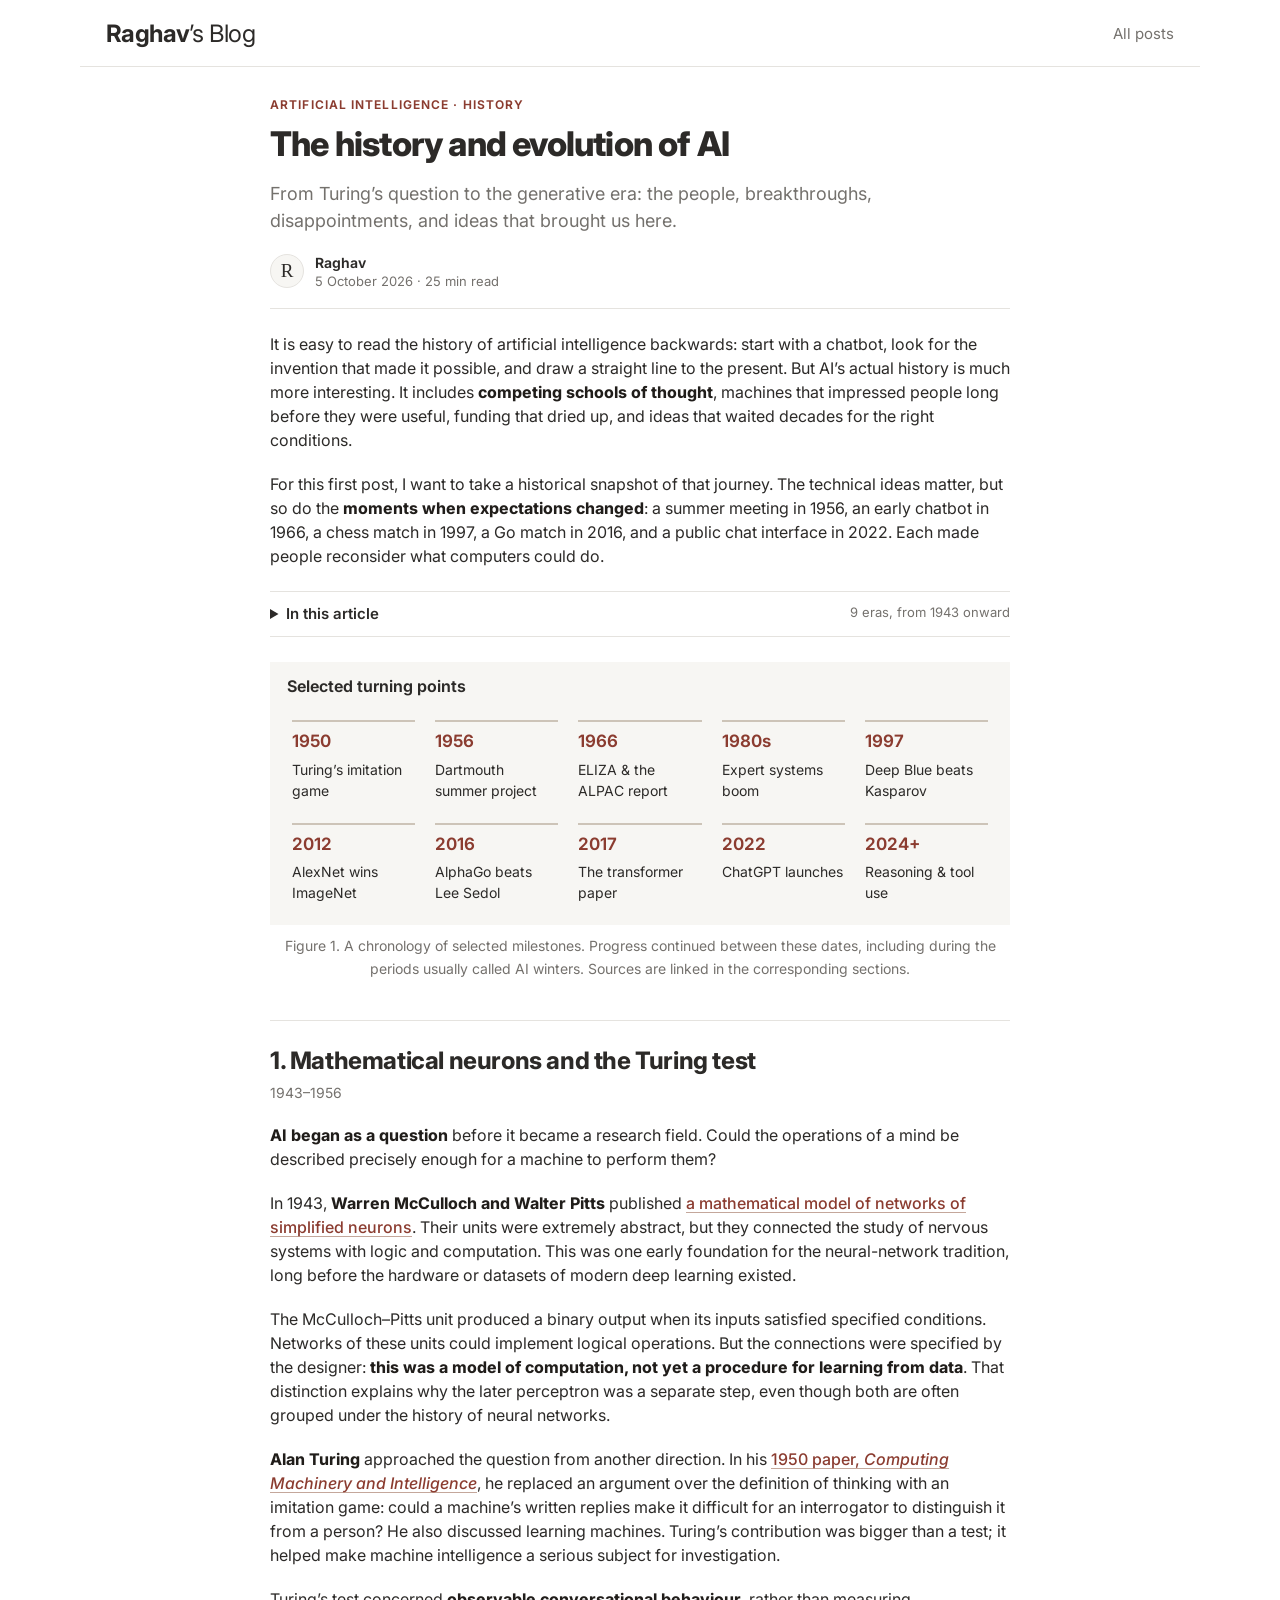
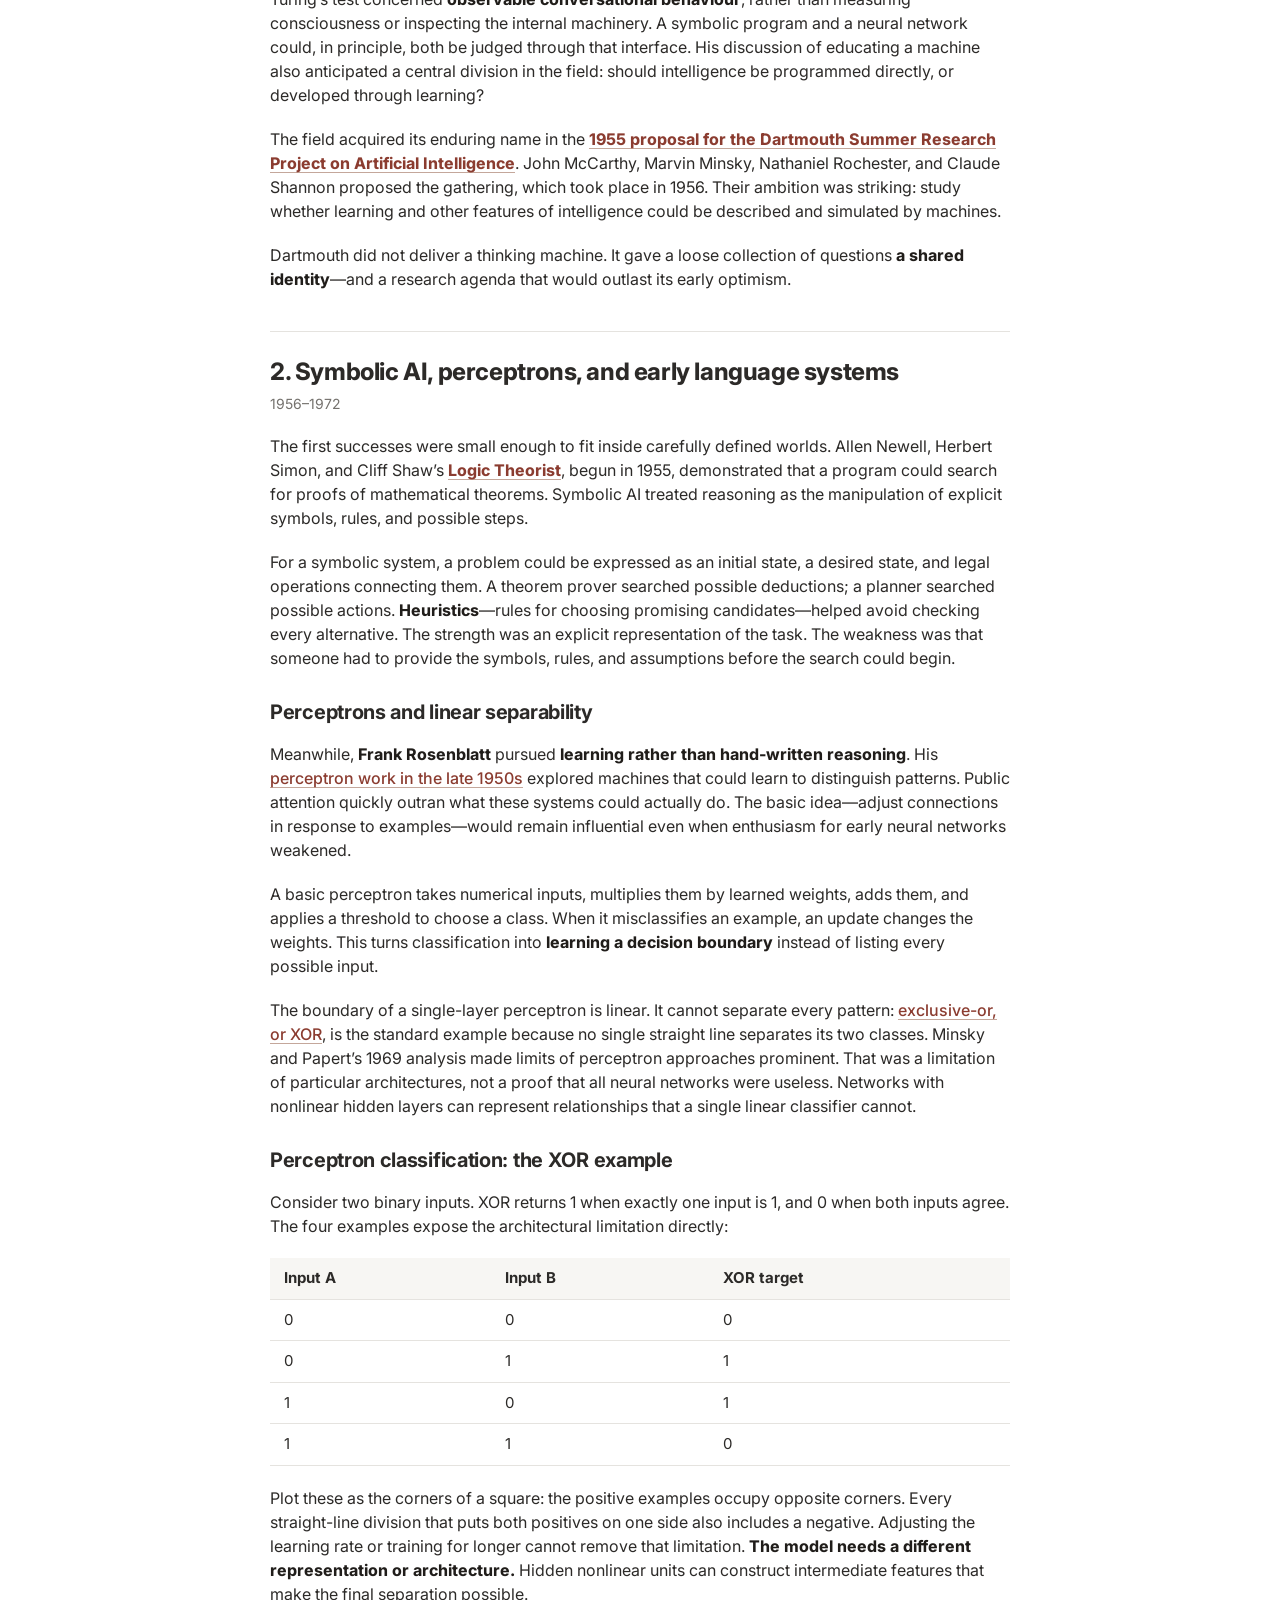
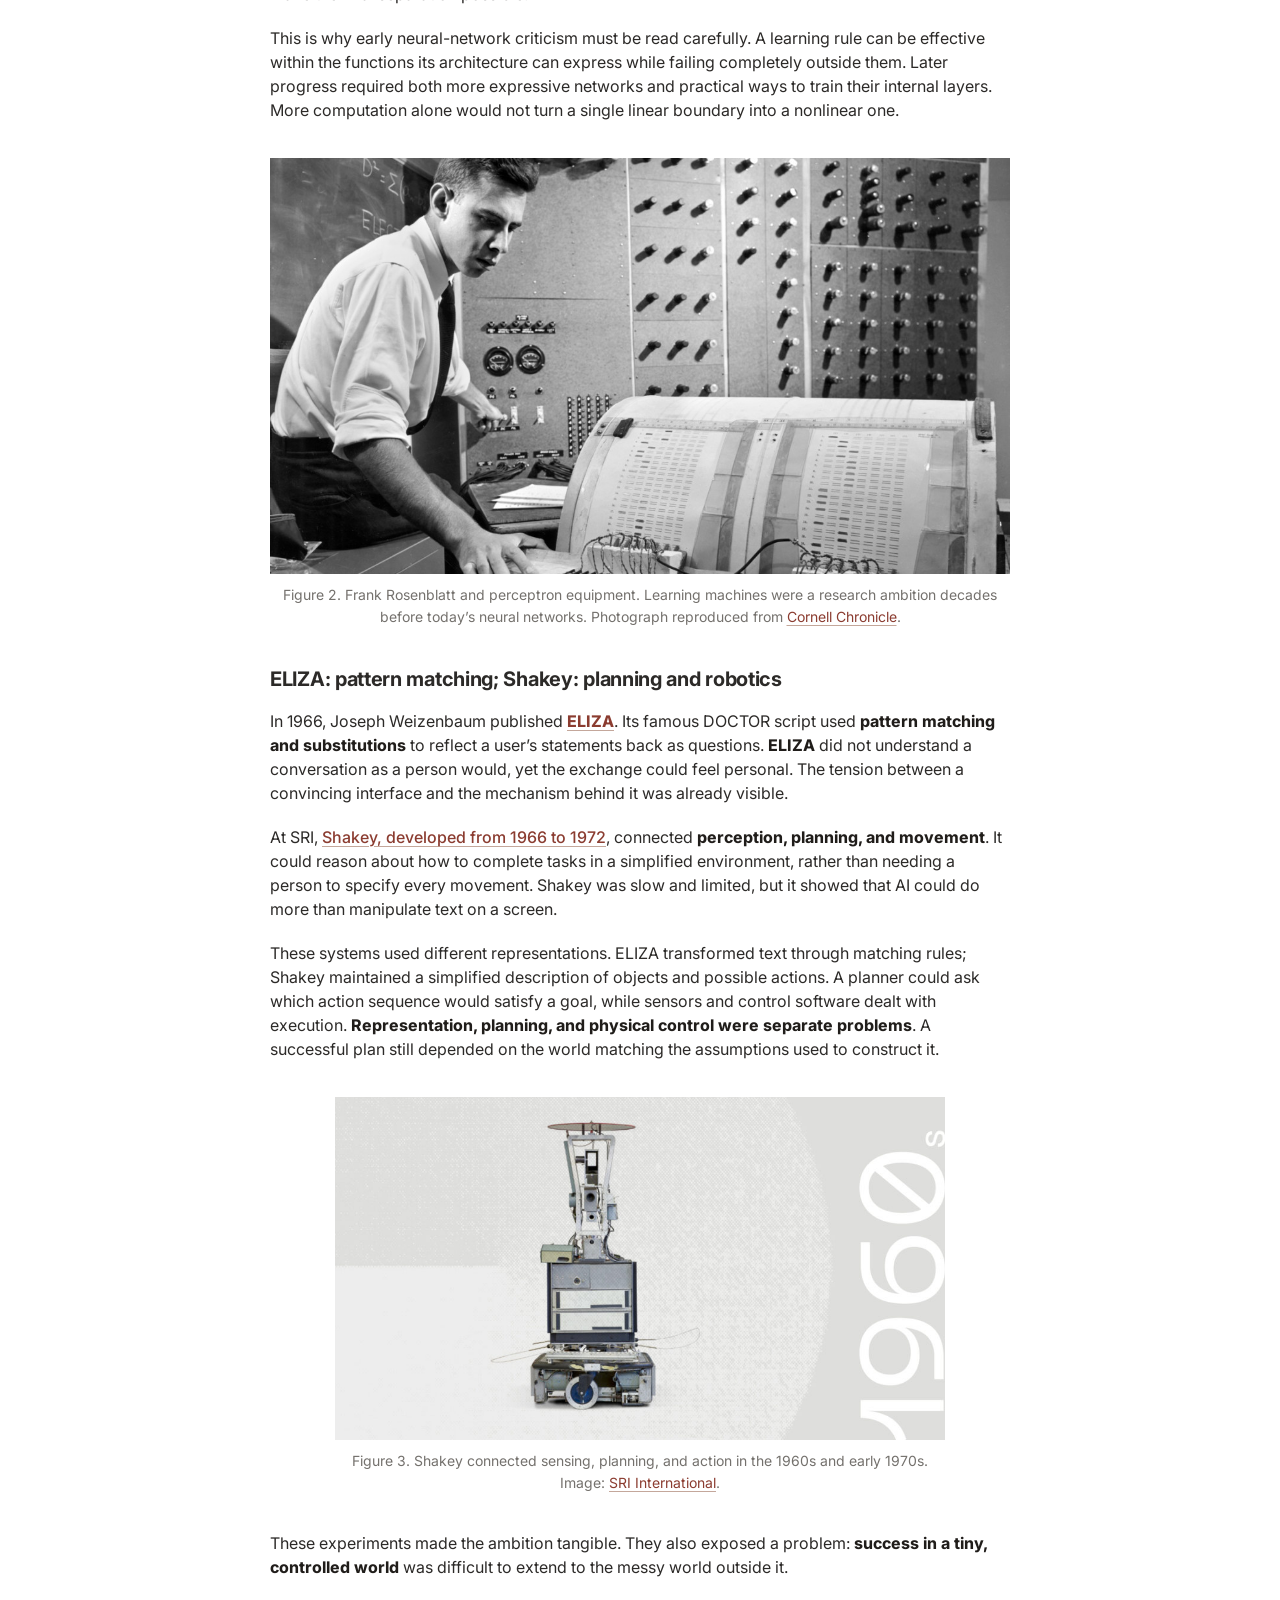
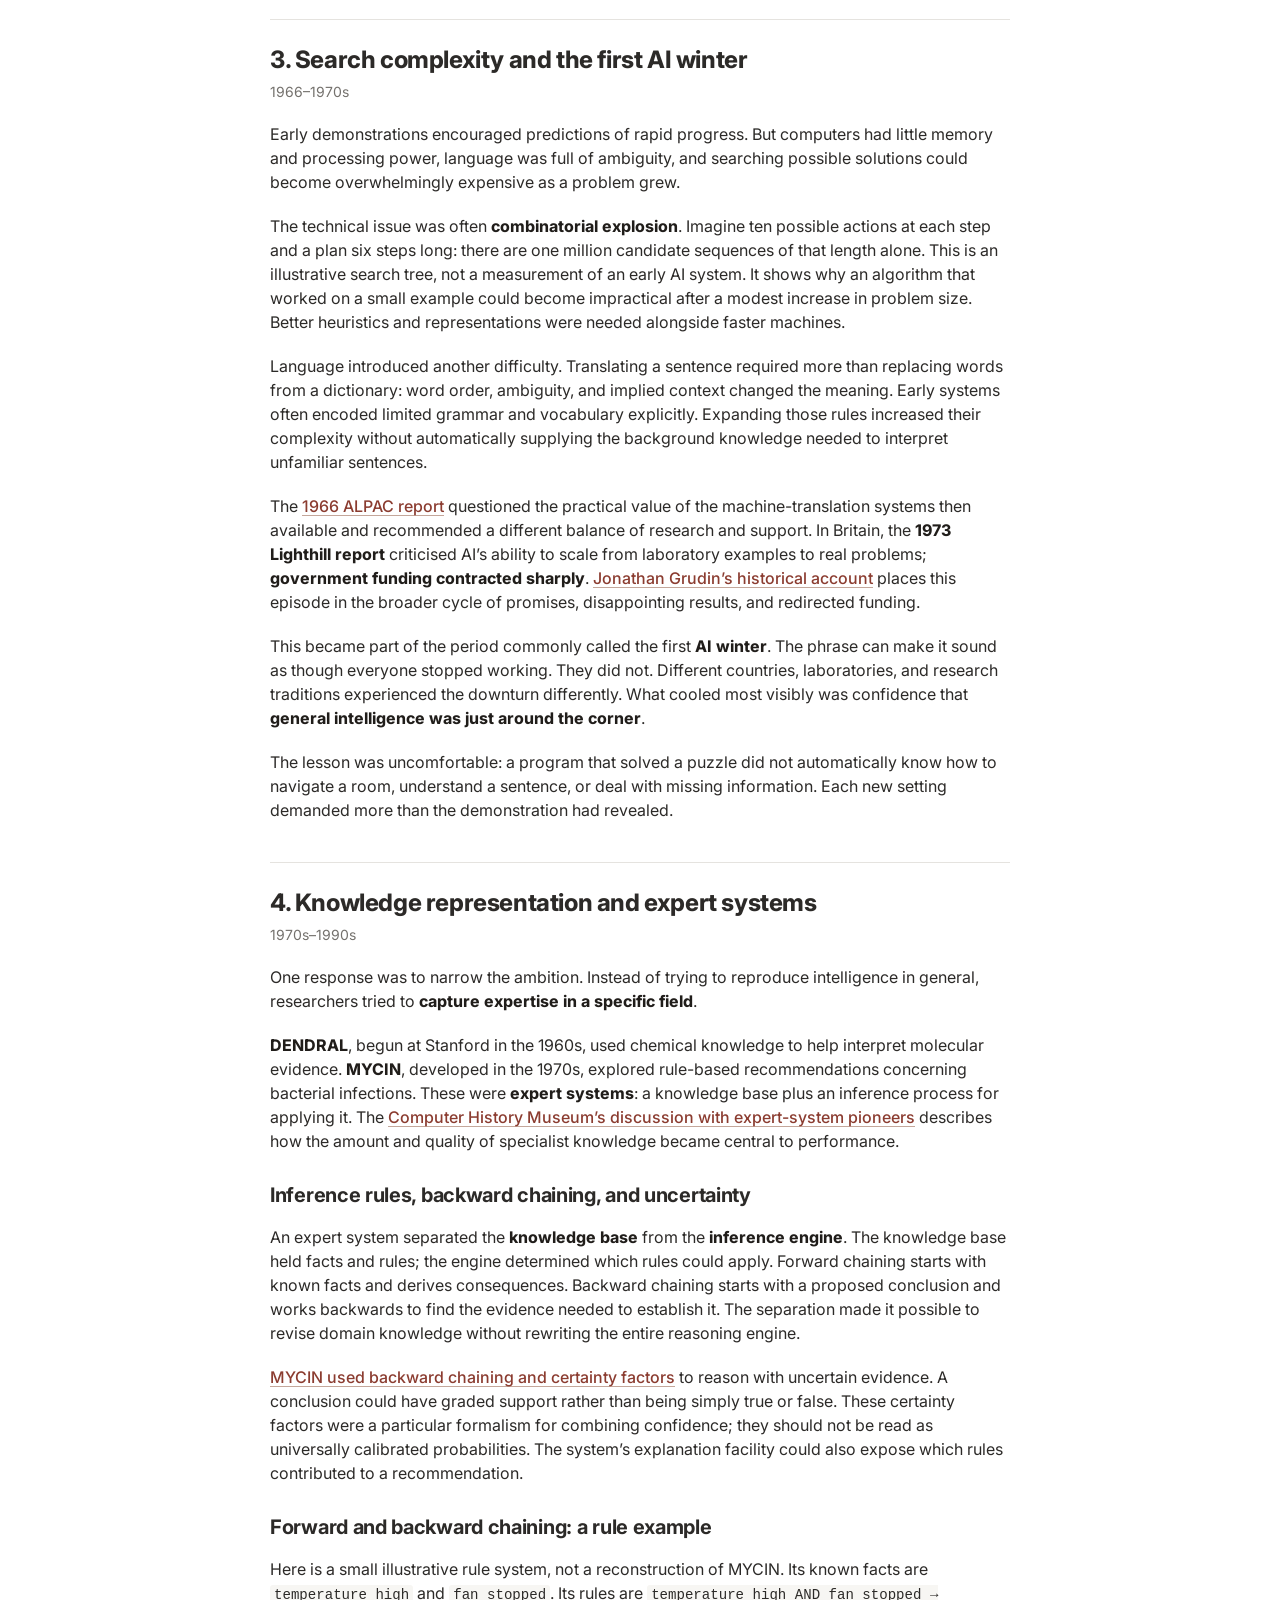
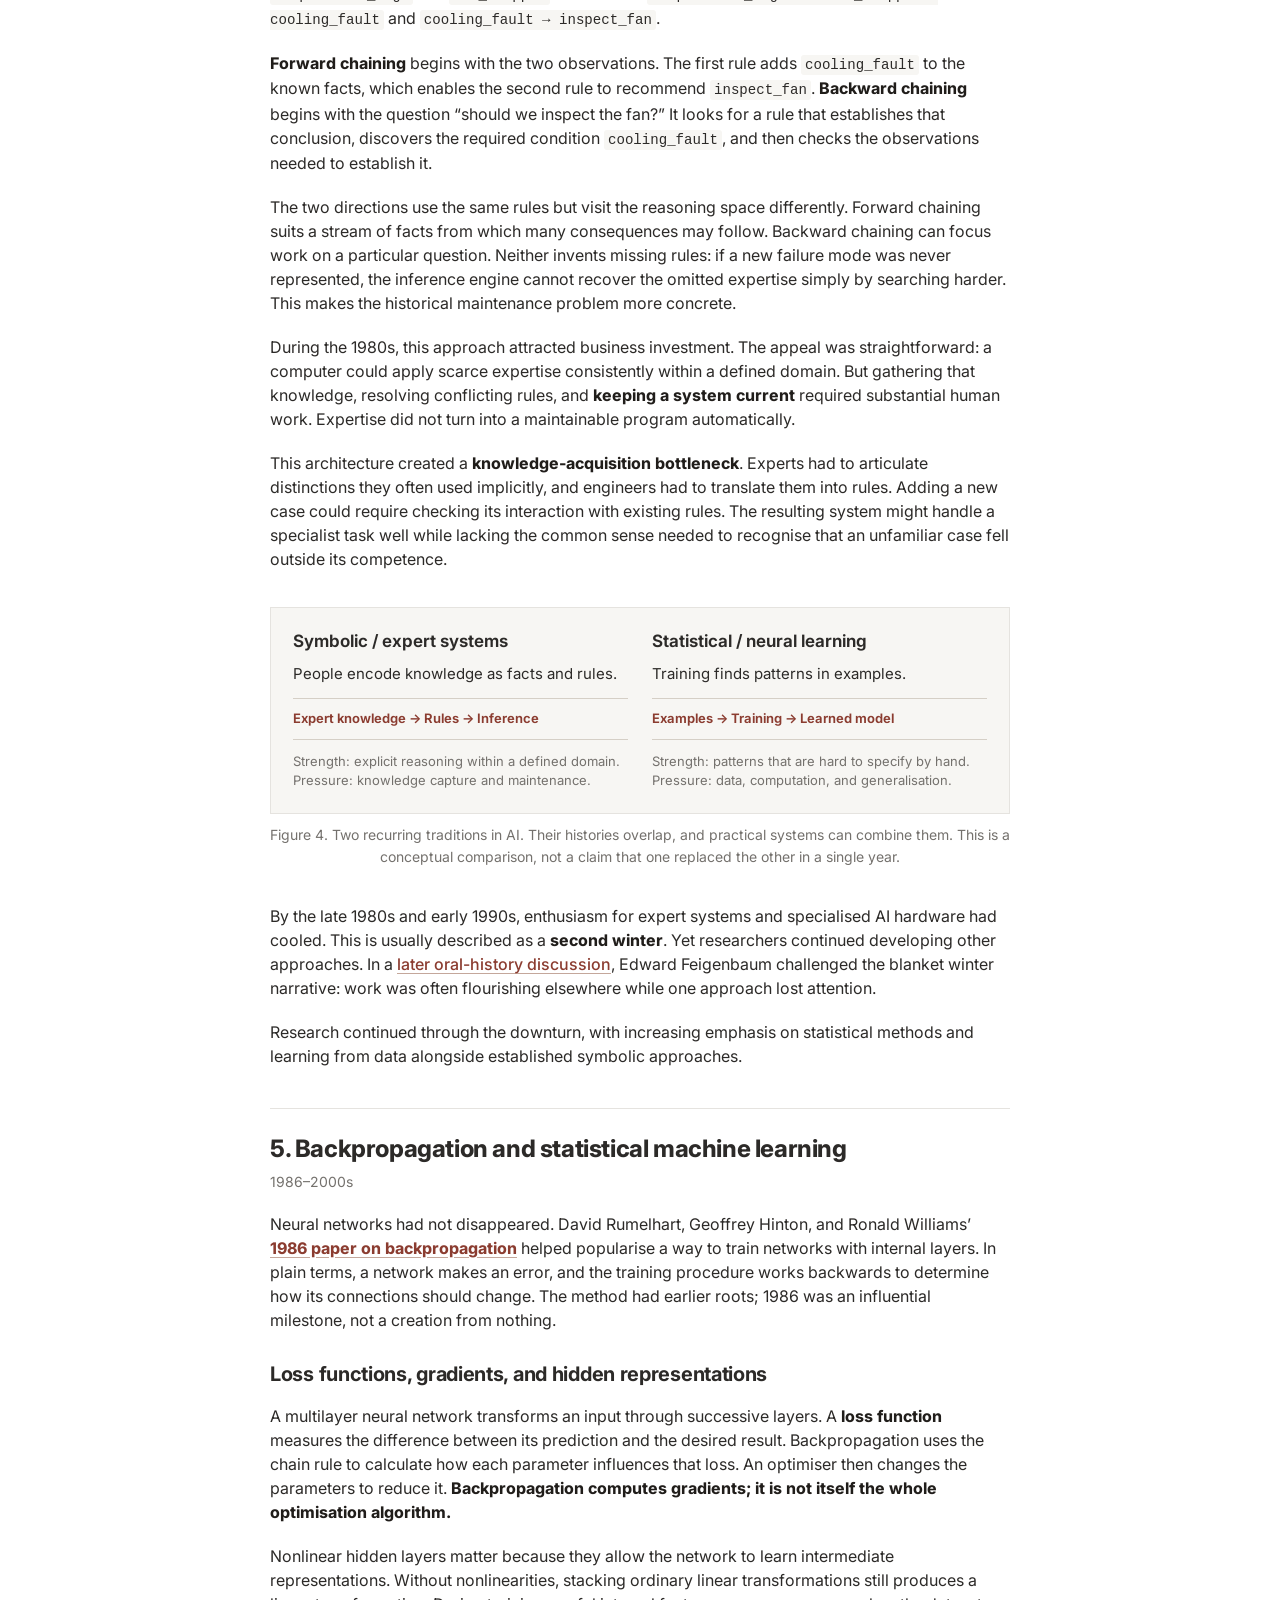
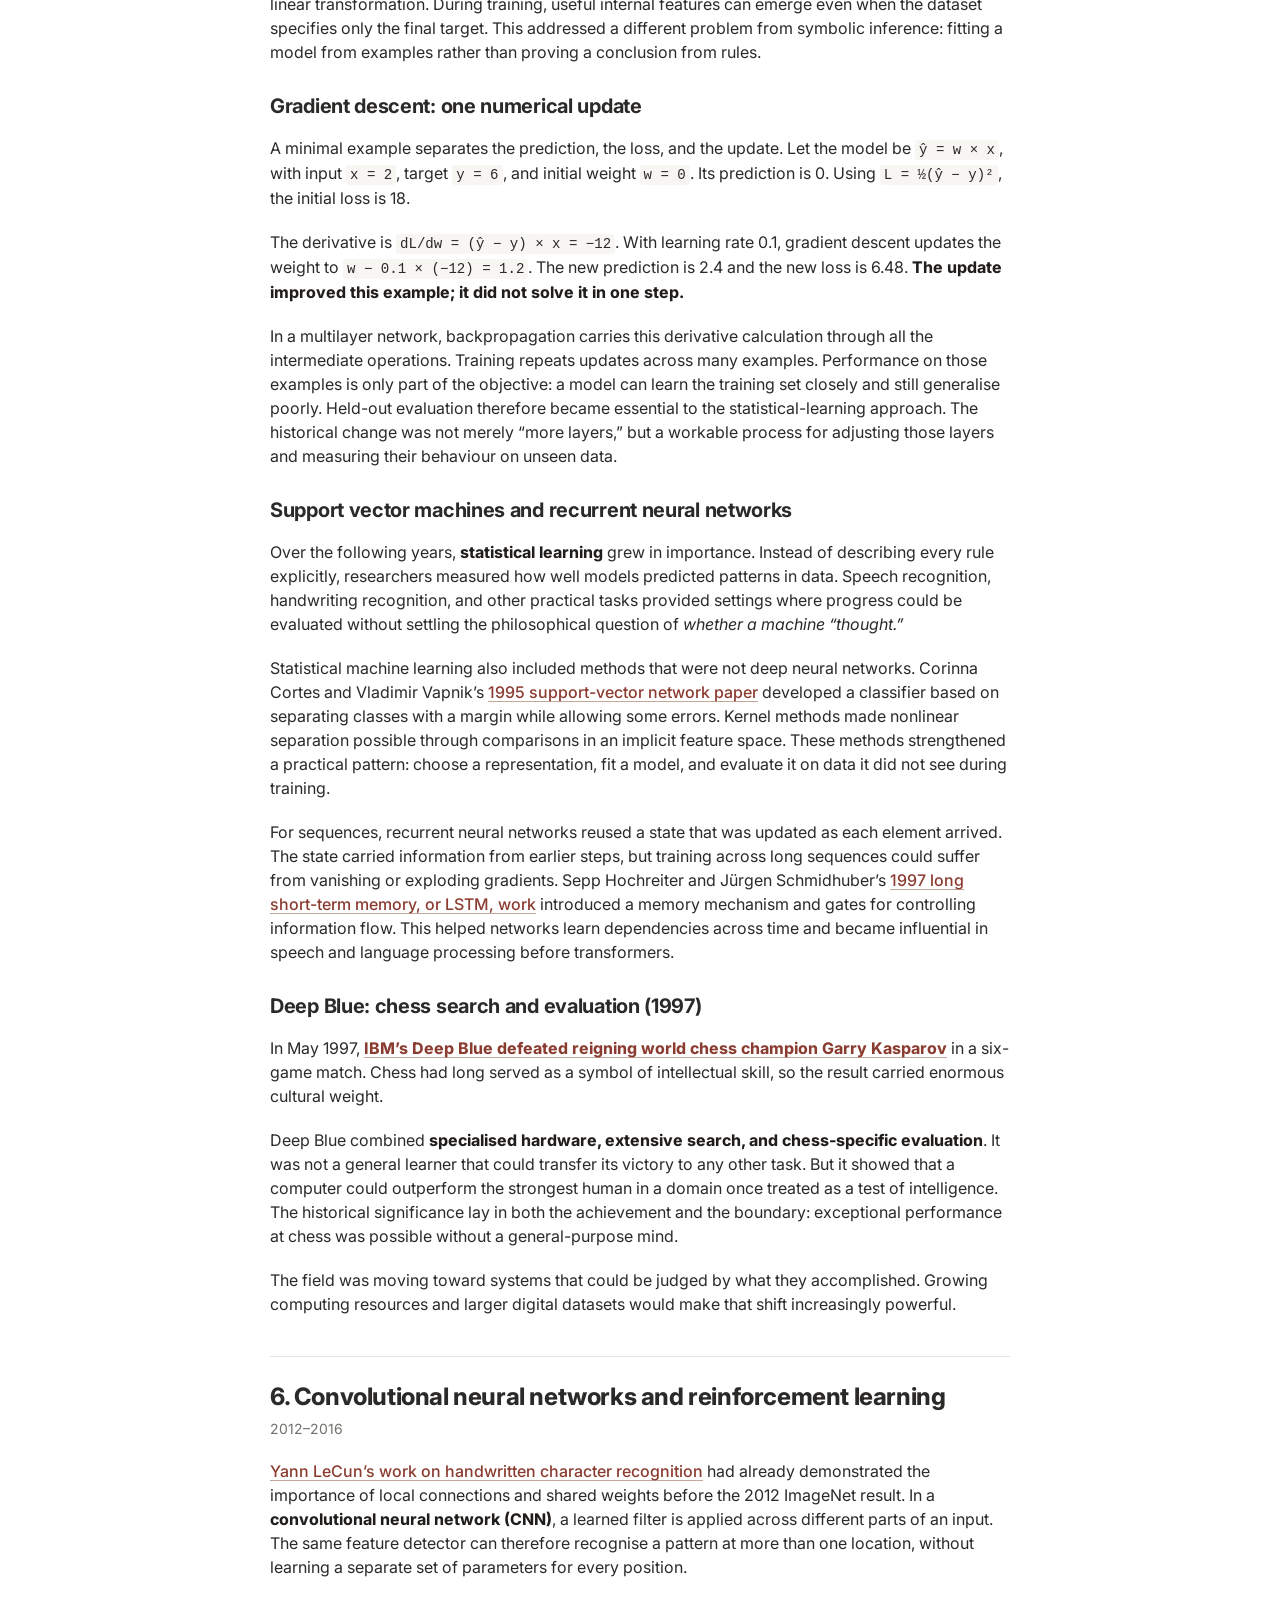
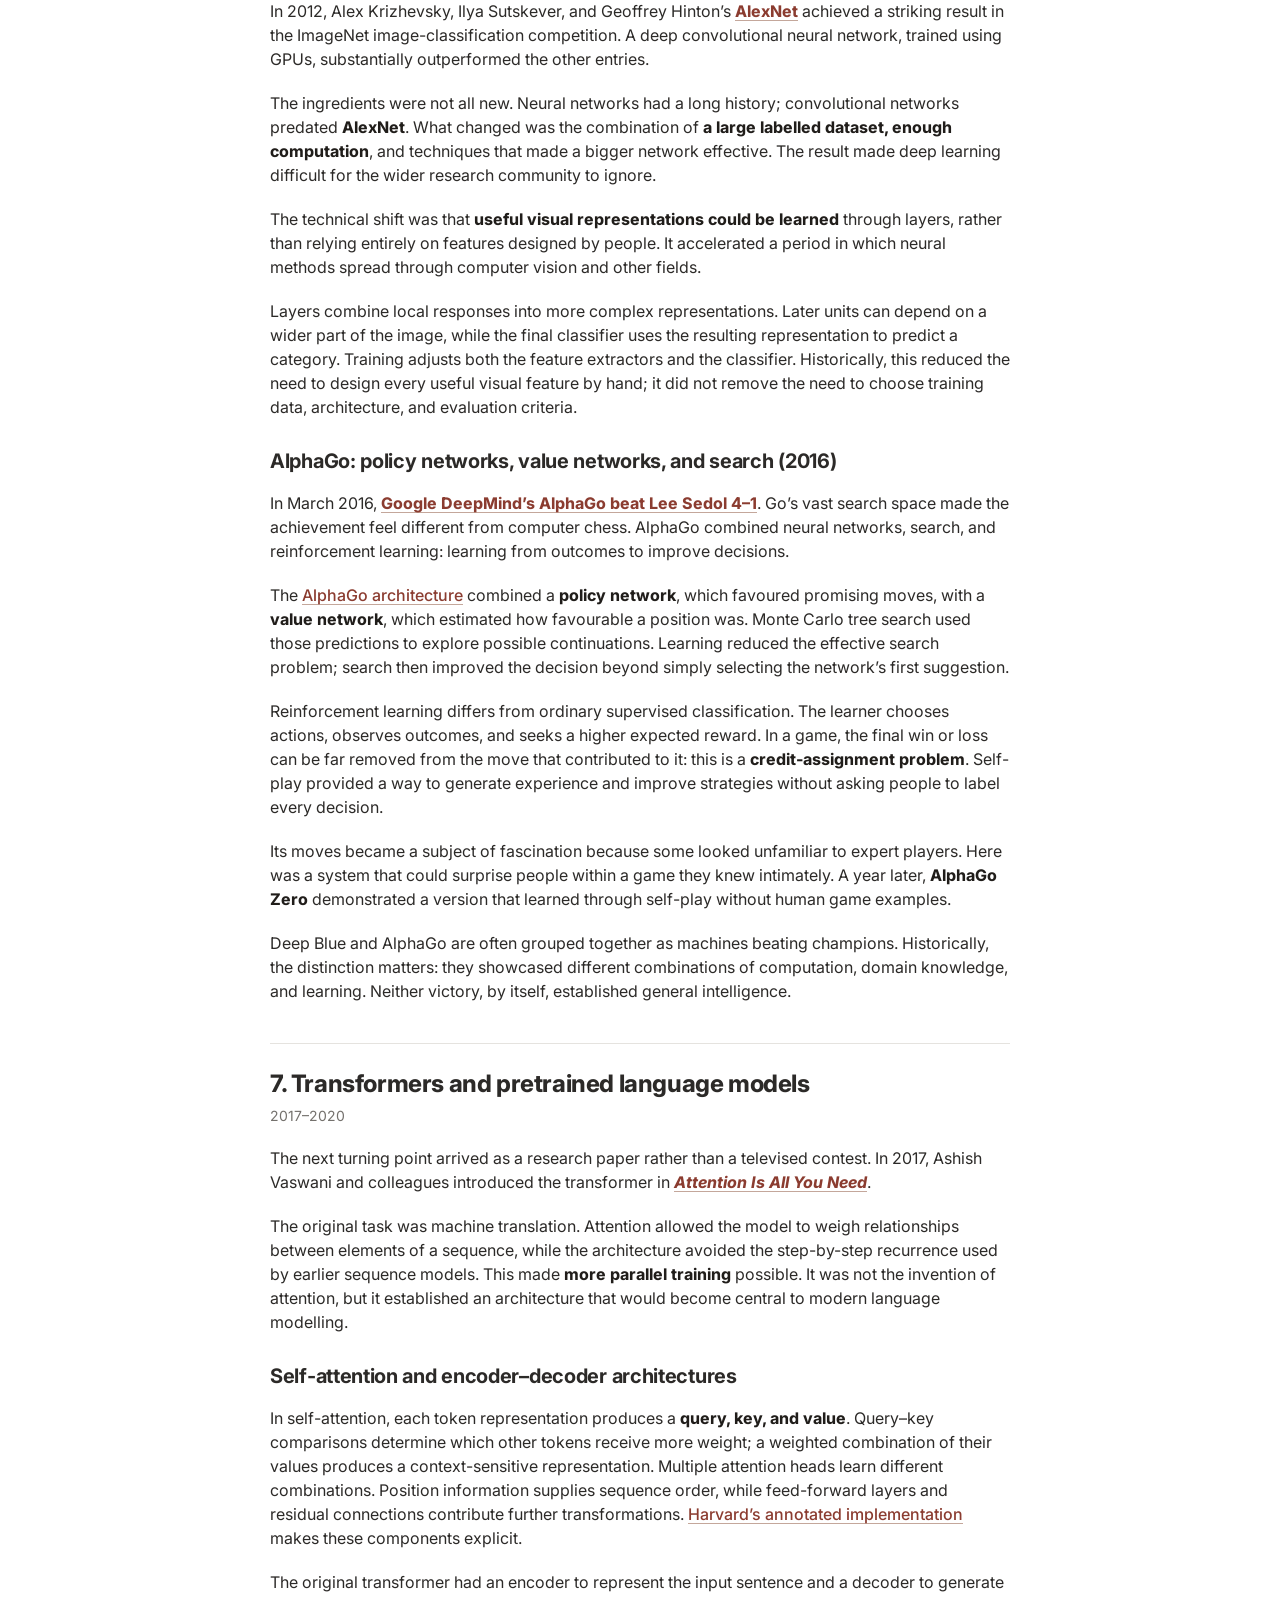
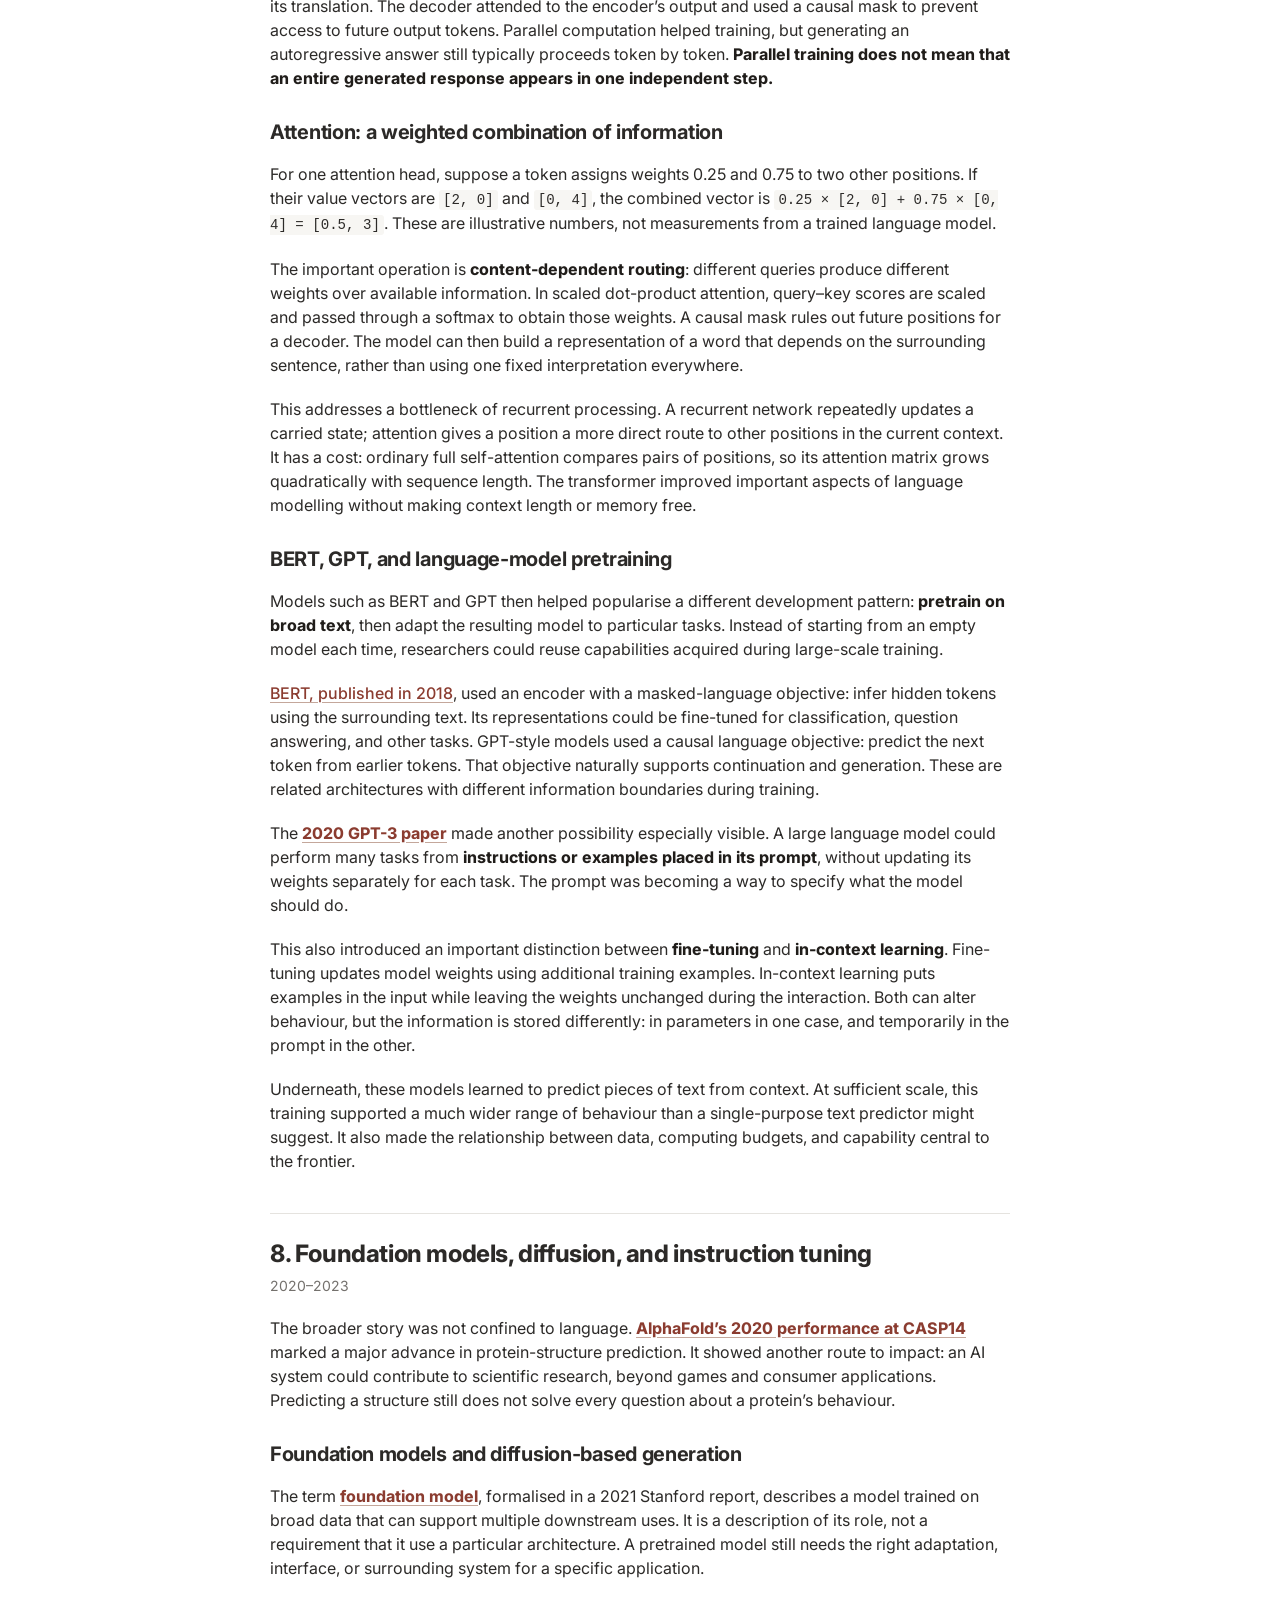
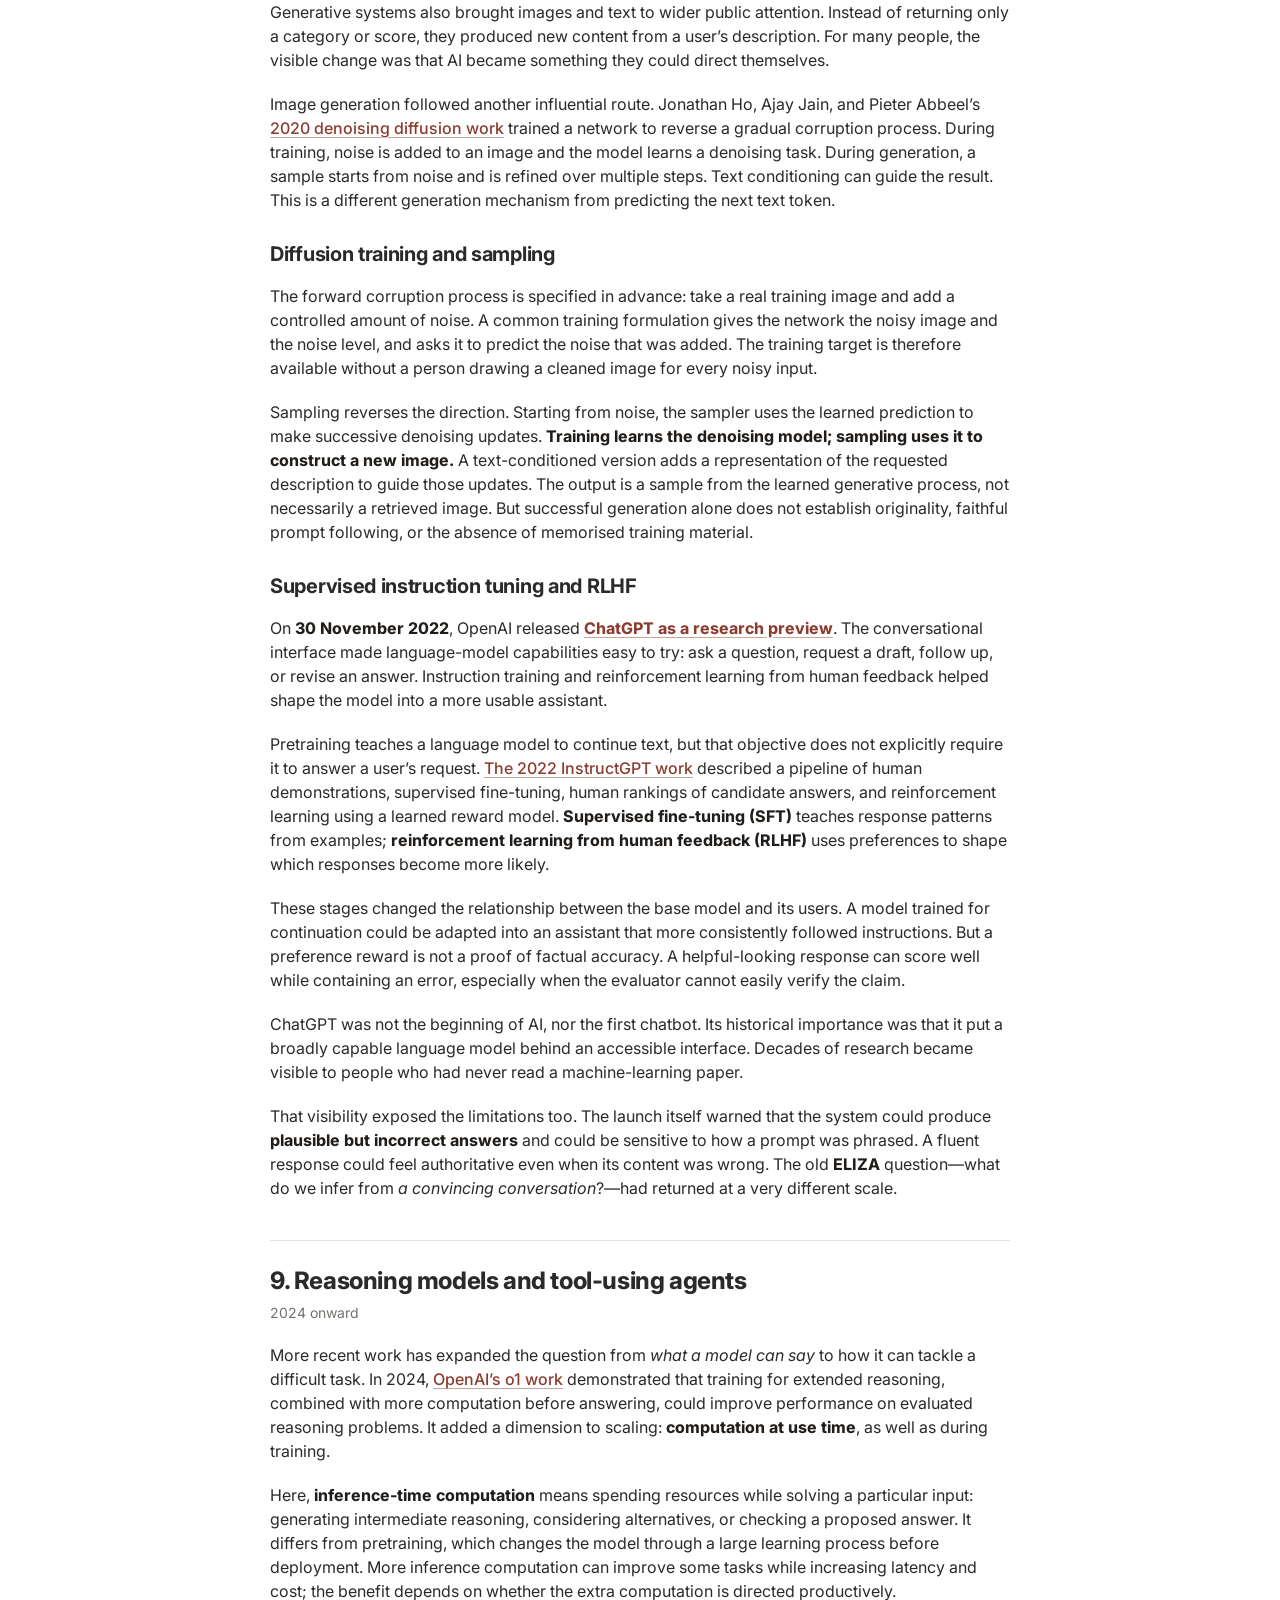
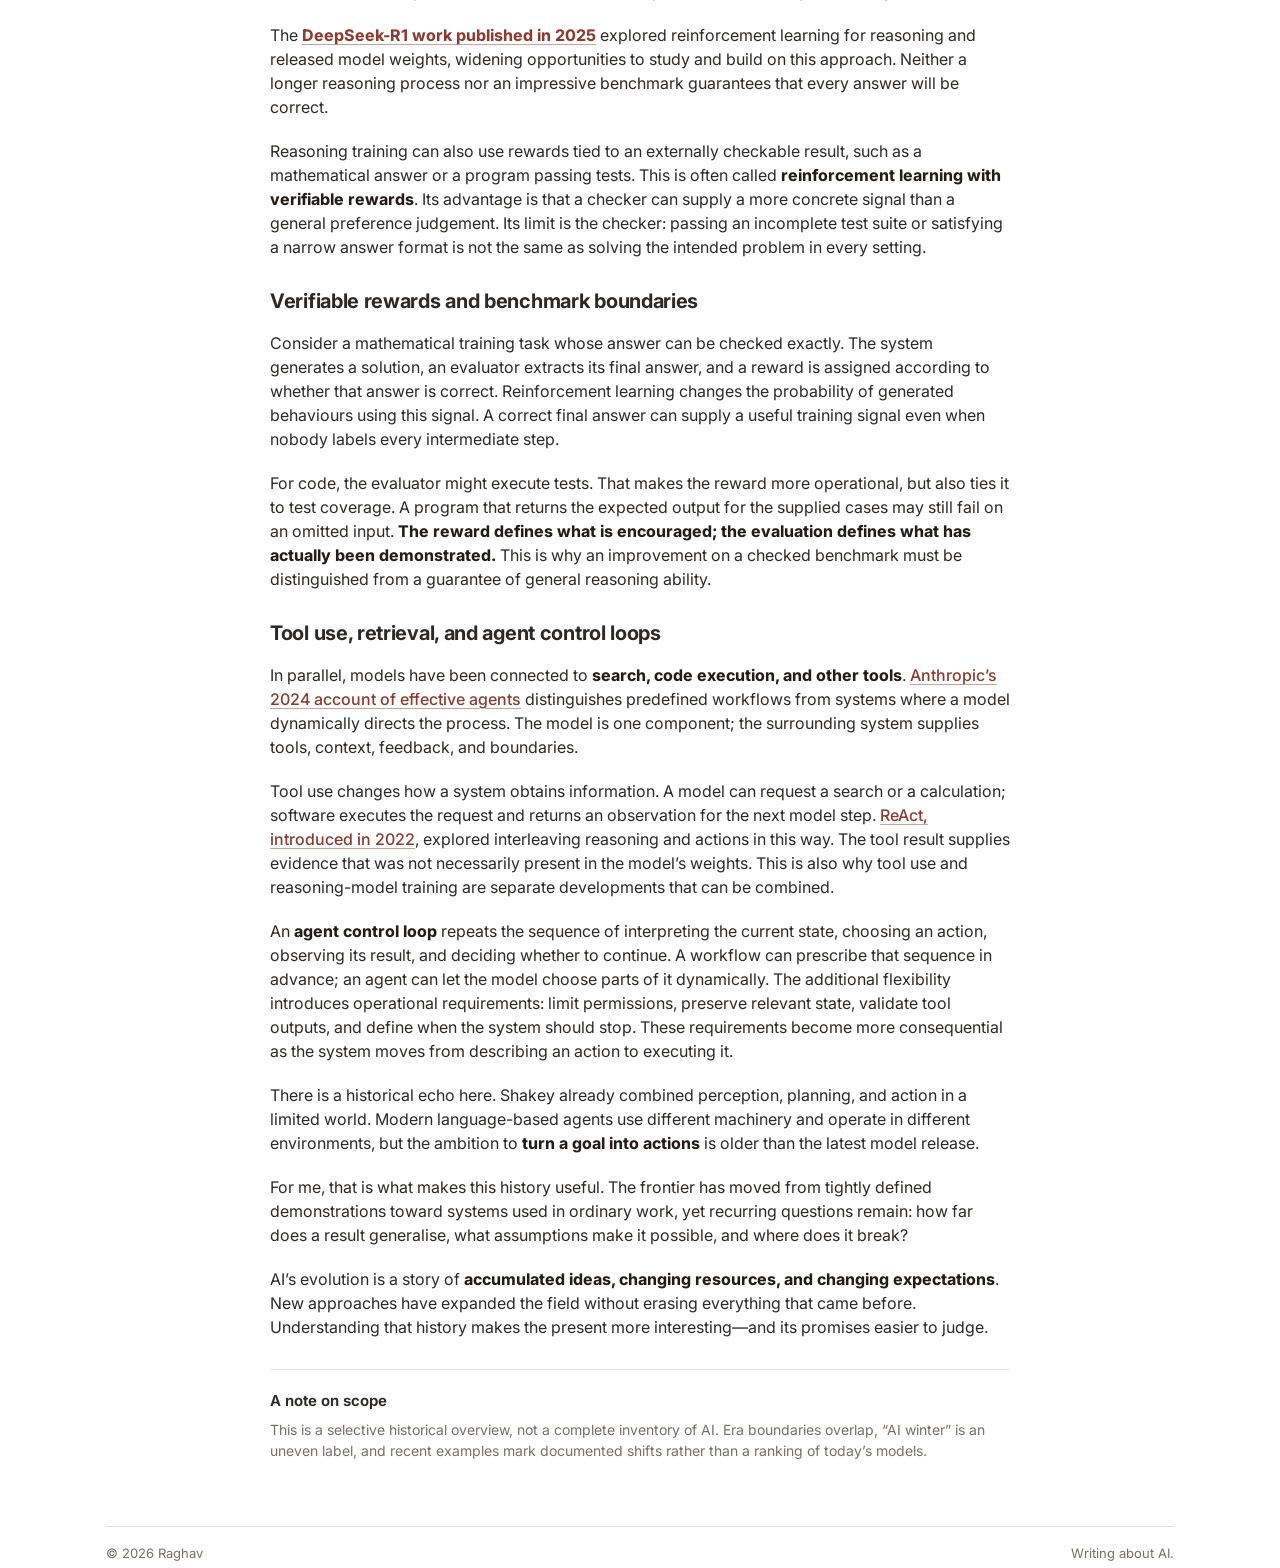
==== commit d863d14b: "Expand AI history with worked technical examples" ====
--- a/evolution-of-ai/index.html
+++ b/evolution-of-ai/index.html
@@ -26,7 +26,7 @@
   <div class="post-category">ARTIFICIAL INTELLIGENCE · HISTORY</div>
   <h1>The history and evolution of AI</h1>
   <p class="subtitle">From Turing’s question to the generative era: the people, breakthroughs, disappointments, and ideas that brought us here.</p>
-  <div class="byline"><span class="author-mark" aria-hidden="true">R</span><div><strong>Raghav</strong><span><time datetime="2026-10-05">5 October 2026</time> · 21 min read</span></div></div>
+  <div class="byline"><span class="author-mark" aria-hidden="true">R</span><div><strong>Raghav</strong><span><time datetime="2026-10-05">5 October 2026</time> · 25 min read</span></div></div>
 </header>
 <div class="prose">
 <p>It is easy to read the history of artificial intelligence backwards: start with a chatbot, look for the invention that made it possible, and draw a straight line to the present. But AI’s actual history is much more interesting. It includes <strong>competing schools of thought</strong>, machines that impressed people long before they were useful, funding that dried up, and ideas that waited decades for the right conditions.</p>
@@ -68,6 +68,11 @@
 
 <p>A basic perceptron takes numerical inputs, multiplies them by learned weights, adds them, and applies a threshold to choose a class. When it misclassifies an example, an update changes the weights. This turns classification into <strong>learning a decision boundary</strong> instead of listing every possible input.</p>
 <p>The boundary of a single-layer perceptron is linear. It cannot separate every pattern: <a href="https://web.stanford.edu/group/pdplab/pdphandbookV3/handbookch6.html">exclusive-or, or XOR</a>, is the standard example because no single straight line separates its two classes. Minsky and Papert’s 1969 analysis made limits of perceptron approaches prominent. That was a limitation of particular architectures, not a proof that all neural networks were useless. Networks with nonlinear hidden layers can represent relationships that a single linear classifier cannot.</p>
+<h3>Perceptron classification: the XOR example</h3>
+<p>Consider two binary inputs. XOR returns 1 when exactly one input is 1, and 0 when both inputs agree. The four examples expose the architectural limitation directly:</p>
+<div class="table-wrap"><table><thead><tr><th>Input A</th><th>Input B</th><th>XOR target</th></tr></thead><tbody><tr><td>0</td><td>0</td><td>0</td></tr><tr><td>0</td><td>1</td><td>1</td></tr><tr><td>1</td><td>0</td><td>1</td></tr><tr><td>1</td><td>1</td><td>0</td></tr></tbody></table></div>
+<p>Plot these as the corners of a square: the positive examples occupy opposite corners. Every straight-line division that puts both positives on one side also includes a negative. Adjusting the learning rate or training for longer cannot remove that limitation. <strong>The model needs a different representation or architecture.</strong> Hidden nonlinear units can construct intermediate features that make the final separation possible.</p>
+<p>This is why early neural-network criticism must be read carefully. A learning rule can be effective within the functions its architecture can express while failing completely outside them. Later progress required both more expressive networks and practical ways to train their internal layers. More computation alone would not turn a single linear boundary into a nonlinear one.</p>
 <figure><img src="../assets/rosenblatt-perceptron.jpg" alt="Frank Rosenblatt beside early perceptron equipment, surrounded by switches, dials, and recording machinery." width="1140" height="641" loading="lazy"><figcaption>Figure 2. Frank Rosenblatt and perceptron equipment. Learning machines were a research ambition decades before today’s neural networks. Photograph reproduced from <a href="https://news.cornell.edu/stories/2019/09/professors-perceptron-paved-way-ai-60-years-too-soon">Cornell Chronicle</a>.</figcaption></figure>
 <h3>ELIZA: pattern matching; Shakey: planning and robotics</h3>
 <p>In 1966, Joseph Weizenbaum published <a href="https://cse.buffalo.edu/~rapaport/572/S02/weizenbaum.eliza.1966reprint.pdf"><strong>ELIZA</strong></a>. Its famous DOCTOR script used <strong>pattern matching and substitutions</strong> to reflect a user’s statements back as questions. <strong>ELIZA</strong> did not understand a conversation as a person would, yet the exchange could feel personal. The tension between a convincing interface and the mechanism behind it was already visible.</p>
@@ -95,6 +100,10 @@
 <h3>Inference rules, backward chaining, and uncertainty</h3>
 <p>An expert system separated the <strong>knowledge base</strong> from the <strong>inference engine</strong>. The knowledge base held facts and rules; the engine determined which rules could apply. Forward chaining starts with known facts and derives consequences. Backward chaining starts with a proposed conclusion and works backwards to find the evidence needed to establish it. The separation made it possible to revise domain knowledge without rewriting the entire reasoning engine.</p>
 <p><a href="https://people.dbmi.columbia.edu/~ehs7001/Buchanan-Shortliffe-1984/Chapter-10.pdf">MYCIN used backward chaining and certainty factors</a> to reason with uncertain evidence. A conclusion could have graded support rather than being simply true or false. These certainty factors were a particular formalism for combining confidence; they should not be read as universally calibrated probabilities. The system’s explanation facility could also expose which rules contributed to a recommendation.</p>
+<h3>Forward and backward chaining: a rule example</h3>
+<p>Here is a small illustrative rule system, not a reconstruction of MYCIN. Its known facts are <code>temperature_high</code> and <code>fan_stopped</code>. Its rules are <code>temperature_high AND fan_stopped → cooling_fault</code> and <code>cooling_fault → inspect_fan</code>.</p>
+<p><strong>Forward chaining</strong> begins with the two observations. The first rule adds <code>cooling_fault</code> to the known facts, which enables the second rule to recommend <code>inspect_fan</code>. <strong>Backward chaining</strong> begins with the question “should we inspect the fan?” It looks for a rule that establishes that conclusion, discovers the required condition <code>cooling_fault</code>, and then checks the observations needed to establish it.</p>
+<p>The two directions use the same rules but visit the reasoning space differently. Forward chaining suits a stream of facts from which many consequences may follow. Backward chaining can focus work on a particular question. Neither invents missing rules: if a new failure mode was never represented, the inference engine cannot recover the omitted expertise simply by searching harder. This makes the historical maintenance problem more concrete.</p>
 <p>During the 1980s, this approach attracted business investment. The appeal was straightforward: a computer could apply scarce expertise consistently within a defined domain. But gathering that knowledge, resolving conflicting rules, and <strong>keeping a system current</strong> required substantial human work. Expertise did not turn into a maintainable program automatically.</p>
 
 <p>This architecture created a <strong>knowledge-acquisition bottleneck</strong>. Experts had to articulate distinctions they often used implicitly, and engineers had to translate them into rules. Adding a new case could require checking its interaction with existing rules. The resulting system might handle a specialist task well while lacking the common sense needed to recognise that an unfamiliar case fell outside its competence.</p>
@@ -111,6 +120,10 @@
 <h3>Loss functions, gradients, and hidden representations</h3>
 <p>A multilayer neural network transforms an input through successive layers. A <strong>loss function</strong> measures the difference between its prediction and the desired result. Backpropagation uses the chain rule to calculate how each parameter influences that loss. An optimiser then changes the parameters to reduce it. <strong>Backpropagation computes gradients; it is not itself the whole optimisation algorithm.</strong></p>
 <p>Nonlinear hidden layers matter because they allow the network to learn intermediate representations. Without nonlinearities, stacking ordinary linear transformations still produces a linear transformation. During training, useful internal features can emerge even when the dataset specifies only the final target. This addressed a different problem from symbolic inference: fitting a model from examples rather than proving a conclusion from rules.</p>
+<h3>Gradient descent: one numerical update</h3>
+<p>A minimal example separates the prediction, the loss, and the update. Let the model be <code>ŷ = w × x</code>, with input <code>x = 2</code>, target <code>y = 6</code>, and initial weight <code>w = 0</code>. Its prediction is 0. Using <code>L = ½(ŷ − y)²</code>, the initial loss is 18.</p>
+<p>The derivative is <code>dL/dw = (ŷ − y) × x = −12</code>. With learning rate 0.1, gradient descent updates the weight to <code>w − 0.1 × (−12) = 1.2</code>. The new prediction is 2.4 and the new loss is 6.48. <strong>The update improved this example; it did not solve it in one step.</strong></p>
+<p>In a multilayer network, backpropagation carries this derivative calculation through all the intermediate operations. Training repeats updates across many examples. Performance on those examples is only part of the objective: a model can learn the training set closely and still generalise poorly. Held-out evaluation therefore became essential to the statistical-learning approach. The historical change was not merely “more layers,” but a workable process for adjusting those layers and measuring their behaviour on unseen data.</p>
 <h3>Support vector machines and recurrent neural networks</h3>
 <p>Over the following years, <strong>statistical learning</strong> grew in importance. Instead of describing every rule explicitly, researchers measured how well models predicted patterns in data. Speech recognition, handwriting recognition, and other practical tasks provided settings where progress could be evaluated without settling the philosophical question of <em>whether a machine “thought.”</em></p>
 
@@ -146,6 +159,10 @@
 <h3>Self-attention and encoder–decoder architectures</h3>
 <p>In self-attention, each token representation produces a <strong>query, key, and value</strong>. Query–key comparisons determine which other tokens receive more weight; a weighted combination of their values produces a context-sensitive representation. Multiple attention heads learn different combinations. Position information supplies sequence order, while feed-forward layers and residual connections contribute further transformations. <a href="https://nlp.seas.harvard.edu/annotated-transformer/">Harvard’s annotated implementation</a> makes these components explicit.</p>
 <p>The original transformer had an encoder to represent the input sentence and a decoder to generate its translation. The decoder attended to the encoder’s output and used a causal mask to prevent access to future output tokens. Parallel computation helped training, but generating an autoregressive answer still typically proceeds token by token. <strong>Parallel training does not mean that an entire generated response appears in one independent step.</strong></p>
+<h3>Attention: a weighted combination of information</h3>
+<p>For one attention head, suppose a token assigns weights 0.25 and 0.75 to two other positions. If their value vectors are <code>[2, 0]</code> and <code>[0, 4]</code>, the combined vector is <code>0.25 × [2, 0] + 0.75 × [0, 4] = [0.5, 3]</code>. These are illustrative numbers, not measurements from a trained language model.</p>
+<p>The important operation is <strong>content-dependent routing</strong>: different queries produce different weights over available information. In scaled dot-product attention, query–key scores are scaled and passed through a softmax to obtain those weights. A causal mask rules out future positions for a decoder. The model can then build a representation of a word that depends on the surrounding sentence, rather than using one fixed interpretation everywhere.</p>
+<p>This addresses a bottleneck of recurrent processing. A recurrent network repeatedly updates a carried state; attention gives a position a more direct route to other positions in the current context. It has a cost: ordinary full self-attention compares pairs of positions, so its attention matrix grows quadratically with sequence length. The transformer improved important aspects of language modelling without making context length or memory free.</p>
 <h3>BERT, GPT, and language-model pretraining</h3>
 <p>Models such as BERT and GPT then helped popularise a different development pattern: <strong>pretrain on broad text</strong>, then adapt the resulting model to particular tasks. Instead of starting from an empty model each time, researchers could reuse capabilities acquired during large-scale training.</p>
 
@@ -164,6 +181,9 @@
 <p>Generative systems also brought images and text to wider public attention. Instead of returning only a category or score, they produced new content from a user’s description. For many people, the visible change was that AI became something they could direct themselves.</p>
 
 <p>Image generation followed another influential route. Jonathan Ho, Ajay Jain, and Pieter Abbeel’s <a href="https://arxiv.org/abs/2006.11239">2020 denoising diffusion work</a> trained a network to reverse a gradual corruption process. During training, noise is added to an image and the model learns a denoising task. During generation, a sample starts from noise and is refined over multiple steps. Text conditioning can guide the result. This is a different generation mechanism from predicting the next text token.</p>
+<h3>Diffusion training and sampling</h3>
+<p>The forward corruption process is specified in advance: take a real training image and add a controlled amount of noise. A common training formulation gives the network the noisy image and the noise level, and asks it to predict the noise that was added. The training target is therefore available without a person drawing a cleaned image for every noisy input.</p>
+<p>Sampling reverses the direction. Starting from noise, the sampler uses the learned prediction to make successive denoising updates. <strong>Training learns the denoising model; sampling uses it to construct a new image.</strong> A text-conditioned version adds a representation of the requested description to guide those updates. The output is a sample from the learned generative process, not necessarily a retrieved image. But successful generation alone does not establish originality, faithful prompt following, or the absence of memorised training material.</p>
 <h3>Supervised instruction tuning and RLHF</h3>
 <p>On <strong>30 November 2022</strong>, OpenAI released <a href="https://openai.com/index/chatgpt/"><strong>ChatGPT as a research preview</strong></a>. The conversational interface made language-model capabilities easy to try: ask a question, request a draft, follow up, or revise an answer. Instruction training and reinforcement learning from human feedback helped shape the model into a more usable assistant.</p>
 
@@ -180,6 +200,9 @@
 <p>The <a href="https://arxiv.org/abs/2501.12948"><strong>DeepSeek-R1 work published in 2025</strong></a> explored reinforcement learning for reasoning and released model weights, widening opportunities to study and build on this approach. Neither a longer reasoning process nor an impressive benchmark guarantees that every answer will be correct.</p>
 
 <p>Reasoning training can also use rewards tied to an externally checkable result, such as a mathematical answer or a program passing tests. This is often called <strong>reinforcement learning with verifiable rewards</strong>. Its advantage is that a checker can supply a more concrete signal than a general preference judgement. Its limit is the checker: passing an incomplete test suite or satisfying a narrow answer format is not the same as solving the intended problem in every setting.</p>
+<h3>Verifiable rewards and benchmark boundaries</h3>
+<p>Consider a mathematical training task whose answer can be checked exactly. The system generates a solution, an evaluator extracts its final answer, and a reward is assigned according to whether that answer is correct. Reinforcement learning changes the probability of generated behaviours using this signal. A correct final answer can supply a useful training signal even when nobody labels every intermediate step.</p>
+<p>For code, the evaluator might execute tests. That makes the reward more operational, but also ties it to test coverage. A program that returns the expected output for the supplied cases may still fail on an omitted input. <strong>The reward defines what is encouraged; the evaluation defines what has actually been demonstrated.</strong> This is why an improvement on a checked benchmark must be distinguished from a guarantee of general reasoning ability.</p>
 <h3>Tool use, retrieval, and agent control loops</h3>
 <p>In parallel, models have been connected to <strong>search, code execution, and other tools</strong>. <a href="https://www.anthropic.com/engineering/building-effective-agents">Anthropic’s 2024 account of effective agents</a> distinguishes predefined workflows from systems where a model dynamically directs the process. The model is one component; the surrounding system supplies tools, context, feedback, and boundaries.</p>
 
--- a/style.css
+++ b/style.css
@@ -13,20 +13,20 @@
 .identity{font-size:24px;font-weight:700;letter-spacing:-.6px;text-decoration:none}
 .identity span{font-weight:400}
 .archive-link{font-size:15px;text-decoration:none;color:var(--muted)}
-.article{max-width:892px;margin:auto;padding:30px 36px 45px}
+.article{max-width:812px;margin:auto;padding:30px 36px 45px}
 .post-category{font-size:12px;letter-spacing:1.1px;color:var(--accent);font-weight:650}
-.post-header h1{font-size:42px;letter-spacing:-1px;line-height:1.17;margin:12px 0 16px;font-weight:800}
-.subtitle{font-size:22px;line-height:1.6;color:var(--muted);margin:0}
+.post-header h1{font-size:34px;letter-spacing:-.8px;line-height:1.17;margin:12px 0 16px;font-weight:800}
+.subtitle{font-size:18px;line-height:1.5;color:var(--muted);margin:0}
 .byline{display:flex;align-items:center;gap:11px;margin:20px 0 23px;padding-bottom:19px;border-bottom:1px solid var(--line);font-size:13px}
 .author-mark{display:grid;place-items:center;width:34px;height:34px;background:var(--soft);border:1px solid var(--line);border-radius:50%;font-family:Georgia,serif;font-size:19px}
 .byline strong{display:block;font-size:14px;font-weight:650}
 .byline div>span{display:block;color:var(--muted);margin-top:2px}
-.prose{font-size:21px;line-height:1.75;letter-spacing:-.12px}
-.prose p{margin:0 0 28px}
+.prose{font-size:16px;line-height:1.5;letter-spacing:0}
+.prose p{margin:0 0 20px}
 .prose a{font-weight:500}
-.prose h2{font-size:34px;line-height:1.3;letter-spacing:-.7px;margin:0 0 24px;font-weight:750}
+.prose h2{font-size:24px;line-height:1.3;letter-spacing:-.4px;margin:0 0 20px;font-weight:750}
 .prose h2>span{display:block;font-size:14px;line-height:1.5;color:var(--muted);font-weight:400;letter-spacing:0;margin-top:6px}
-.prose h3{font-size:27px;line-height:1.4;margin:36px 0 21px;font-weight:700;letter-spacing:-.3px}
+.prose h3{font-size:20px;line-height:1.4;margin:28px 0 16px;font-weight:700;letter-spacing:-.3px}
 .contents{border-top:1px solid var(--line);border-bottom:1px solid var(--line);margin:23px 0;padding:11px 0;font-size:15px}
 .contents summary{cursor:pointer;font-weight:600}
 .contents summary>span{float:right;color:var(--muted);font-size:13px;font-weight:400}
@@ -69,12 +69,12 @@
 @media(max-width:750px){.site-header{margin:0 20px;padding:0;height:61px}
 .identity{font-size:22px}
 .article{padding:23px 22px 27px}
-.post-header h1{font-size:34px;letter-spacing:-.8px}
-.subtitle{font-size:19px}
+.post-header h1{font-size:28px;letter-spacing:-.6px}
+.subtitle{font-size:17px}
 .byline{margin:16px 0 19px;padding-bottom:16px}
-.prose{font-size:20px;line-height:1.75;letter-spacing:0}
-.prose h2{font-size:28px;margin-top:0;margin-bottom:21px}
-.prose h3{font-size:23px}
+.prose{font-size:16px;line-height:1.5;letter-spacing:0}
+.prose h2{font-size:23px;margin-top:0;margin-bottom:18px}
+.prose h3{font-size:20px}
 .timeline-grid{grid-template-columns:repeat(2,1fr);gap:13px 20px}
 .timeline-grid div:last-child{grid-column:auto}
 .timeline-grid strong{font-size:16px}
@@ -102,7 +102,7 @@
 
 
 /* Article rhythm: readable measure, visible emphasis, and distinct era boundaries. */
-.prose > section { margin-top: 52px; padding-top: 32px; border-top: 1px solid var(--line); }
+.prose > section { margin-top: 40px; padding-top: 24px; border-top: 1px solid var(--line); }
 
 .prose p strong { font-weight: 750; color: #201d1a; }
 
@@ -112,13 +112,19 @@
 
 .prose a strong { color: inherit; }
 
-.prose > p:first-child { font-size: 22px; line-height: 1.75; }
+.prose > p:first-child { font-size: 16px; line-height: 1.5; }
 
 @media (max-width: 750px) {
-  .prose > section { margin-top: 40px; padding-top: 25px; }
+  .prose > section { margin-top: 32px; padding-top: 22px; }
 
-  .prose > p:first-child { font-size: 21px; line-height: 1.75; }
+  .prose > p:first-child { font-size: 16px; line-height: 1.5; }
 
-  .prose p { margin-bottom: 25px; }
+  .prose p { margin-bottom: 20px; }
 
 }
+
+.prose code { font: 0.88em/1.5 ui-monospace, SFMono-Regular, Consolas, monospace; background: var(--soft); padding: 2px 4px; border-radius: 3px; overflow-wrap: anywhere; }
+.table-wrap { margin: 20px 0; overflow-x: auto; }
+.prose table { border-collapse: collapse; width: 100%; font-size: 15px; line-height: 1.5; }
+.prose th, .prose td { border-bottom: 1px solid var(--line); padding: 9px 14px; text-align: left; }
+.prose th { background: var(--soft); font-weight: 700; }
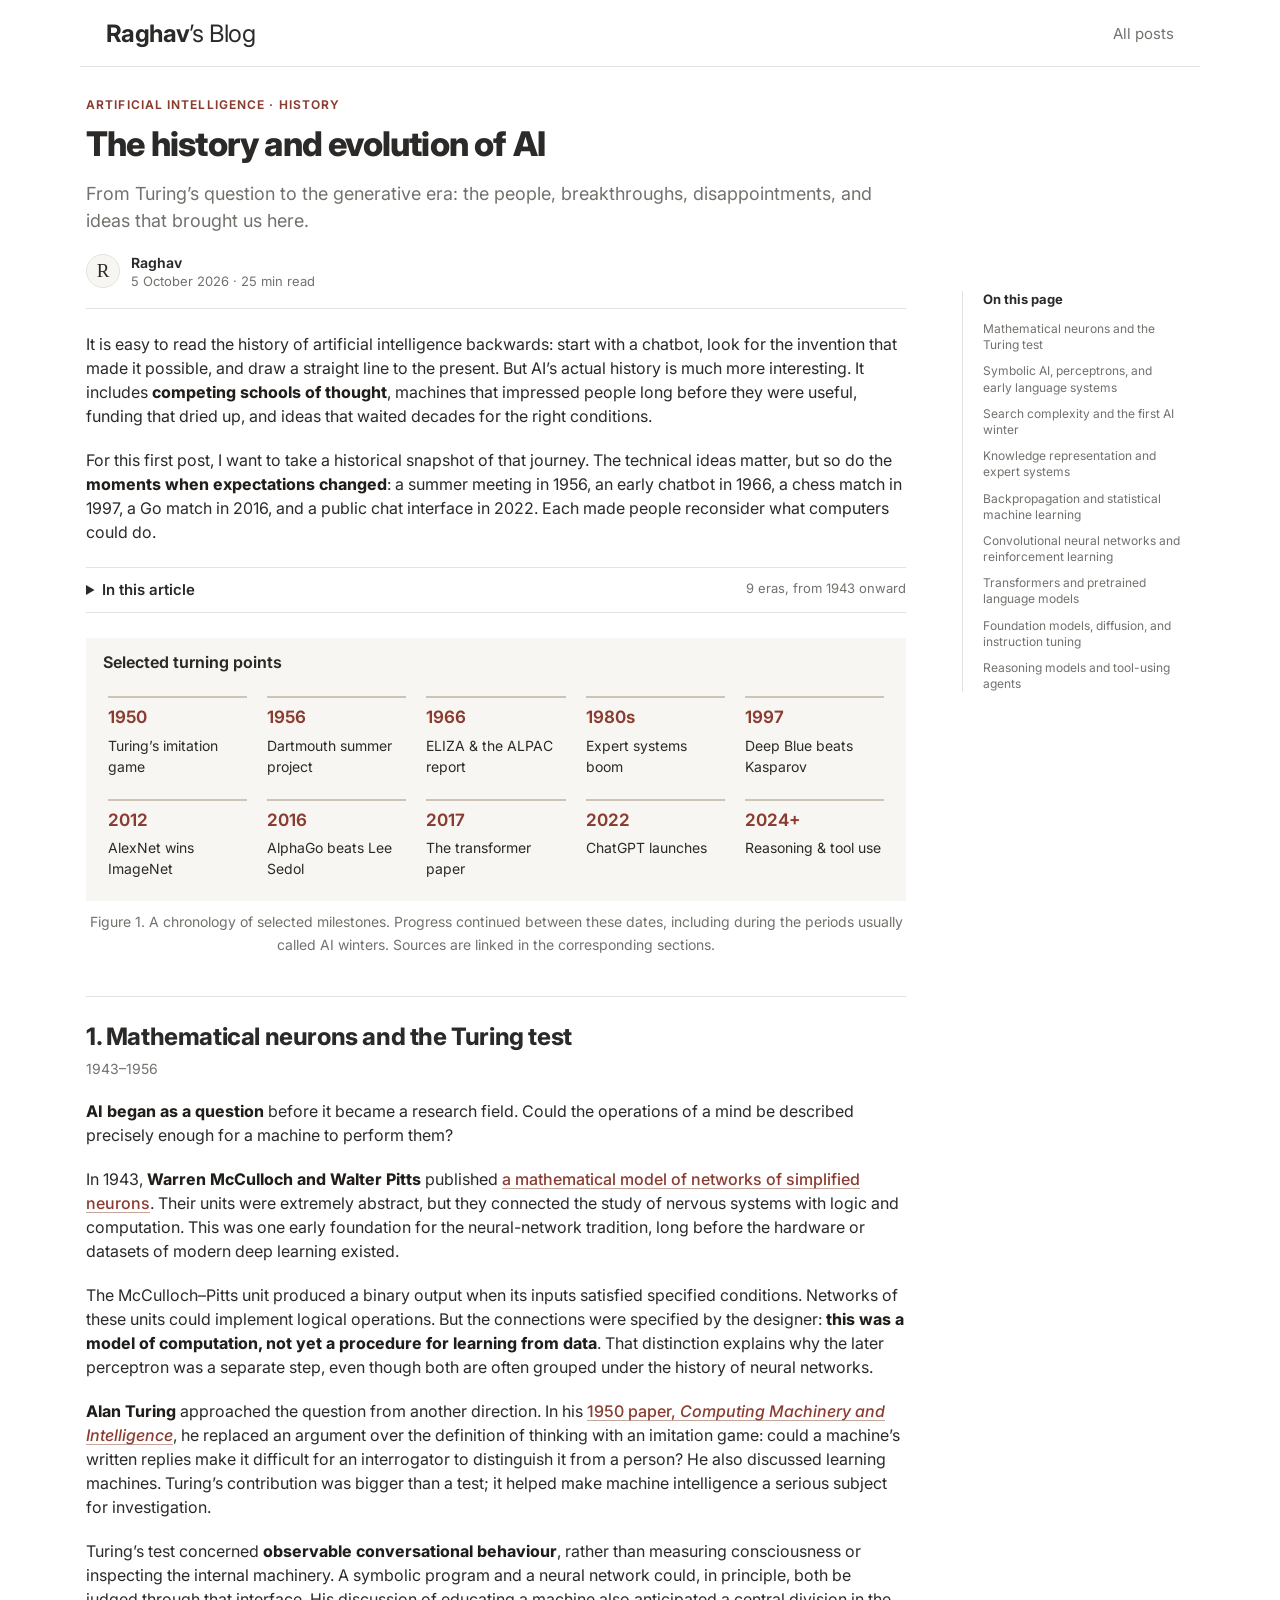
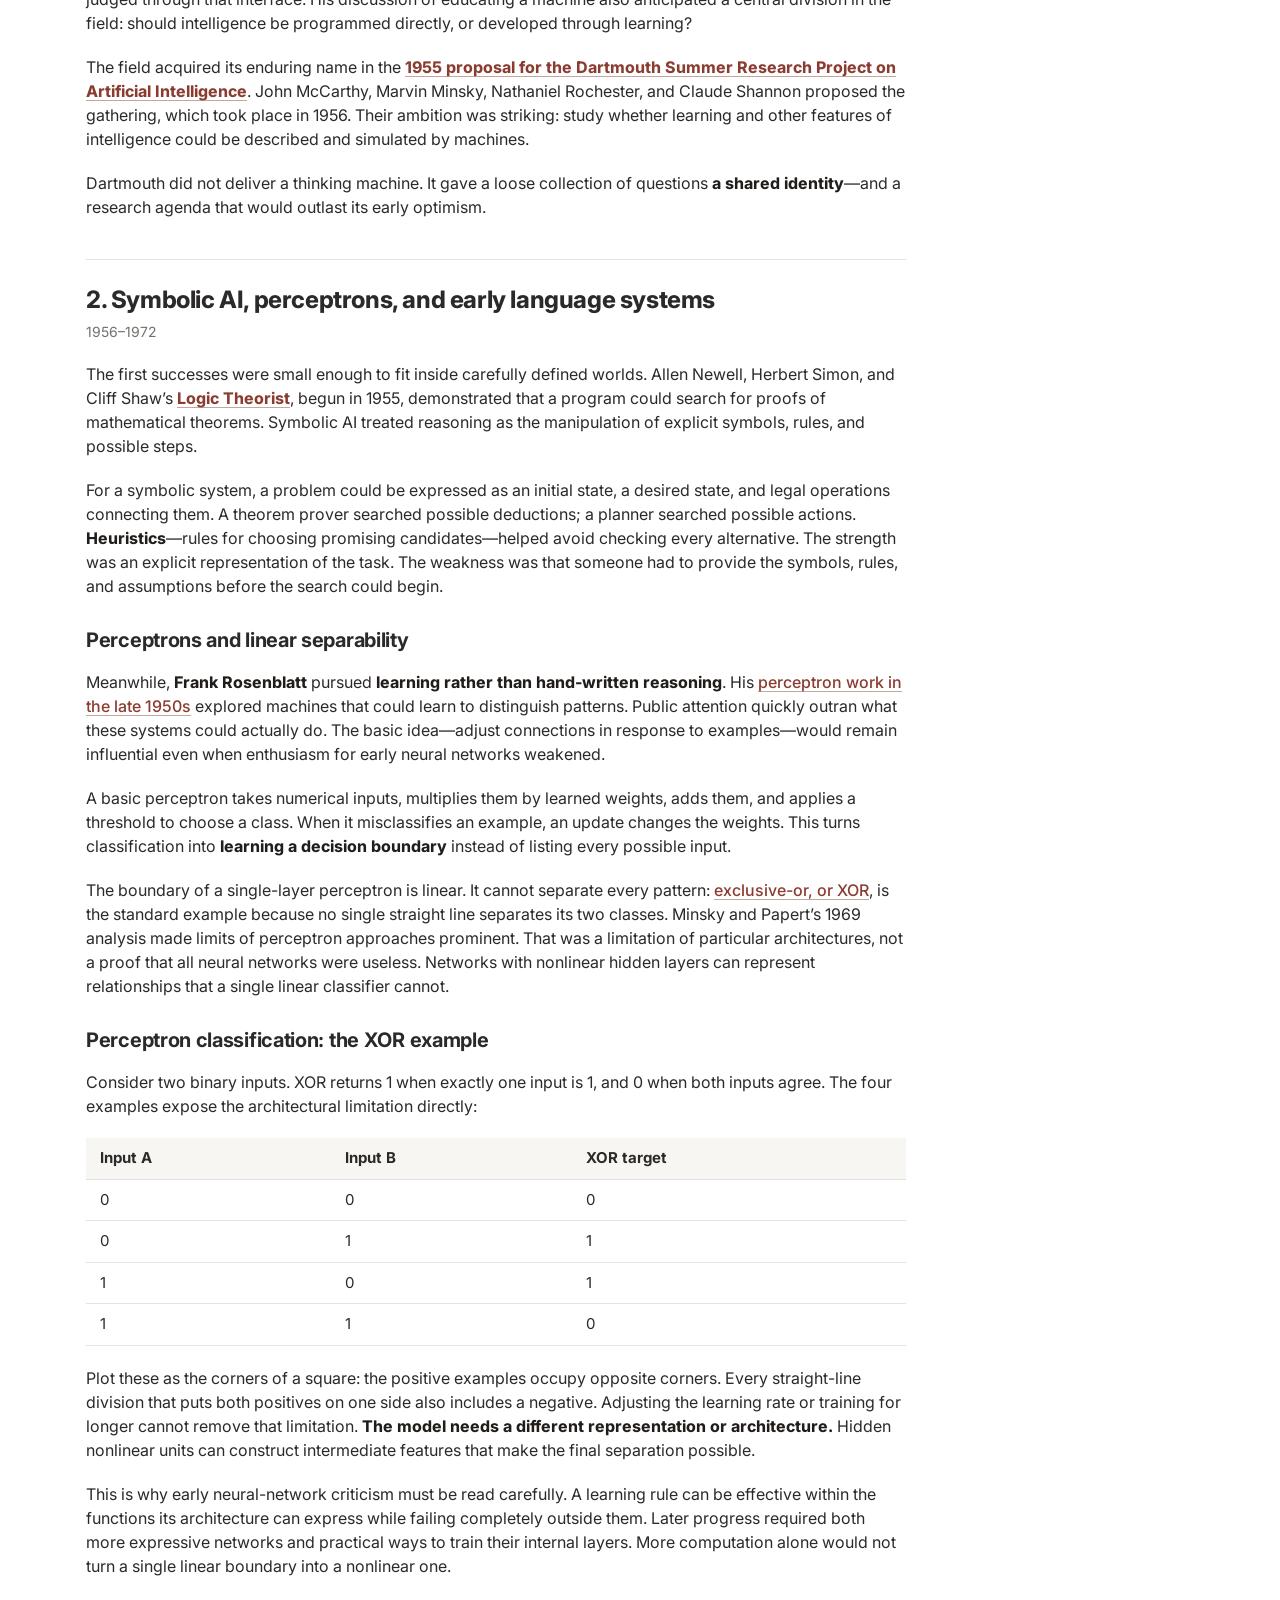
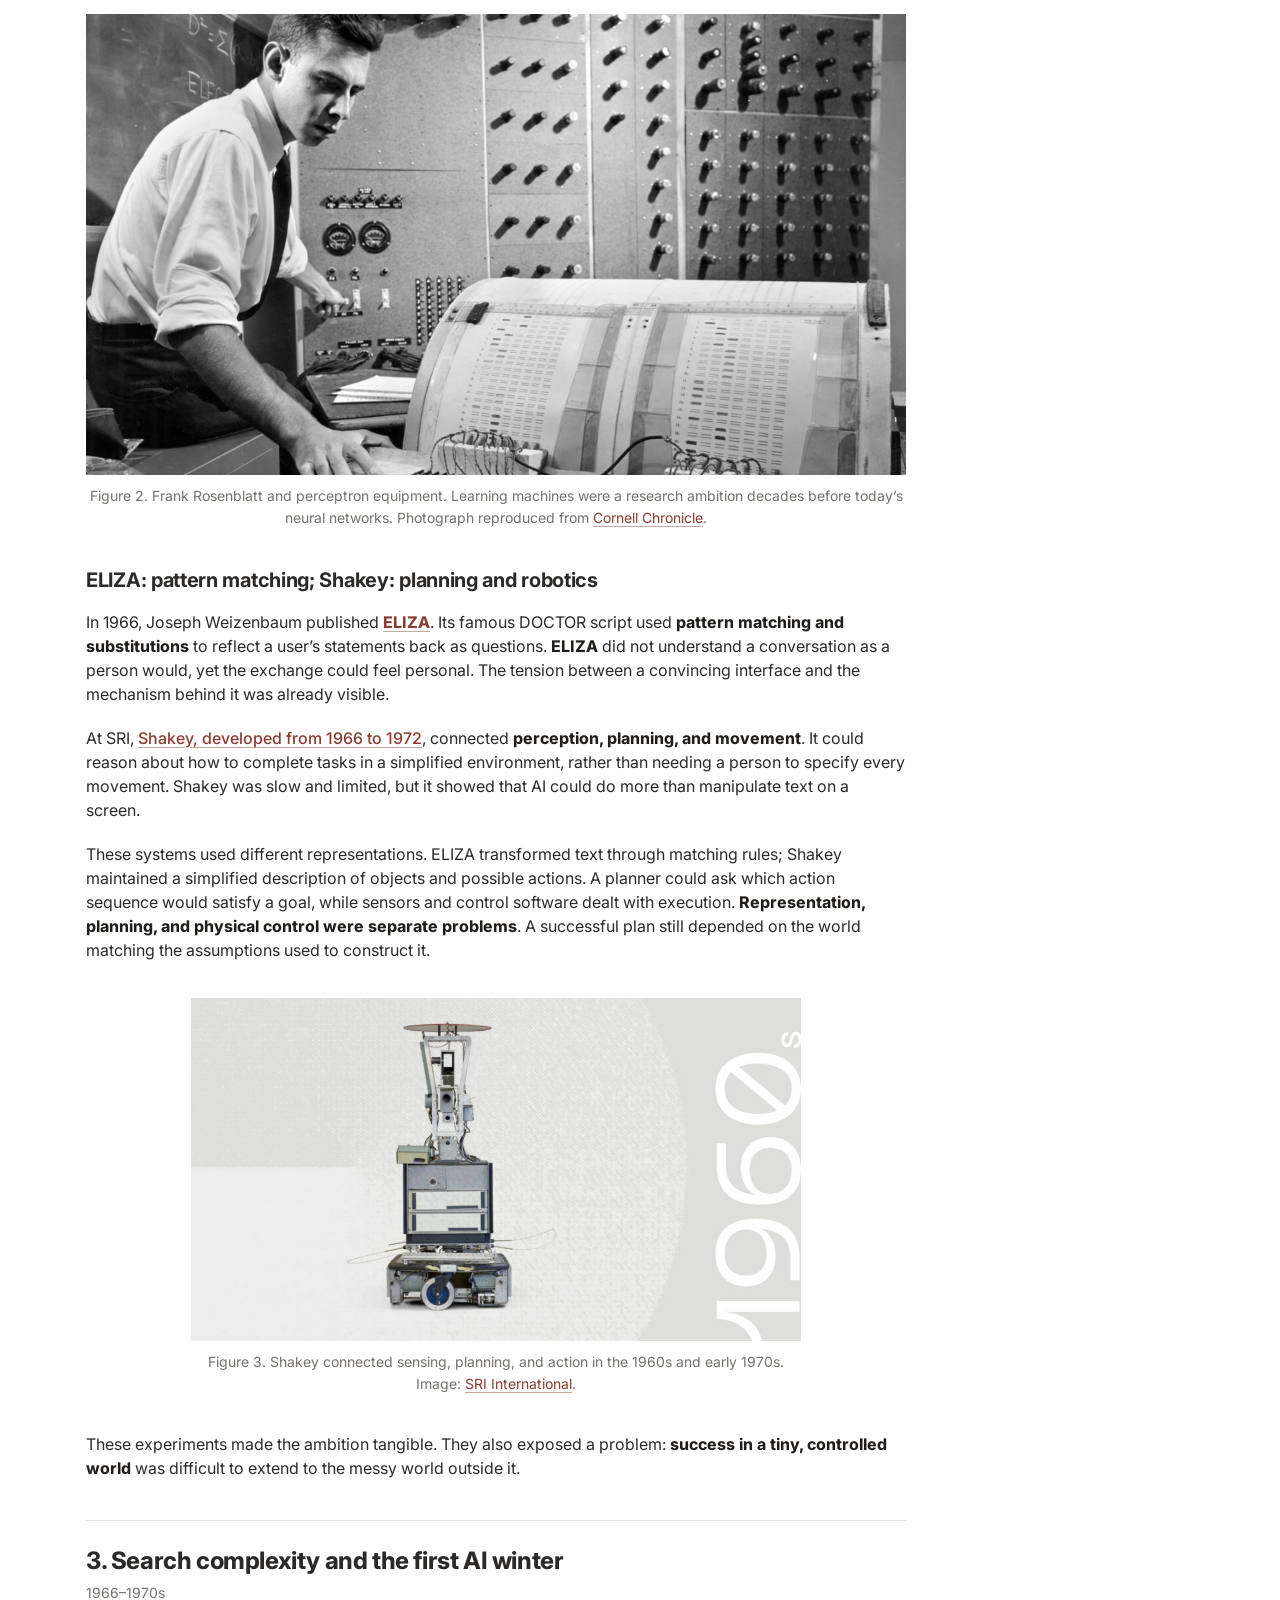
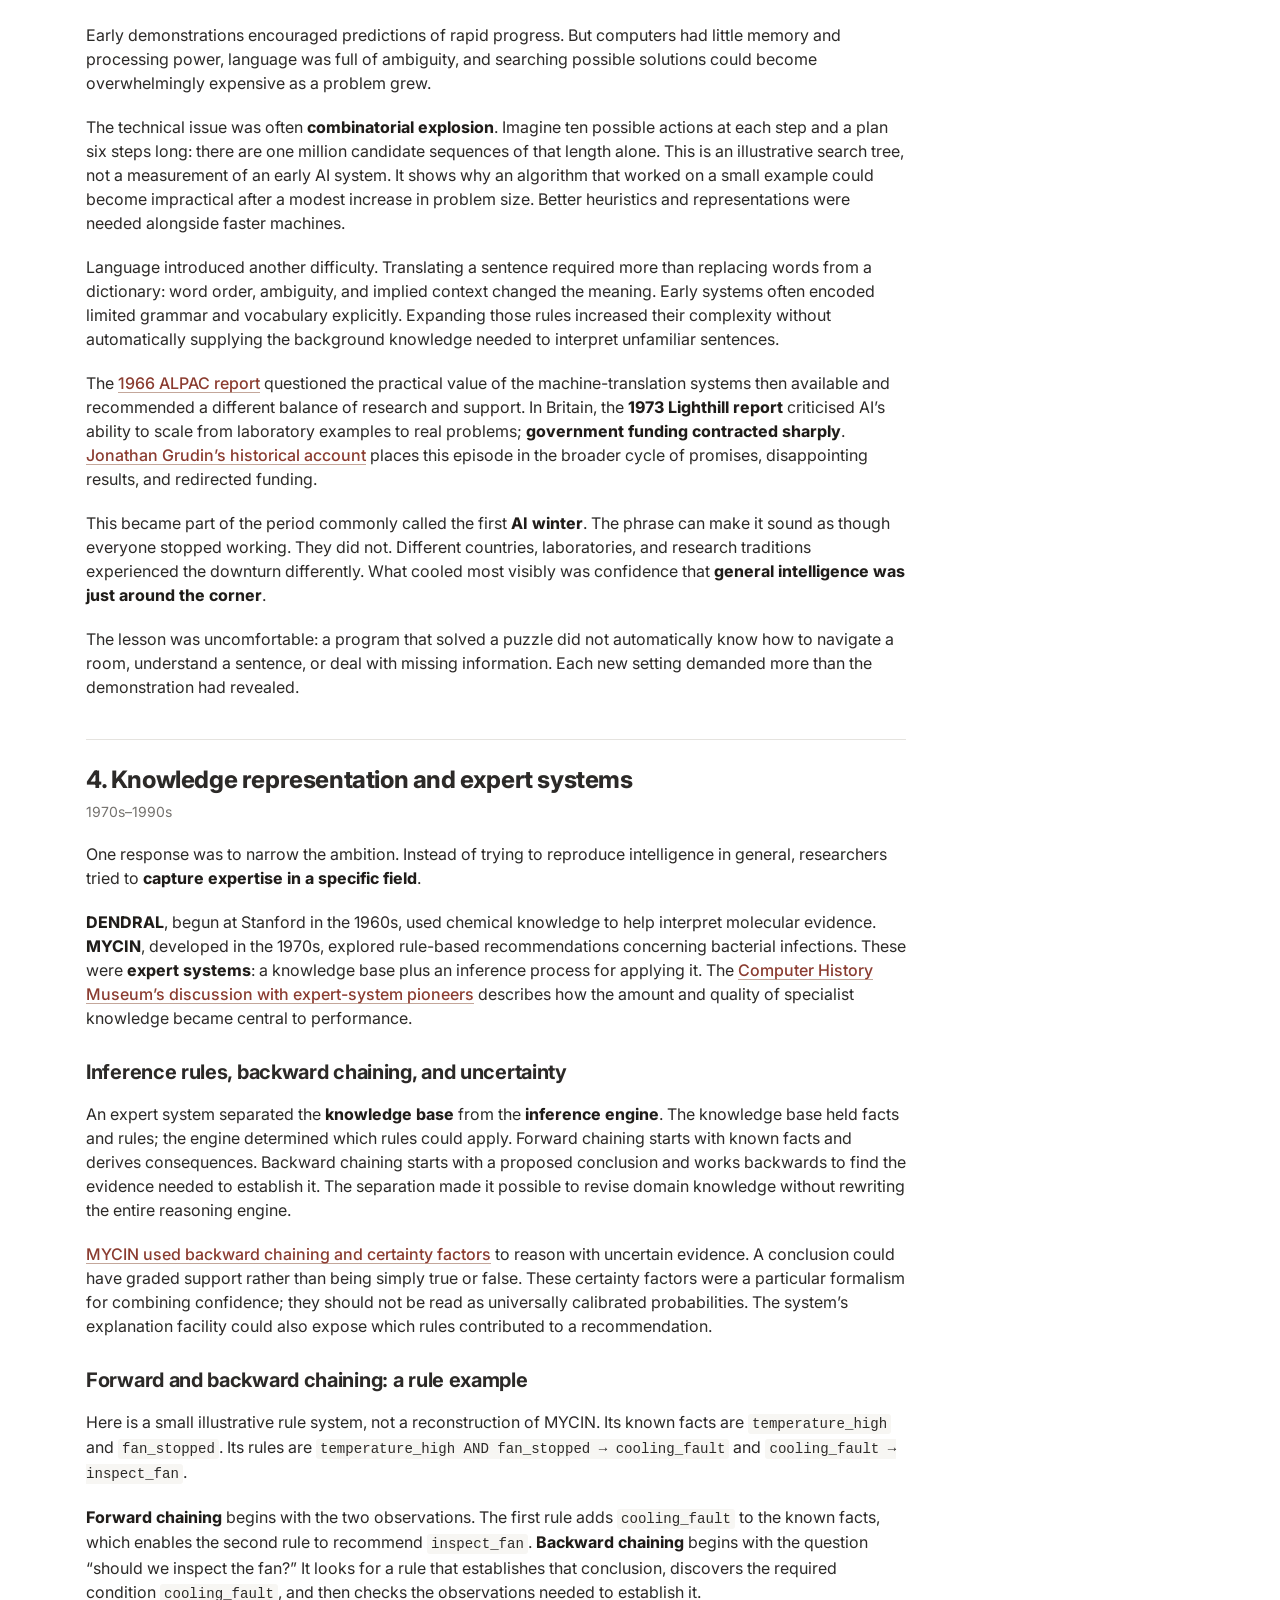
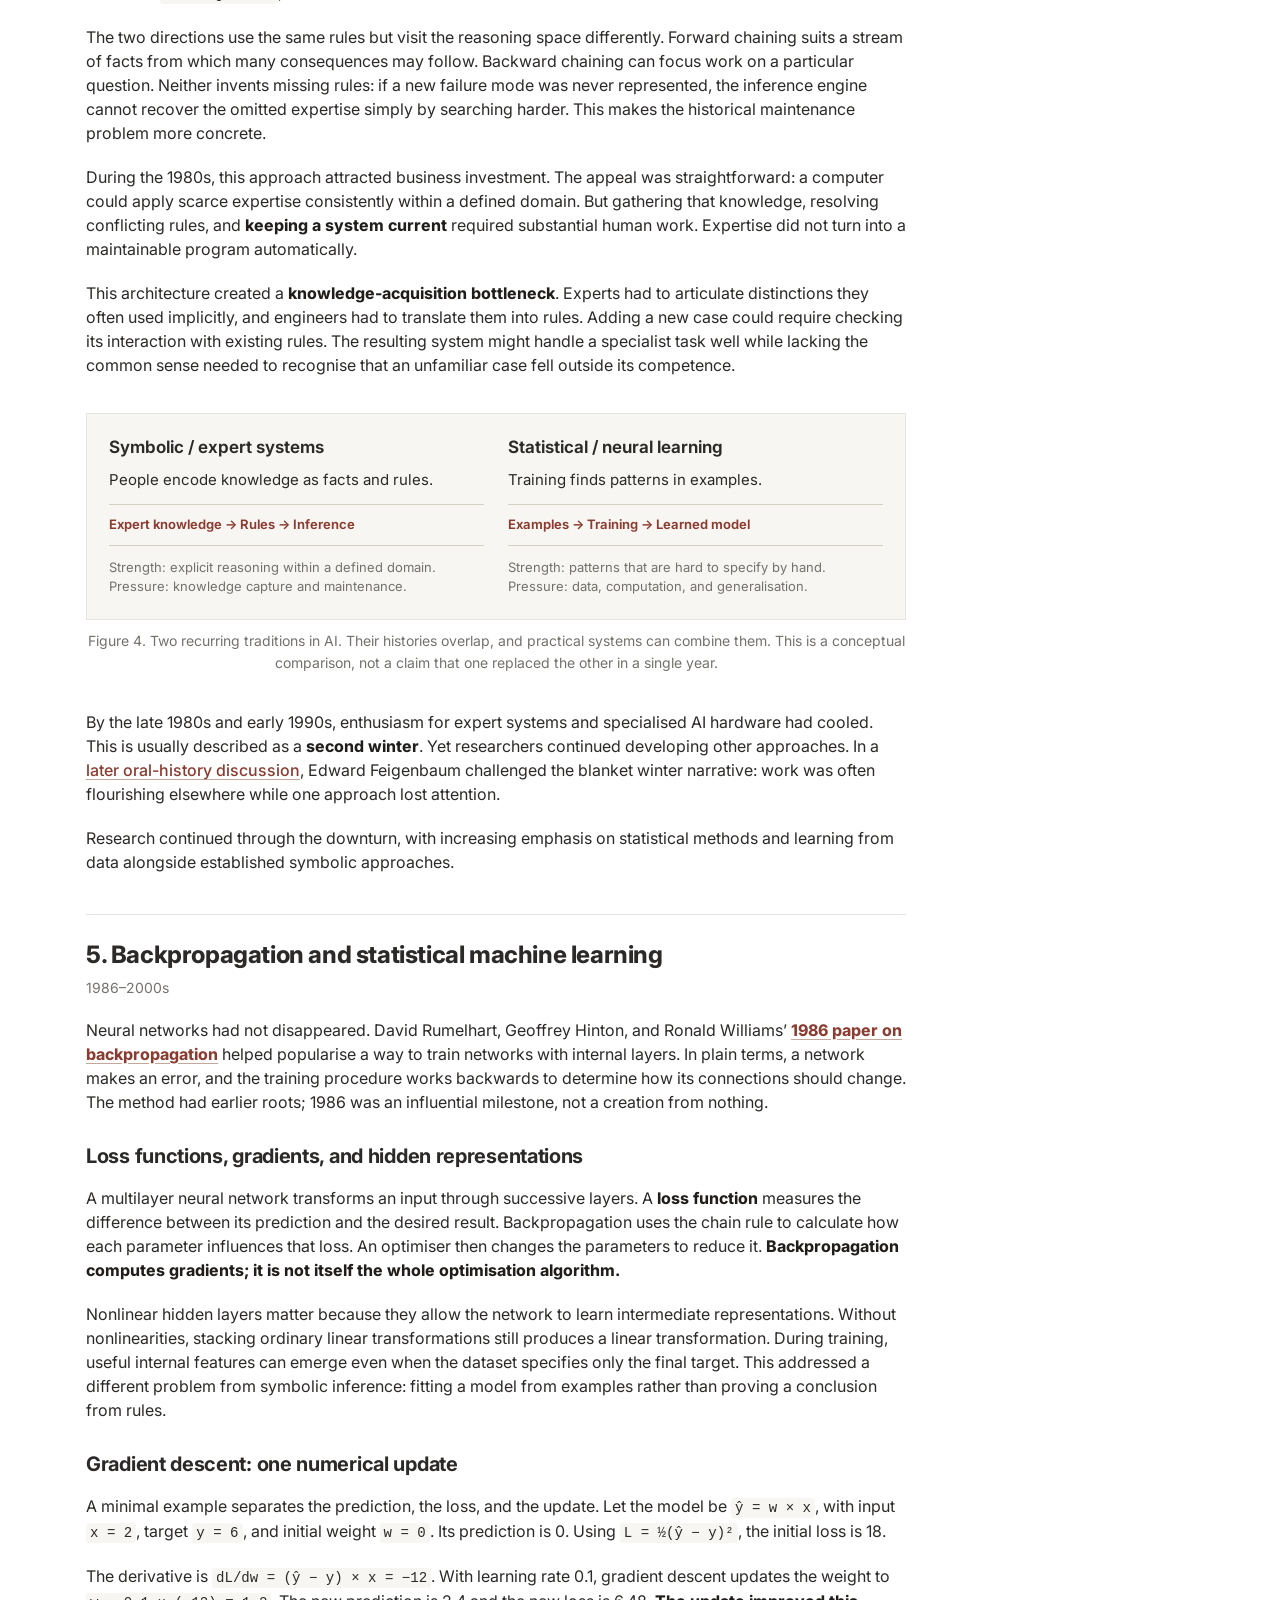
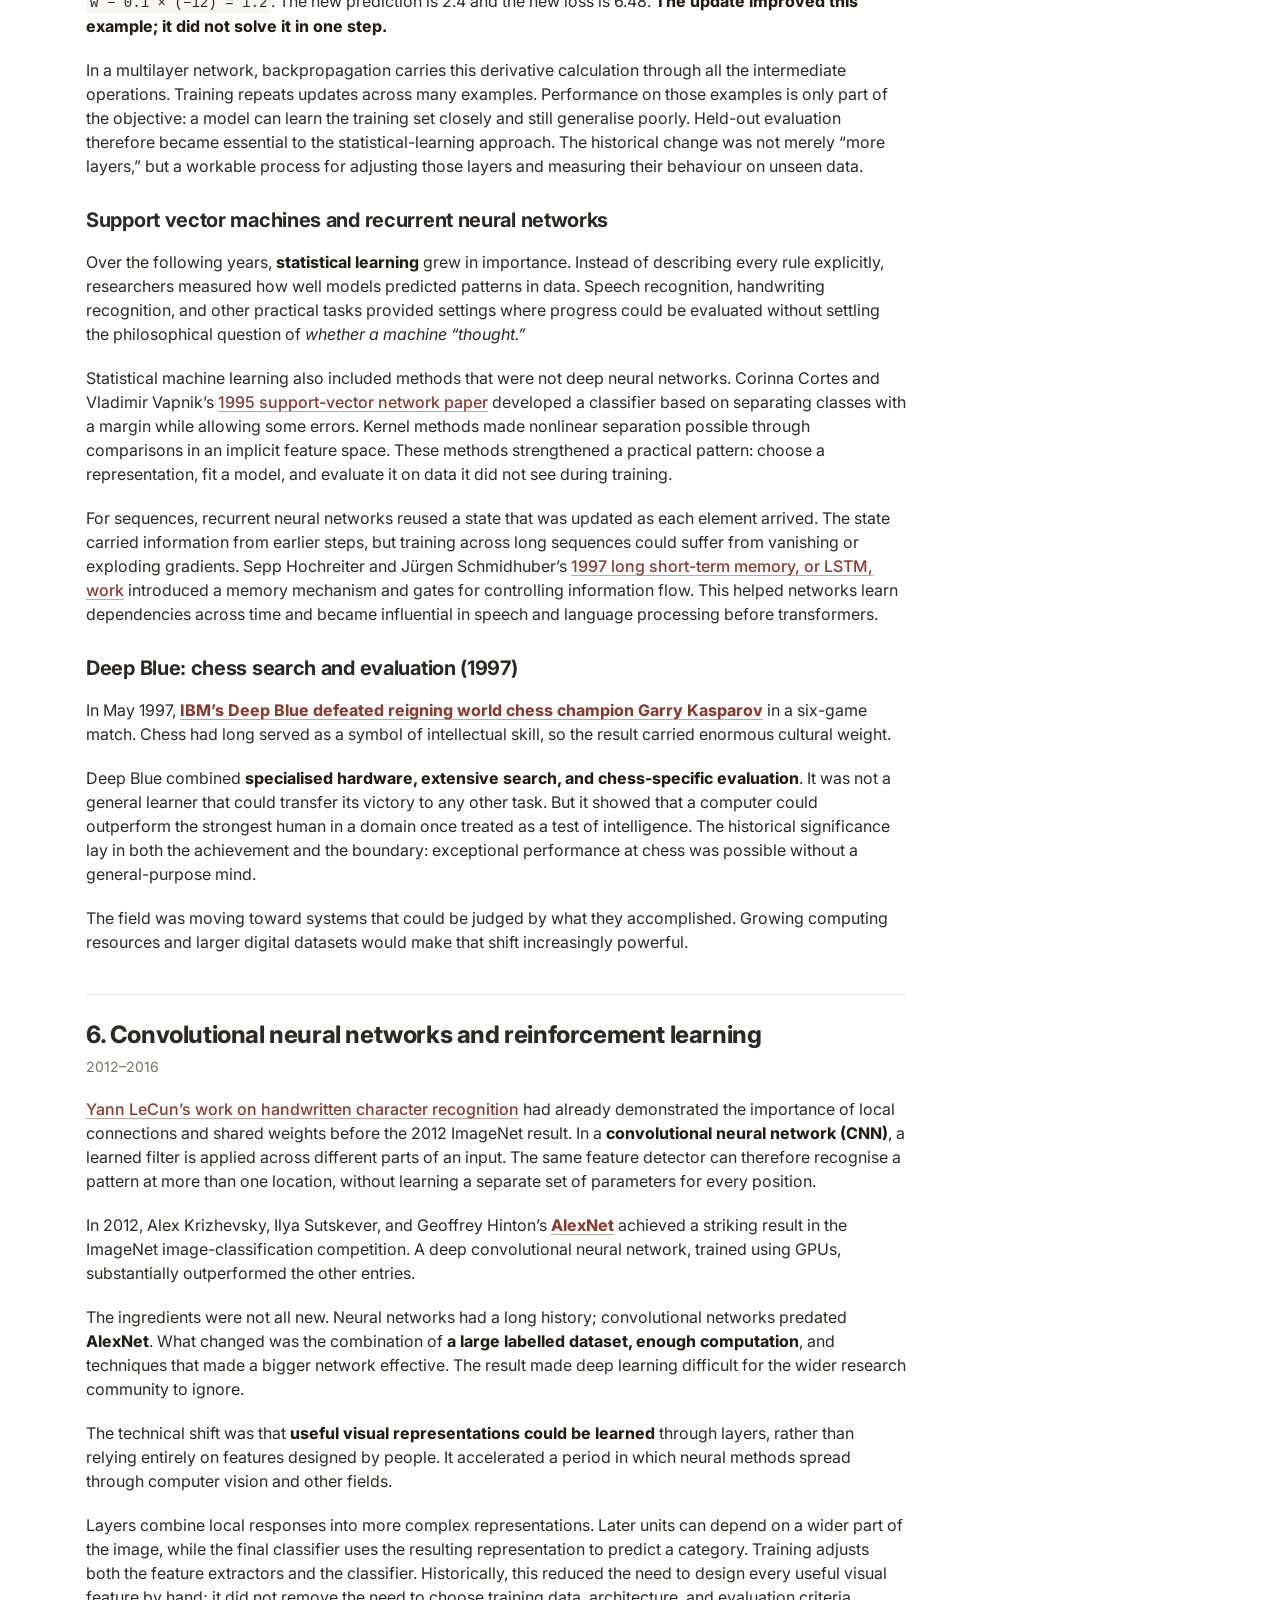
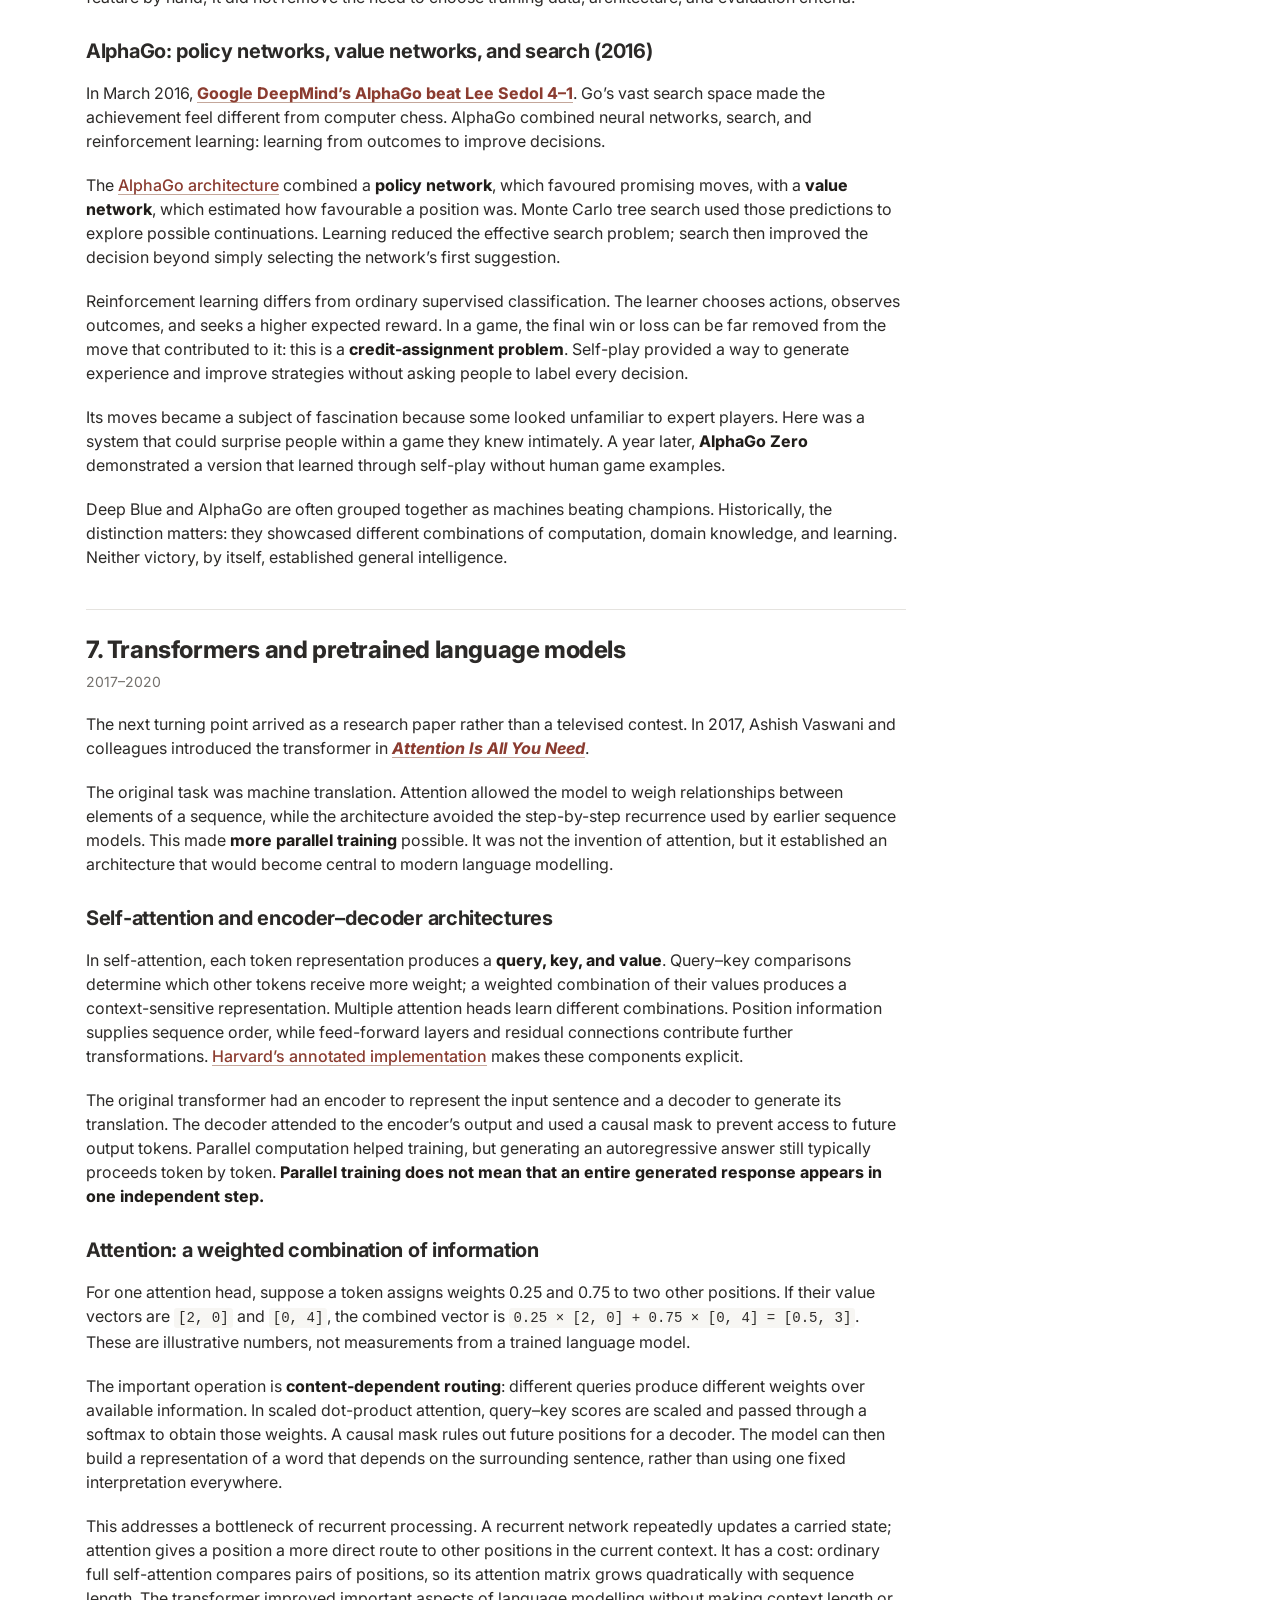
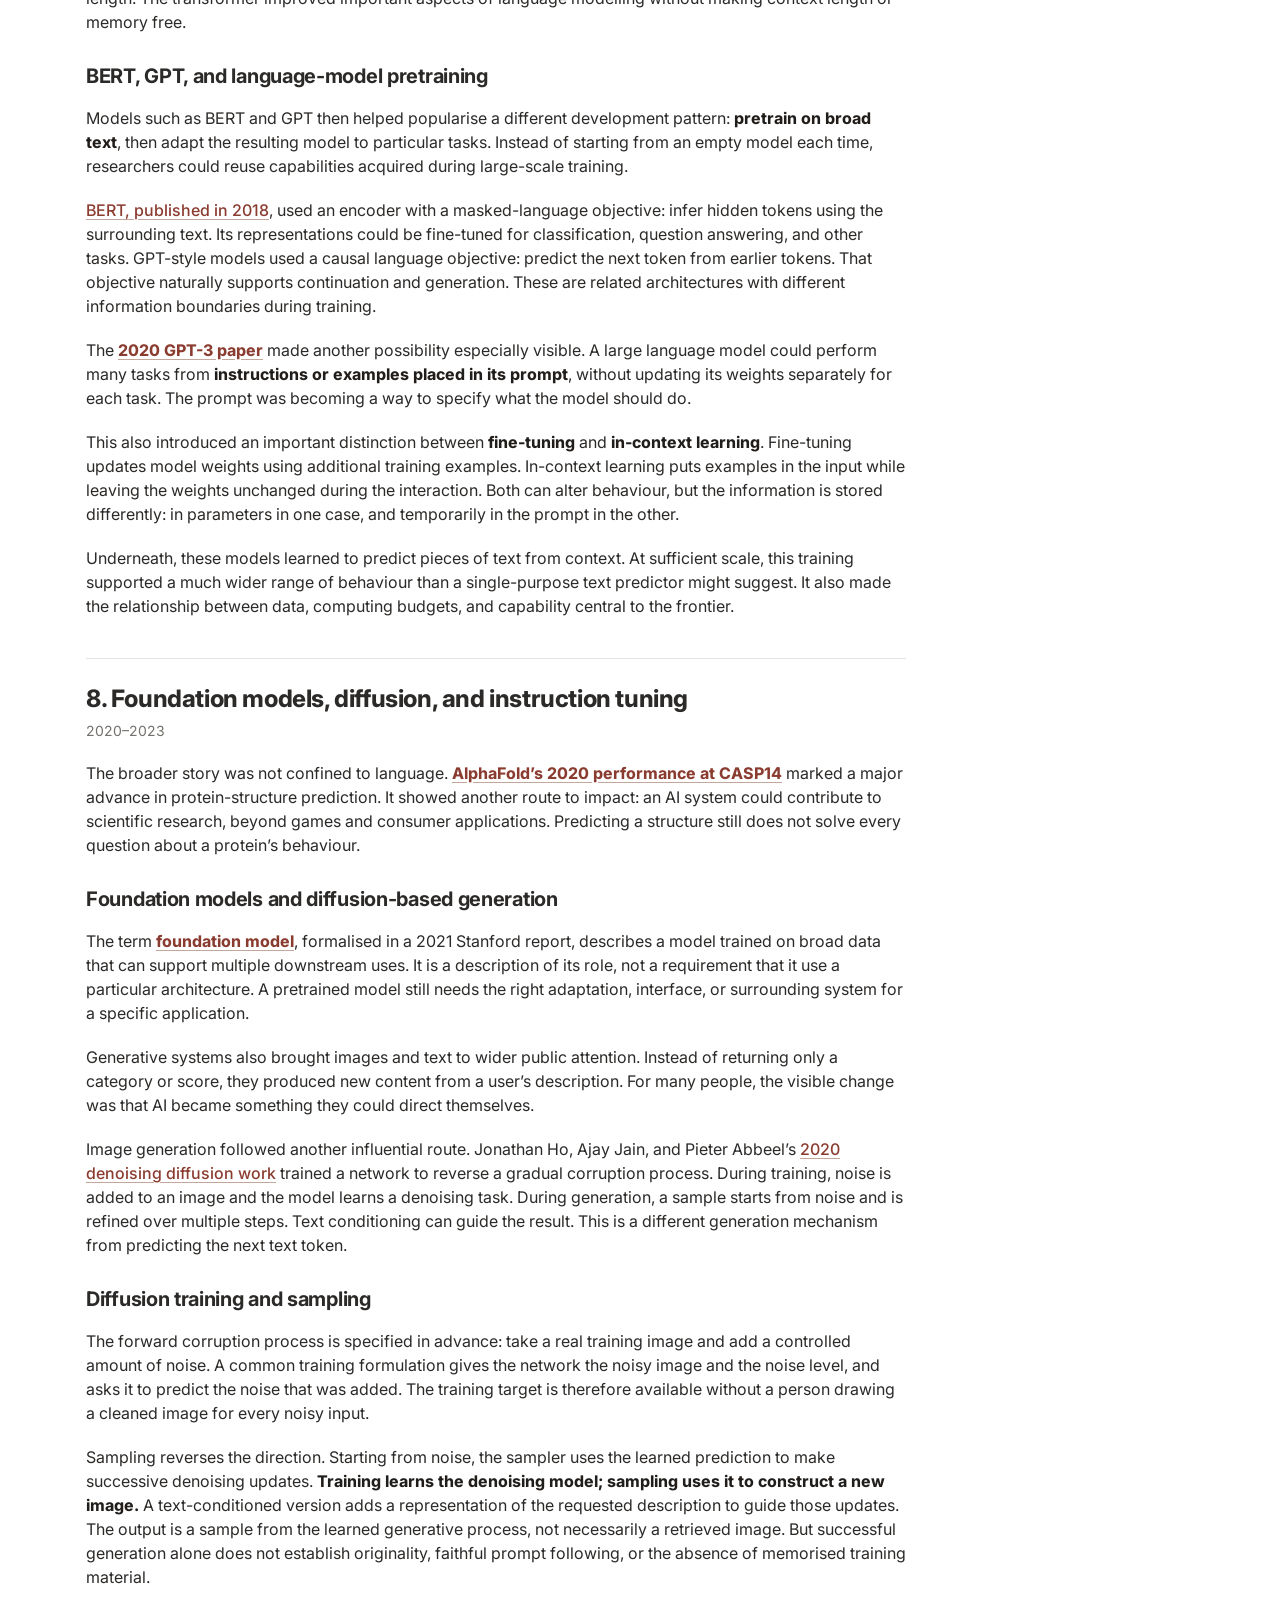
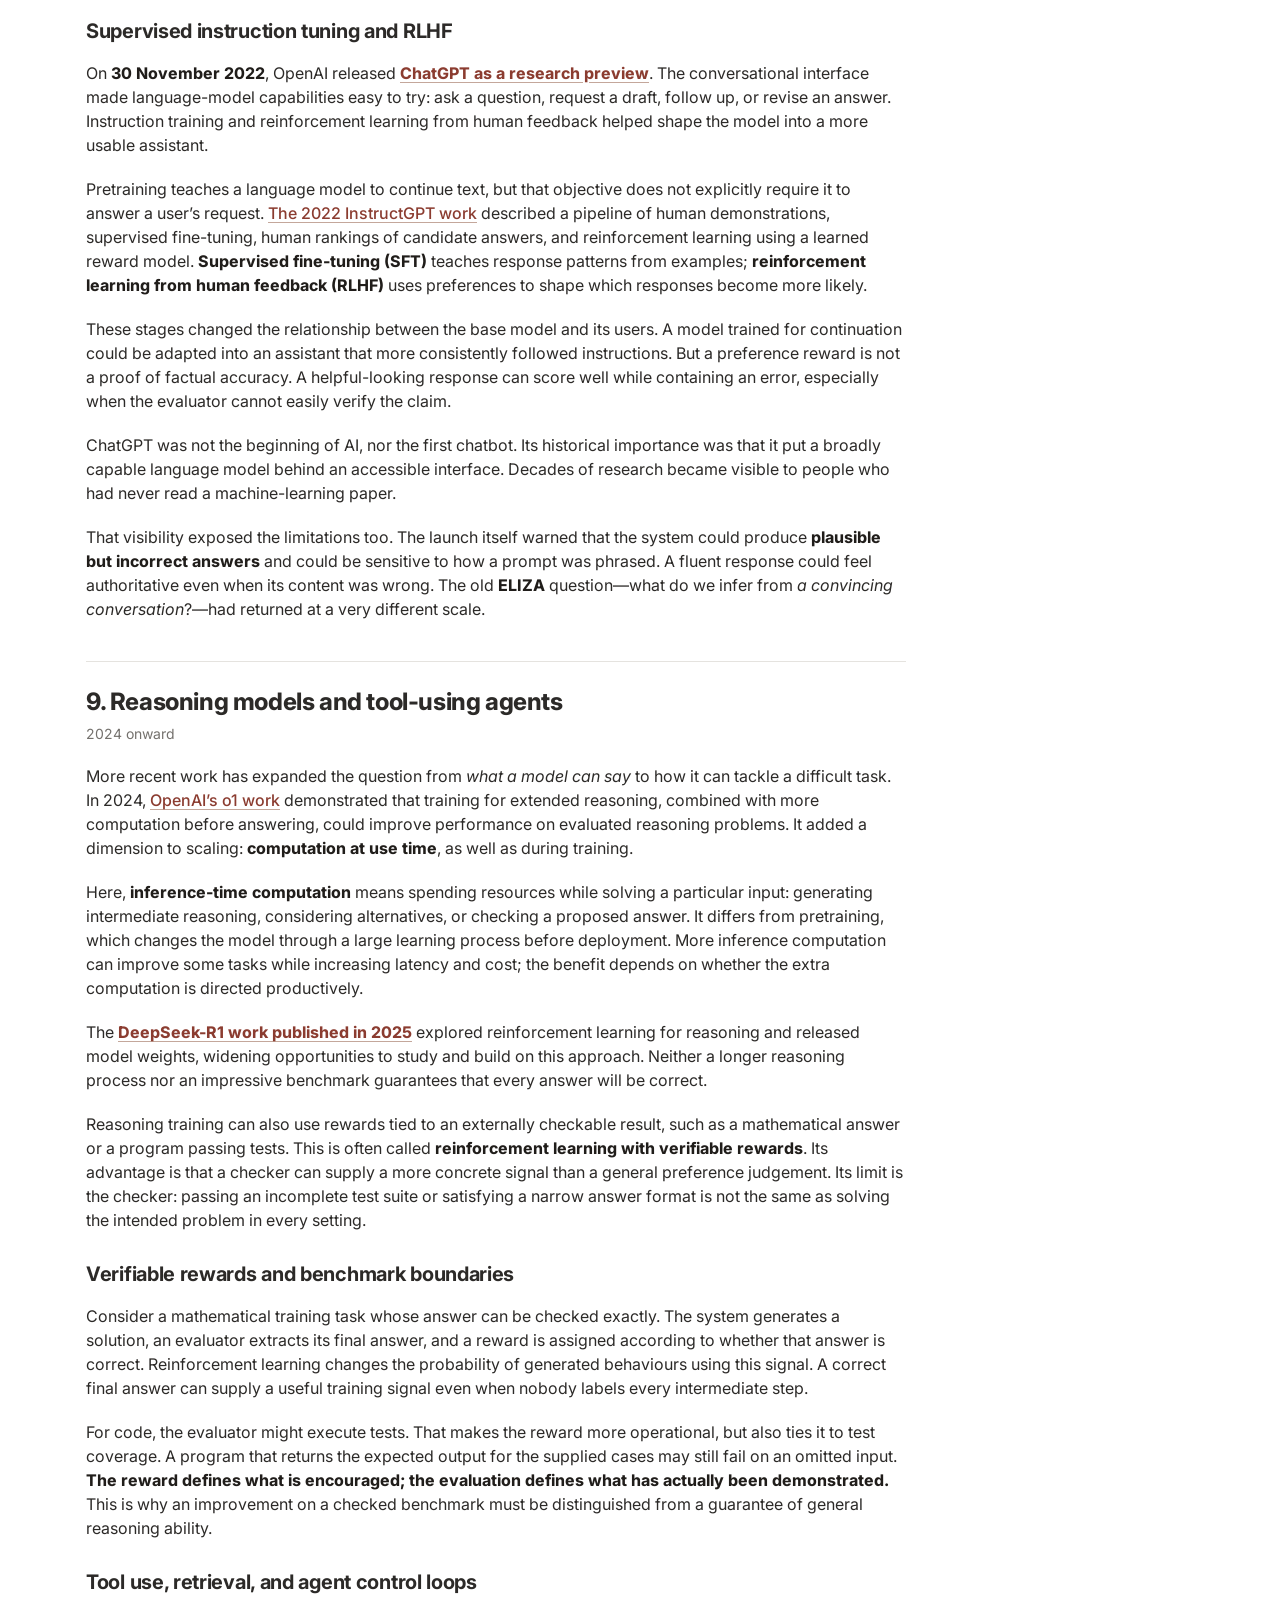
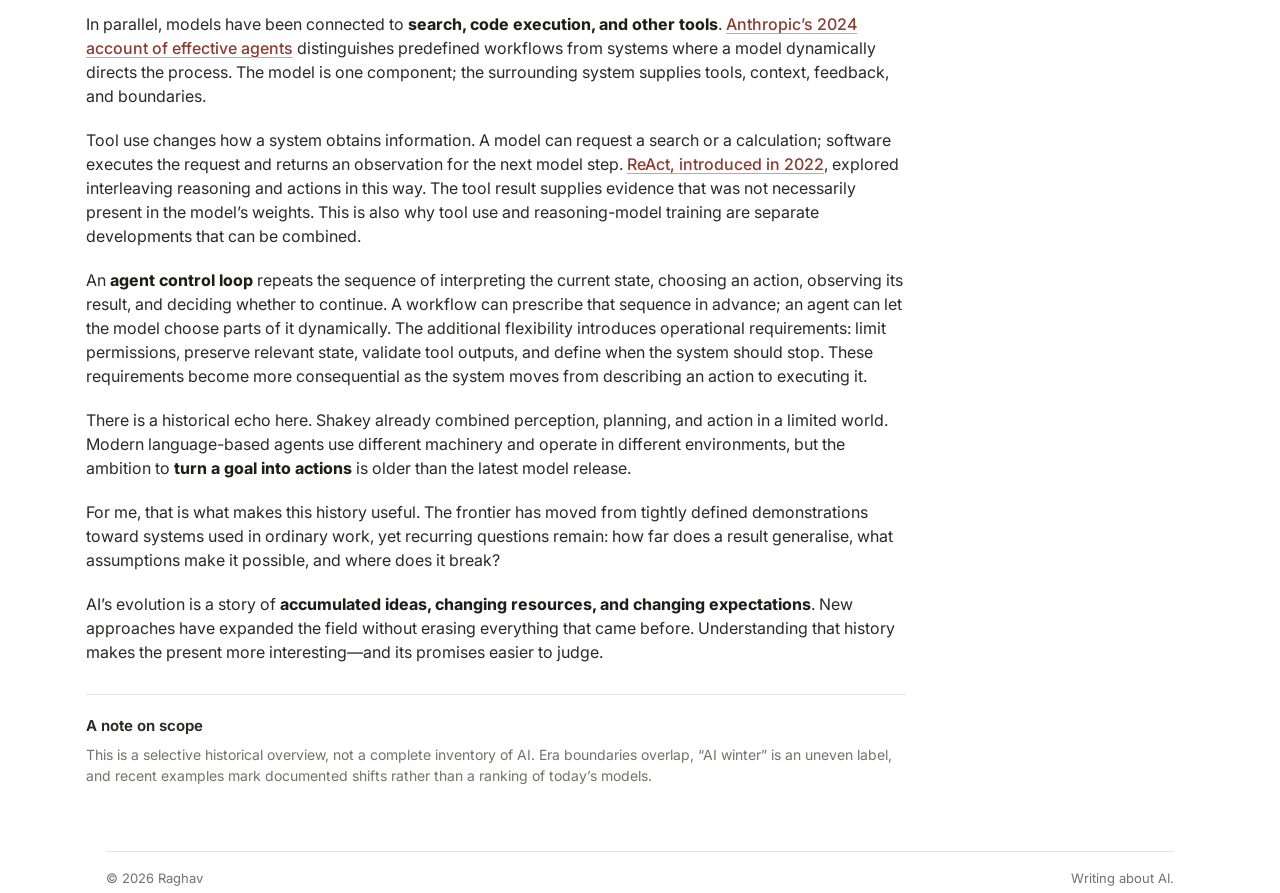
==== commit 6ce4c0fc: "Widen article and add desktop section index" ====
--- a/evolution-of-ai/index.html
+++ b/evolution-of-ai/index.html
@@ -12,7 +12,7 @@
   <meta property="og:url" content="https://raghav-one.github.io/blog/evolution-of-ai/">
   <meta name="theme-color" content="#ffffff">
   <link rel="icon" href="../favicon.svg">
-  <link rel="stylesheet" href="../style.css">
+  <link rel="stylesheet" href="../style.css?v=20261005-compact">
 </head>
 <body>
 <a class="skip-link" href="#main">Skip to content</a>
@@ -20,8 +20,8 @@
   <a class="identity" href="../">Raghav<span>’s Blog</span></a>
   <a href="../" class="archive-link">All posts</a>
 </header>
-<main id="main" class="article">
-<article>
+<main id="main" class="article-layout">
+<article class="article">
 <header class="post-header">
   <div class="post-category">ARTIFICIAL INTELLIGENCE · HISTORY</div>
   <h1>The history and evolution of AI</h1>
@@ -215,6 +215,24 @@
 <aside class="editorial-note"><strong>A note on scope</strong><p>This is a selective historical overview, not a complete inventory of AI. Era boundaries overlap, “AI winter” is an uneven label, and recent examples mark documented shifts rather than a ranking of today’s models.</p></aside>
 </div>
 </article>
+<aside class="article-index" aria-label="On this page">
+  <div class="article-index__inner">
+    <p>On this page</p>
+    <nav aria-label="Article index">
+      <ol>
+        <li><a href="#origins">Mathematical neurons and the Turing test</a></li>
+        <li><a href="#experiments">Symbolic AI, perceptrons, and early language systems</a></li>
+        <li><a href="#winter">Search complexity and the first AI winter</a></li>
+        <li><a href="#experts">Knowledge representation and expert systems</a></li>
+        <li><a href="#learning">Backpropagation and statistical machine learning</a></li>
+        <li><a href="#deep-learning">Convolutional neural networks and reinforcement learning</a></li>
+        <li><a href="#transformers">Transformers and pretrained language models</a></li>
+        <li><a href="#generative">Foundation models, diffusion, and instruction tuning</a></li>
+        <li><a href="#frontier">Reasoning models and tool-using agents</a></li>
+      </ol>
+    </nav>
+  </div>
+</aside>
 </main><footer class="site-footer"><span>© 2026 Raghav</span><span>Writing about AI.</span></footer>
 </body>
-</html>+</html>
--- a/style.css
+++ b/style.css
@@ -13,7 +13,9 @@
 .identity{font-size:24px;font-weight:700;letter-spacing:-.6px;text-decoration:none}
 .identity span{font-weight:400}
 .archive-link{font-size:15px;text-decoration:none;color:var(--muted)}
-.article{max-width:812px;margin:auto;padding:30px 36px 45px}
+.article-layout{max-width:1180px;margin:auto;padding:30px 36px 45px}
+.article{max-width:812px;margin:0 auto}
+.article-index{display:none}
 .post-category{font-size:12px;letter-spacing:1.1px;color:var(--accent);font-weight:650}
 .post-header h1{font-size:34px;letter-spacing:-.8px;line-height:1.17;margin:12px 0 16px;font-weight:800}
 .subtitle{font-size:18px;line-height:1.5;color:var(--muted);margin:0}
@@ -66,9 +68,19 @@
 .post-preview p{font-size:18px;line-height:1.5;color:var(--muted);margin:0}
 .preview-meta{font-size:14px;margin-top:17px;color:var(--muted);display:flex;justify-content:space-between;gap:15px}
 .preview-meta a{font-weight:600;color:var(--accent)}
+@media(min-width:1100px){
+.article-layout{display:grid;grid-template-columns:minmax(0,820px) 218px;gap:56px;align-items:start}
+.article{max-width:none;margin:0}
+.article-index{display:block;padding-top:194px}
+.article-index__inner{position:sticky;top:28px;border-left:1px solid var(--line);padding-left:20px}
+.article-index p{margin:0 0 14px;font-size:13px;font-weight:700;color:var(--ink)}
+.article-index ol{display:grid;gap:10px;margin:0;padding:0;list-style:none}
+.article-index a{display:block;font-size:12px;line-height:1.35;color:var(--muted);text-decoration:none}
+.article-index a:hover,.article-index a:focus-visible{color:var(--accent)}
+}
 @media(max-width:750px){.site-header{margin:0 20px;padding:0;height:61px}
 .identity{font-size:22px}
-.article{padding:23px 22px 27px}
+.article-layout{padding:23px 22px 27px}
 .post-header h1{font-size:28px;letter-spacing:-.6px}
 .subtitle{font-size:17px}
 .byline{margin:16px 0 19px;padding-bottom:16px}
